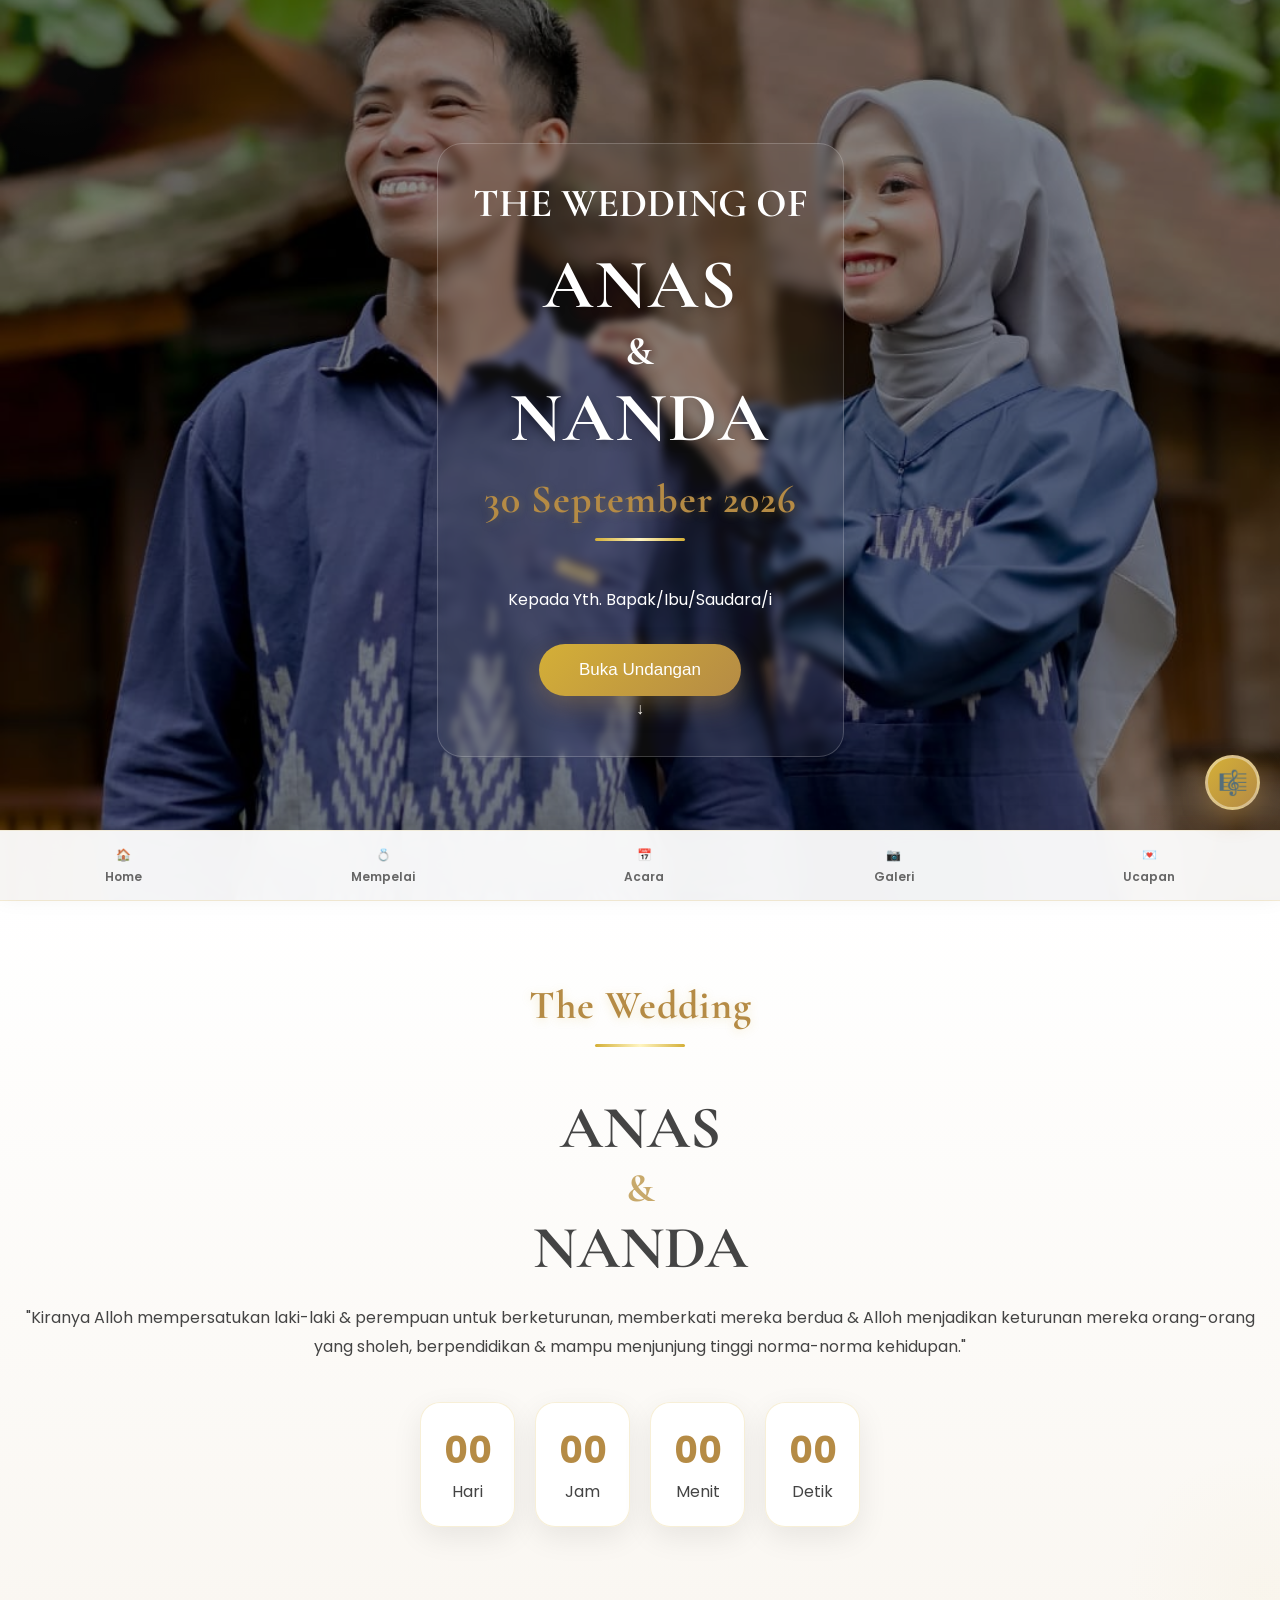
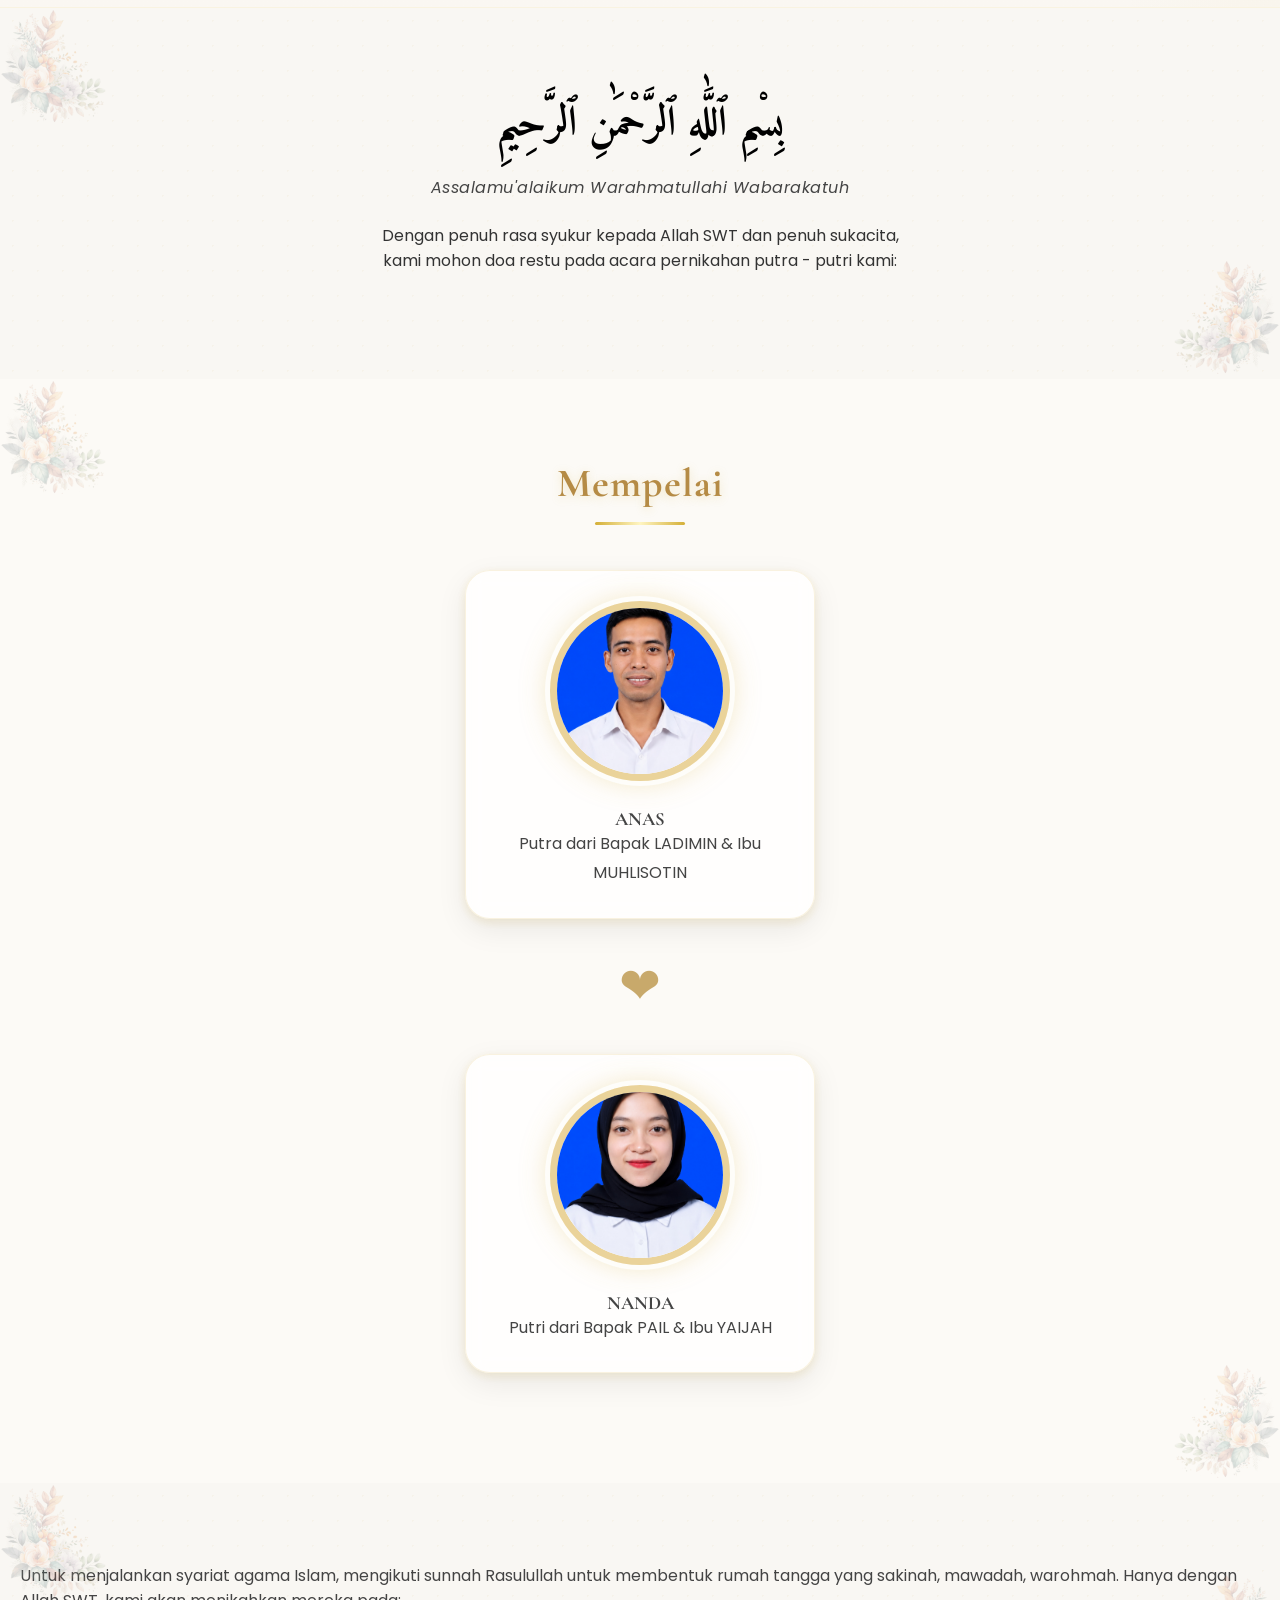
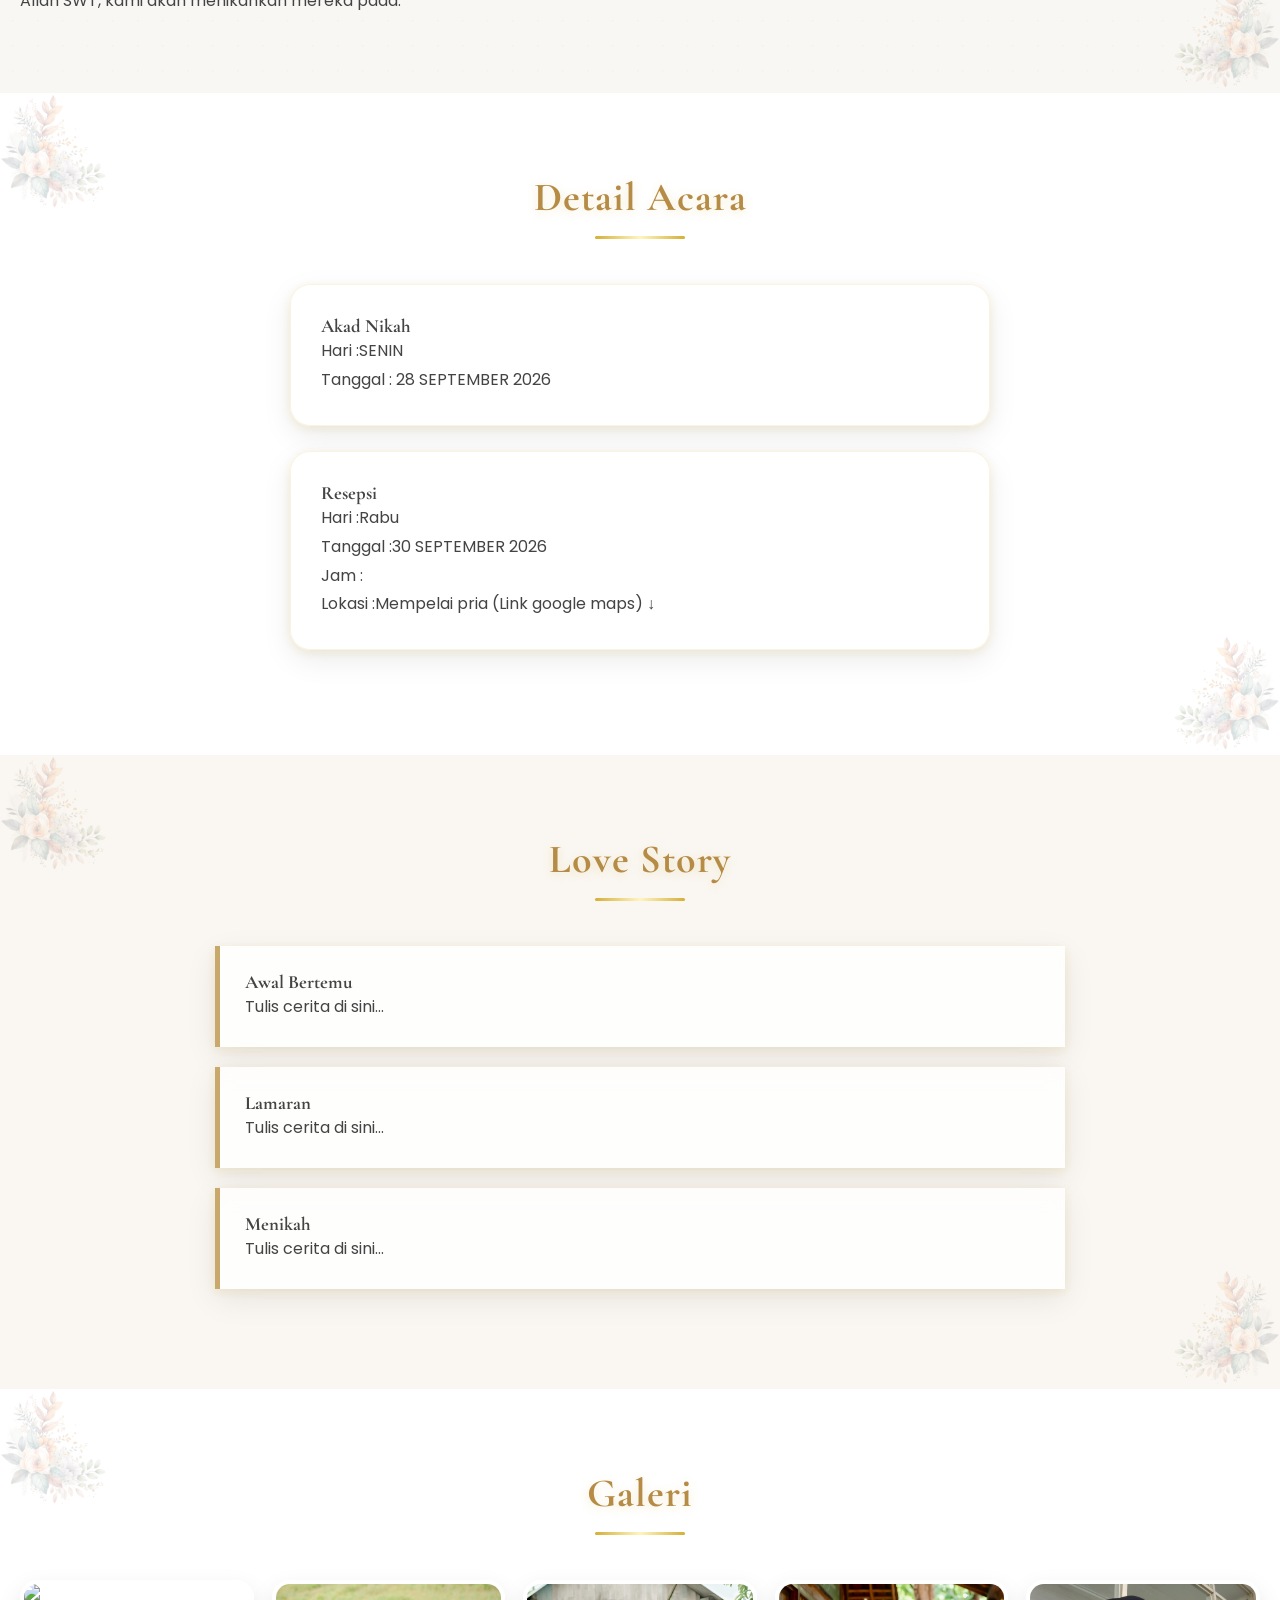
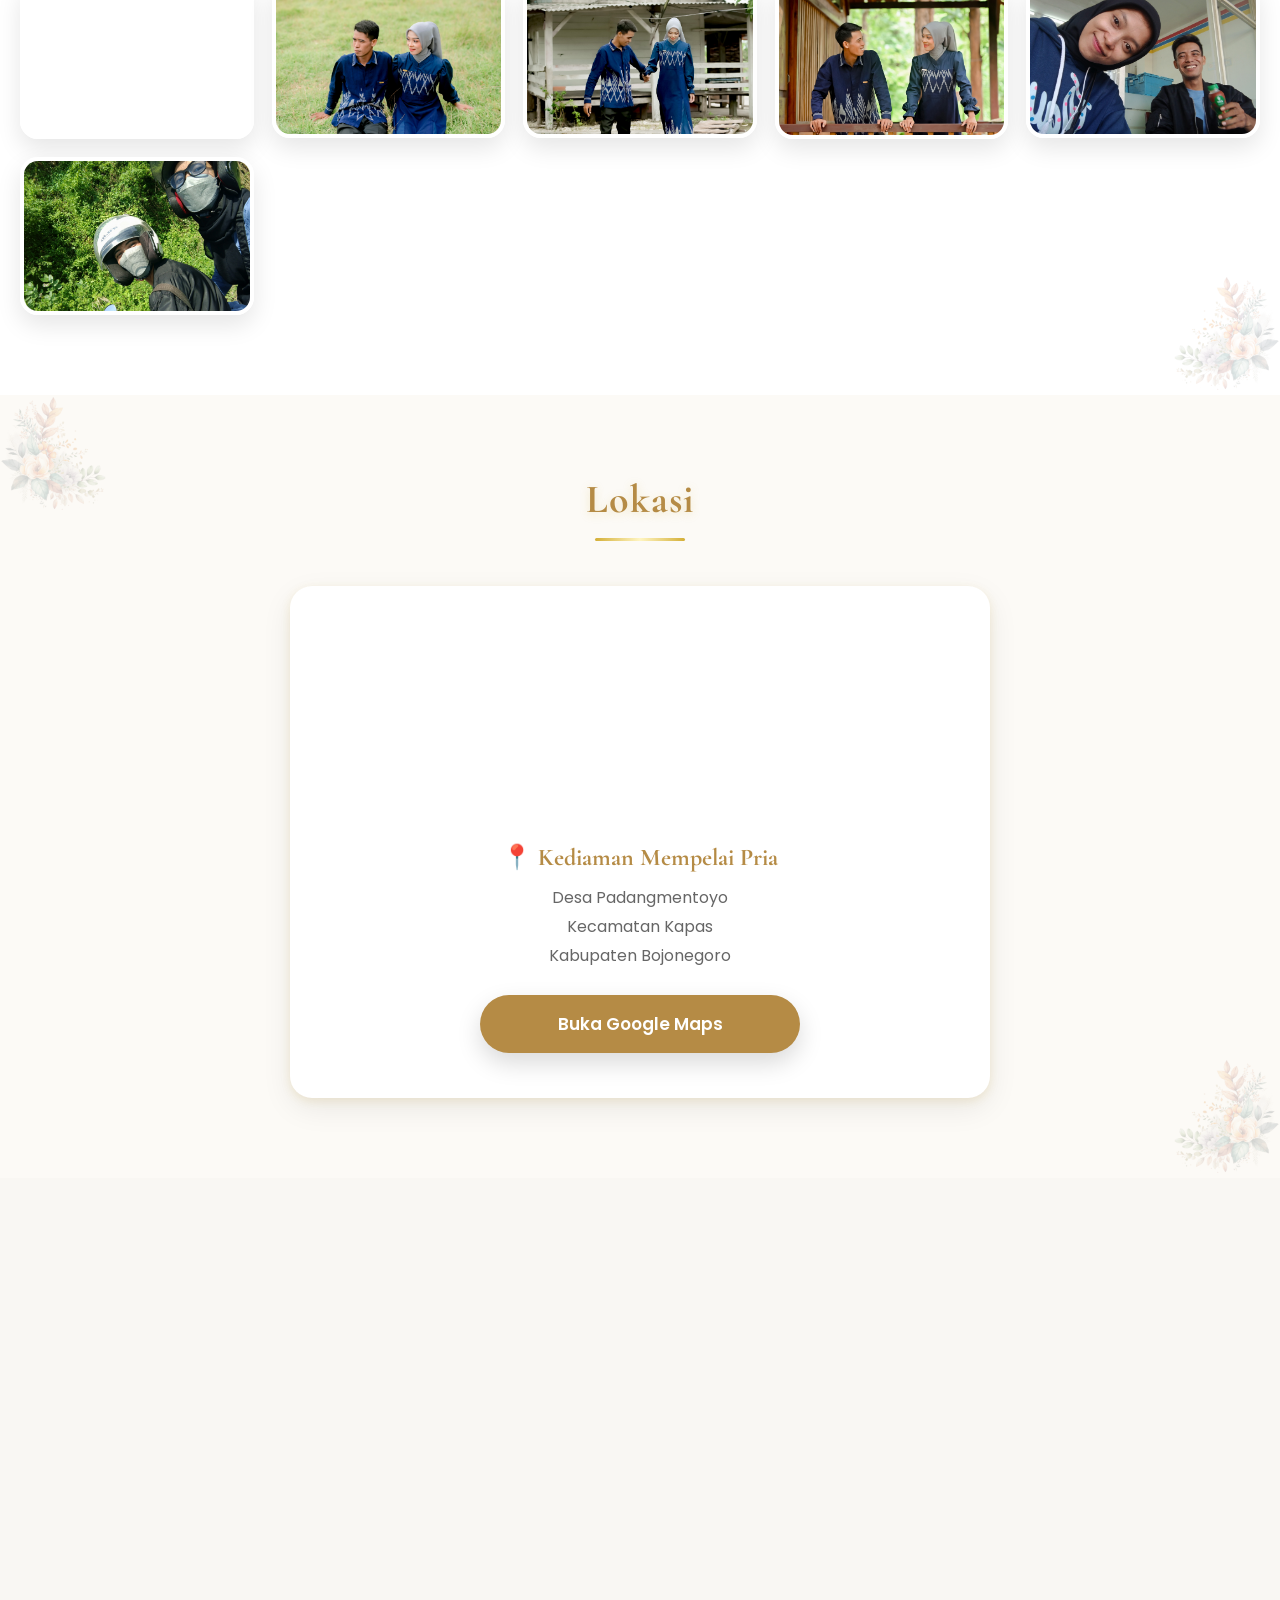
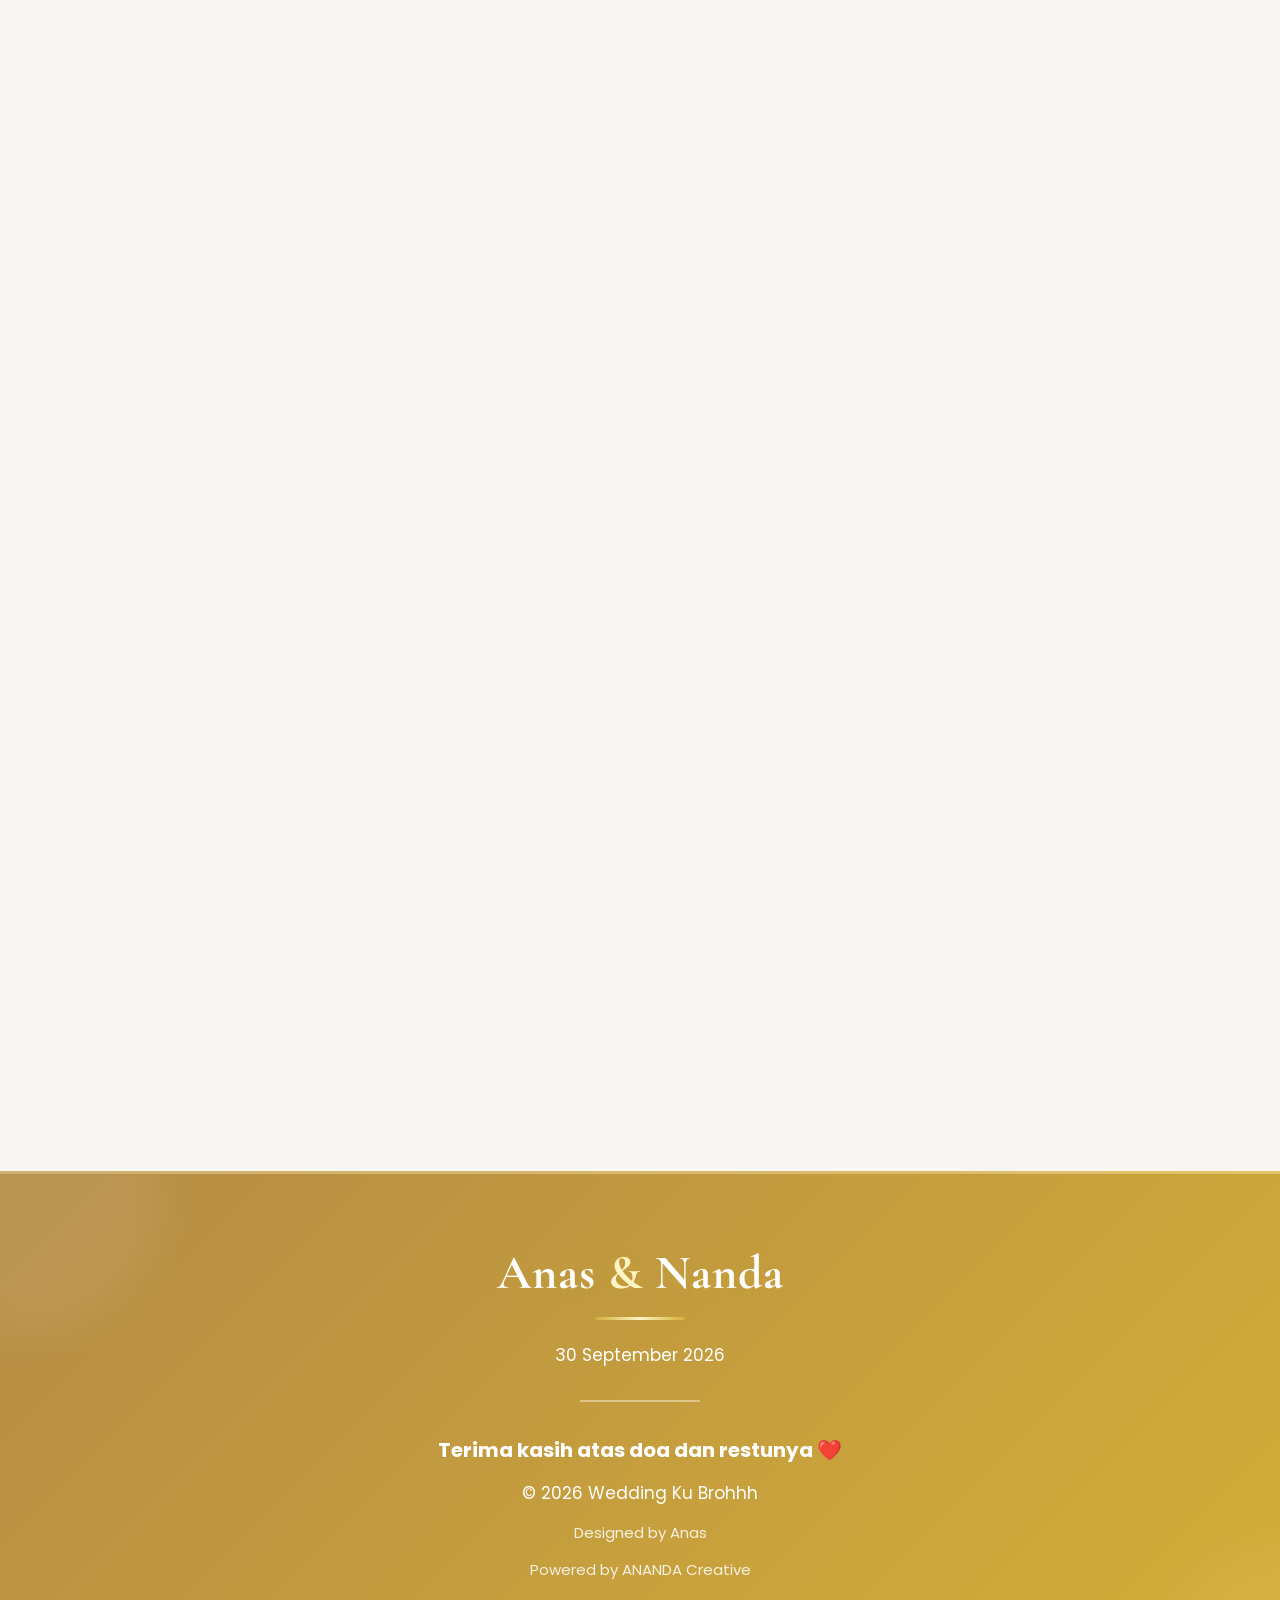
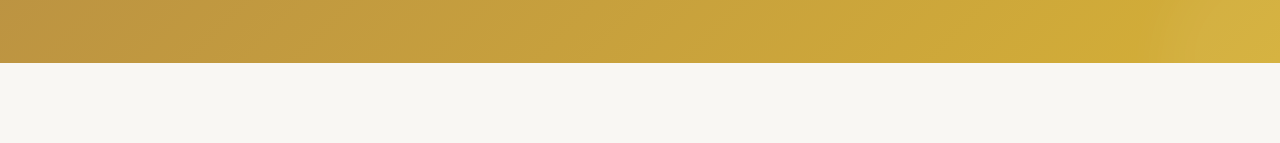
==== index.html @ 2e1c0e31 "Wedding Anas & Nanda The wedding of anas & nanda" ====
<!DOCTYPE html>
<html lang="id">
<head>
<meta charset="UTF-8">
<meta name="viewport" content="width=device-width, initial-scale=1.0">

<title>Wedding Invitation</title>

<link rel="stylesheet" href="style.css">
<link rel="stylesheet" href="premium.css">
<link rel="preconnect" href="https://fonts.googleapis.com">
<link href="https://fonts.googleapis.com/css2?family=Cormorant+Garamond:wght@500;700&family=Poppins:wght@300;400;500;600&display=swap" rel="stylesheet">
<link href="https://fonts.googleapis.com/css2?family=Amiri:wght@400;700&display=swap" rel="stylesheet">
</head>

<body>

<!-- OPENING -->

<section class="opening">

<div class="overlay"></div>

<div class="content">
<h3><span class="tag">
            THE WEDDING OF
        </span></h3>

<h1 id="coupleName">
ANAS<span>&</span>NANDA
</h1>
<h2 class="wedding-date">
30 September 2026
</h2>
<p id="guest">
Kepada Yth.
Bapak/Ibu/Saudara/i
</p>

<button id="openInvitation">
Buka Undangan
</button>
<div class="scroll-down">
        ↓
</div>

</section>

<!-- HERO -->

<section class="hero">

<div class="container">

<h2>The Wedding</h2>

<h1>
ANAS
<span>&</span>
NANDA
</h1>

<p>
<bold>       
"Kiranya Alloh mempersatukan laki-laki & perempuan untuk berketurunan,
memberkati mereka berdua & Alloh menjadikan keturunan mereka orang-orang yang sholeh, berpendidikan & mampu menjunjung tinggi norma-norma kehidupan."
</bold>
</p>

<div id="countdown">

<div>

<span id="days">00</span>

<p>Hari</p>

</div>

<div>

<span id="hours">00</span>

<p>Jam</p>

</div>

<div>

<span id="minutes">00</span>

<p>Menit</p>

</div>

<div>

<span id="seconds">00</span>

<p>Detik</p>

</div>

</div>

</div>

</section>
<section><p class="arabic">
بِسْمِ ٱللَّٰهِ ٱلرَّحْمَٰنِ ٱلرَّحِيمِ
        </p>
        <p class="opening-salam">
        Assalamu'alaikum Warahmatullahi Wabarakatuh
    </p>
<p class="subtitle">Dengan penuh rasa syukur kepada Allah SWT dan penuh sukacita,<br> kami mohon doa restu pada acara pernikahan putra - putri kami:</p>
</section>
<!-- MEMPELAI -->

<section class="couple" id="couple">

<h2>Mempelai</h2>

<div class="card">

<img src="assets/img/pria.jpg">

<h3>ANAS</h3>

<p>Putra dari Bapak LADIMIN & Ibu MUHLISOTIN</p>

</div>

<div class="heart">

❤

</div>

<div class="card">

<img src="assets/img/wanita.jpg">

<h3>NANDA</h3>

<p>Putri dari Bapak PAIL & Ibu YAIJAH</p>

</div>

</section>
<section class="quote">Untuk menjalankan syariat agama Islam, mengikuti sunnah Rasulullah untuk membentuk rumah tangga yang sakinah, mawadah, warohmah. Hanya dengan Allah SWT, kami akan menikahkan mereka pada:</section>
<!-- ACARA -->

<section class="event"  id="event">

<h2>Detail Acara</h2>

<div class="box">

<h3>Akad Nikah</h3>

<p>Hari :SENIN</p>

<p>Tanggal : 28 SEPTEMBER 2026</p>


</div>

<div class="box">

<h3>Resepsi</h3>

<p>Hari :Rabu</p>

<p>Tanggal :30 SEPTEMBER 2026</p>

<p>Jam :</p>

<p>Lokasi :Mempelai pria (Link google maps) ↓</p>

</div>

</section>

<!-- LOVE STORY -->

<section class="story">

<h2>Love Story</h2>

<div class="timeline">

<div class="item">

<h3>Awal Bertemu</h3>

<p>Tulis cerita di sini...</p>

</div>

<div class="item">

<h3>Lamaran</h3>

<p>Tulis cerita di sini...</p>

</div>

<div class="item">

<h3>Menikah</h3>

<p>Tulis cerita di sini...</p>

</div>

</div>

</section>

<!-- GALERI -->

<section class="gallery" id="gallery">

<h2>Galeri</h2>

<div class="grid">

<img src="assets/img/1.jpg">

<img src="assets/img/2.jpg">

<img src="assets/img/3.jpg">

<img src="assets/img/4.jpg">

<img src="assets/img/5.jpg">

<img src="assets/img/6.jpg">

</div>

</section>

<!-- MAPS -->

<section class="maps">

<h2>Lokasi</h2>
 <div class="map-card">

        <iframe
            src="https://www.google.com/maps/embed?pb=!1m14!1m8!1m3!1d247.39410126822216!2d111.88746889932106!3d-7.205931694362898!3m2!1i1024!2i768!4f13.1!3m3!1m2!1s0x2e778136d6bf58a9%3A0x7b899544ace2fcb2!2sMbah%20Ladi%20Pijet!5e0!3m2!1sen!2sid!4v1783785557411!5m2!1sen!2sid" 
            loading="lazy"
            allowfullscreen>
        </iframe>

        <div class="map-info">

            <h3>📍 Kediaman Mempelai Pria</h3>

            <p>
                Desa Padangmentoyo<br>
                Kecamatan Kapas<br>
                Kabupaten Bojonegoro
            </p>

            <a href="https://maps.app.goo.gl/qaAkYSVZEBR5ZxGJ7?g_st=ac"
               target="_blank"
               class="map-btn">

               Buka Google Maps

            </a>

        </div>

    </div>

</section>

<!-- QRIS -->

<section class="gift">

<h2>Wedding Gift</h2>

<div class="rekening">

<h3>🏦 Bank Mandiri</h3>

<h1 id="rekening">1780010394407</h1>

<p>a.n Ahmad Nasikin</p>

<button onclick="copyRekening()">
📋 Salin Nomor Rekening
</button>

</div>

</section>
<section class="closing-text">

    <p>
        Merupakan suatu kehormatan dan kebahagiaan bagi kami apabila
        Bapak/Ibu/Saudara/i berkenan hadir untuk memberikan doa restu
        kepada kami.
    </p>

    <p>
        Atas kehadiran dan doa restunya,
        kami mengucapkan terima kasih.
    </p>
    <p class="closing-salam">
        Wassalamu'alaikum Warahmatullahi Wabarakatuh
    </p>

</section>
<!-- RSVP -->

<section class="rsvp">

<h2>Konfirmasi Kehadiran</h2>

<a href="https://wa.me/6281234567890">
Konfirmasi via WhatsApp
</a>

</section>
<!-- PRELOADER -->

<div id="preloader">

<div class="loader"></div>

<p>Loading Wedding Invitation...</p>

</div>
<!-- UCAPAN -->

<section class="wish" id="wish">

<h2>Ucapan & Doa</h2>

<input type="text"

id="nama"

placeholder="Nama Anda">

<textarea

id="ucapan"

placeholder="Tulis ucapan..."></textarea>

<button onclick="kirimUcapan()">

Kirim

</button>
<div id="hasilUcapan"></div>
</section>
<!-- FOOTER -->
<footer>

    <div class="footer-content">

        <h2>Anas <span>&</span> Nanda</h2>

        <p class="footer-date">
            30 September 2026
        </p>

        <hr>

        <p class="thanks">
            Terima kasih atas doa dan restunya ❤️
        </p>

        <p class="copyright">
            © 2026 Wedding Ku Brohhh
        </p>

        <p class="creator">
            Designed by Anas
        </p>

        <p class="creator">
            Powered by ANANDA Creative
        </p>

    </div>

</footer>
<audio id="music" autoplay loop>

<source src="assets/music/music.mp3" type="audio/mp3">

</audio>

<script src="script.js"></script>
<div class="music-btn" id="musicBtn">
🎼
</div>


<nav class="bottom-nav">

<a href="#" onclick="window.scrollTo({top:0,behavior:'smooth'})">🏠<span>Home</span></a>

<a href="#couple">💍<span>Mempelai</span></a>

<a href="#event">📅<span>Acara</span></a>

<a href="#gallery">📷<span>Galeri</span></a>

<a href="#wish">💌<span>Ucapan</span></a>

</nav>


</body>
</html>
---- style.css ----
*{
margin:0;
padding:0;
box-sizing:border-box;
scroll-behavior:smooth;
}

body{
font-family:'Poppins',sans-serif;
background:#faf8f5;
color:#444;
overflow-x:hidden;
}

section{
padding:80px 20px;
}

h1,h2,h3{
font-family:'Cormorant Garamond',serif;
font-weight:700;
}

h2{
font-size:40px;
color:#b58b45;
margin-bottom:20px;
text-align:center;
}

p{
line-height:1.8;
}
.arabic,
.subtitle{
    width: 100%;
    text-align: center;
}

.arabic{
    font-family: 'Amiri', serif;
    font-size: 42px;
    font-weight: 700;
    color: #000;
    line-height: 1.8;
    margin-bottom: 10px;
}

.subtitle{
    font-family: 'Poppins', sans-serif;
    font-size: 16px;
    color: #333;
    line-height: 1.6;
    margin-bottom: 25px;
}.opening-salam{
    font-size:16px;
    color:#444;
    text-align:center;
    margin:8px 0 20px;
    font-style:italic;
    letter-spacing:.5px;
}
/* Opening */

.opening{
height:100vh;
background:url("assets/img/cover.jpg") center center/cover;
position:relative;
display:flex;
justify-content:center;
align-items:center;
text-align:center;
}
.opening::before{
content:"";
position:absolute;
width:100%;
height:100%;
background:
radial-gradient(circle at top,rgba(255,255,255,.18),transparent 60%);
pointer-events:none;
}
.overlay{
position:absolute;
top:0;
left:0;
right:0;
bottom:0;
background:rgba(0,0,0,.45);
}

.content{
position:relative;
z-index:10;
color:#fff;
padding:20px;
}

.content h1{
font-size:70px;
margin:15px 0;
}

.content span{
display:block;
font-size:40px;
}

#openInvitation{
margin-top:30px;
padding:16px 40px;
border:none;
border-radius:50px;
background:linear-gradient(135deg,#d4af37,#b58b45);
color:#fff;
font-size:17px;
cursor:pointer;
transition:.35s;
box-shadow:0 10px 25px rgba(181,139,69,.35);
}

#openInvitation:hover{
transform:translateY(-4px) scale(1.03);
box-shadow:0 0 30px rgba(212,175,55,.8);
}

/* Hero */

.hero{
text-align:center;
background:white;
}

.hero h1{
font-size:60px;
margin-bottom:20px;
}

.hero span{
display:block;
font-size:40px;
color:#c8a96b;
}

#countdown{
display:flex;
justify-content:center;
gap:20px;
margin-top:40px;
flex-wrap:wrap;
}

#countdown div{
background:#fff;
padding:20px;
width:95px;
border-radius:20px;
box-shadow:0 10px 30px rgba(0,0,0,.08);
}

#countdown span{
font-size:36px;
font-weight:bold;
color:#b58b45;
}

/* Couple */

.couple{
text-align:center;
background:#faf7f2;
}

.card{
max-width:350px;
margin:30px auto;
background:white;
padding:30px;
border-radius:25px;
box-shadow:0 10px 30px rgba(0,0,0,.08);
}
.card,
.box,
.item{

transition:.35s;

}

.card:hover,
.box:hover,
.item:hover{

transform:translateY(-8px);

box-shadow:0 20px 45px rgba(0,0,0,.12);

}
.card img{
width:180px;
height:180px;
object-fit:cover;
border-radius:50%;
border:6px solid #e6d0a6;
margin-bottom:20px;
}

.heart{
font-size:50px;
color:#c8a96b;
margin:15px 0;
}

/* Event */

.event{
background:white;
}

.box{
max-width:700px;
margin:25px auto;
padding:30px;
border-radius:20px;
background:#faf7f2;
box-shadow:0 10px 30px rgba(0,0,0,.08);
}

/* Story */

.story{
background:#fffdf8;
}

.timeline{
max-width:850px;
margin:auto;
}

.item{
background:white;
padding:25px;
margin:20px 0;
border-left:5px solid #c8a96b;
box-shadow:0 10px 20px rgba(0,0,0,.05);
}

/* Gallery */

.gallery{
background:white;
}

.grid{
display:grid;
grid-template-columns:repeat(auto-fit,minmax(220px,1fr));
gap:15px;
}

.grid img{
width:100%;
border-radius:18px;
cursor:pointer;
transition:.4s;
box-shadow:0 10px 25px rgba(0,0,0,.08);
}

.grid img:hover{

transform:scale(1.06);

box-shadow:0 20px 45px rgba(0,0,0,.18);

}

/* Maps */

.maps{
    background:#faf7f2;
    text-align:center;
}

.map-card{
    max-width:700px;
    margin:40px auto 0;
    background:#fff;
    border-radius:22px;
    overflow:hidden;
    box-shadow:0 15px 40px rgba(0,0,0,.08);
}

.map-card iframe{
    width:100%;
    height:220px;
    border:none;
}

.map-info{
    padding:30px;
}

.map-info h3{
    color:#b58b45;
    margin-bottom:12px;
    font-size:24px;
}

.map-info p{
    color:#666;
    line-height:1.8;
    margin-bottom:25px;
}

/* Gift */

.gift{
background:#faf7f2;
text-align:center;
}

.gift img{
width:260px;
margin:20px auto;
display:block;
}
.closing-text{
    max-width:700px;
    margin:0 auto;
    padding:20px 30px 10px;
    text-align:center;
}

.closing-text p{
    color:#666;
    font-size:16px;
    line-height:1.9;
    margin-bottom:18px;
}
/* RSVP */

.rsvp{
text-align:center;
}

.rsvp a{
display:inline-block;
padding:15px 35px;
background:#25D366;
color:white;
text-decoration:none;
border-radius:40px;
font-size:18px;
transition:.3s;
}

.rsvp a:hover{
transform:translateY(-4px);
}

/* Footer */

footer{

background:linear-gradient(135deg,#b58b45,#d4af37);

color:#fff;

padding:35px 20px;

text-align:center;

}footer h2{

font-size:34px;

margin-bottom:12px;

}

footer p{

font-size:15px;

line-height:1.7;

margin:6px 0;

}

.thanks{

font-size:17px;

margin-top:10px;

}

footer hr{

margin:18px auto;

width:100px;

}

/* Responsive */

@media(max-width:768px){

.content h1{
font-size:45px;
}

.hero h1{
font-size:42px;
}

h2{
font-size:32px;
}

.card{
width:95%;
}

#countdown{
gap:12px;
}

#countdown div{
width:75px;
padding:15px;
}

#countdown span{
font-size:28px;
}

}section{
opacity:0;
transform:translateY(40px);
transition:1s;
}

section.show{
opacity:1;
transform:translateY(0);
}/* Floating Music */

.music-btn{
position:fixed;
right:20px;
bottom:90px;
width:55px;
height:55px;
border-radius:50%;
background:linear-gradient(135deg,#d4af37,#b58b45);
color:#fff;
display:flex;
justify-content:center;
align-items:center;
font-size:24px;
cursor:pointer;
box-shadow:0 8px 25px rgba(181,139,69,.45);
z-index:10000;
transition:.3s;
}

.music-btn:hover{
transform:scale(1.08);
box-shadow:0 0 25px rgba(212,175,55,.8);
}

.music-btn.playing{
animation:putar 4s linear infinite;
}
@keyframes putar{

100%{

transform:rotate(360deg);

}

}


/* Sakura */

.sakura{

position:fixed;

top:-30px;

font-size:22px;

animation:jatuh linear forwards;

pointer-events:none;

z-index:9999;

}

@keyframes jatuh{

0%{

transform:translateY(-10px) rotate(0);

opacity:1;

}

100%{

transform:translateY(110vh) rotate(360deg);

opacity:0;

}

}


/* Glass */

.box,
.card,
.item{

backdrop-filter:blur(10px);

background:rgba(255,255,255,.8);

}/* PRELOADER */

#preloader{

position:fixed;

top:0;

left:0;

width:100%;

height:100%;

background:#fff;

display:flex;

justify-content:center;

align-items:center;

flex-direction:column;

z-index:99999;

}

.loader{

width:70px;

height:70px;

border-radius:50%;

border:6px solid #ddd;

border-top:6px solid #b58b45;

animation:spin 1s linear infinite;

}

@keyframes spin{

100%{

transform:rotate(360deg);

}

}

/* TOP BUTTON */

#topBtn{

position:fixed;

right:20px;

bottom:95px;

display:none;

width:50px;

height:50px;

border:none;

border-radius:50%;

background:#b58b45;

color:#fff;

font-size:22px;

cursor:pointer;

}

/* WISH */

.wish{

padding:80px 20px;

background:#faf7f2;

text-align:center;

}

.wish input,

.wish textarea{

width:100%;

max-width:500px;

padding:15px;

margin:10px auto;

display:block;

border-radius:12px;

border:1px solid #ddd;

font-size:16px;

}

.wish textarea{

height:120px;

resize:none;

}

.wish button{

padding:14px 35px;

border:none;

background:#b58b45;

color:#fff;

border-radius:30px;

cursor:pointer;

margin-top:15px;

}

.cardUcapan{

background:#fff;

padding:20px;

margin:15px auto;

max-width:500px;

border-radius:15px;

box-shadow:0 8px 20px rgba(0,0,0,.08);

text-align:left;

}.rekening{

max-width:420px;

margin:auto;

background:white;

padding:35px;

border-radius:20px;

box-shadow:0 10px 30px rgba(0,0,0,.1);

text-align:center;

}

.rekening h1{

font-size:34px;

letter-spacing:2px;

margin:20px 0;

color:#b58b45;

}

.rekening button{

margin-top:20px;

padding:14px 28px;

background:#b58b45;

color:white;

border:none;

border-radius:30px;

cursor:pointer;

font-size:16px;

transition:.3s;

}

.rekening button:hover{

background:#8d6d34;

}.map-btn{
display:block;
max-width:320px;
margin:15px auto;
padding:16px;
background:#b58b45;
color:#fff;
text-align:center;
border-radius:40px;
font-size:17px;
font-weight:600;
text-decoration:none;
box-shadow:0 10px 25px rgba(0,0,0,.15);
transition:.3s;
}

.map-btn:hover{
background:#9a7535;
transform:translateY(-3px);
}footer{

background:linear-gradient(135deg,#b58b45,#d4af37);

color:#fff;

padding:70px 20px;

text-align:center;

}

.footer-content{

max-width:700px;

margin:auto;

}

footer h2{

font-size:48px;

margin-bottom:20px;

color:#fff;

}

footer h2 span{

color:#fff4c4;

}

footer p{

font-size:17px;

line-height:1.8;

margin:10px 0;

}

.thanks{

font-size:20px;

font-weight:bold;

margin-top:20px;

}

footer hr{

margin:30px auto;

width:120px;

border:1px solid rgba(255,255,255,.4);

}
footer{

position:relative;

overflow:hidden;

}

footer::before{

content:"";

position:absolute;

top:-150px;

left:-150px;

width:300px;

height:300px;

background:rgba(255,255,255,.08);

border-radius:50%;

filter:blur(20px);

}
.creator{

font-size:15px;

opacity:.85;

margin-top:10px;

}.bottom-nav{
position:fixed;
bottom:0;
left:0;
width:100%;
height:70px;
background:rgba(255,255,255,.95);
backdrop-filter:blur(12px);
display:flex;
justify-content:space-around;
align-items:center;
box-shadow:0 -5px 25px rgba(0,0,0,.08);
z-index:9999;
}

.bottom-nav a{
display:flex;
flex-direction:column;
align-items:center;
text-decoration:none;
font-size:12px;
color:#666;
font-weight:600;
}

.bottom-nav a:hover{
color:#b58b45;
}

.bottom-nav span{
margin-top:4px;
}

body{
padding-bottom:80px;
}
---- premium.css ----
/* ==========================================
   PREMIUM WEDDING STYLE
   ========================================== */

/* Smooth Scroll */
html{
scroll-behavior:smooth;
}

/* Background Section */
.hero{
background:linear-gradient(180deg,#fff,#faf7f2);
}

.couple{
background:#fcfaf6;
}

.event{
background:#ffffff;
}

.story{
background:#faf7f2;
}

.gallery{
background:#ffffff;
}

.maps{
background:#fcfaf6;
}

.gift{
background:#faf7f2;
}

.wish{
background:#ffffff;
}

/* =========================
   JUDUL
========================= */

h2{
position:relative;
padding-bottom:18px;
margin-bottom:45px;
letter-spacing:1px;
}

h2::after{
content:"";
position:absolute;
left:50%;
bottom:0;
transform:translateX(-50%);
width:90px;
height:3px;
border-radius:20px;
background:linear-gradient(to right,#d4af37,#fff5c2,#d4af37);
}

/* =========================
   CARD
========================= */

.card,
.box,
.item,
.rekening,
.map-card{

transition:.35s ease;

box-shadow:
0 10px 30px rgba(0,0,0,.08),
0 3px 10px rgba(212,175,55,.15);

}

.card:hover,
.box:hover,
.item:hover,
.rekening:hover,
.map-card:hover{

transform:translateY(-6px);

box-shadow:
0 20px 45px rgba(0,0,0,.12),
0 5px 18px rgba(212,175,55,.25);

}

/* =========================
   FOTO MEMPELAI
========================= */

.card img{

border:7px solid #ead39a;

box-shadow:
0 0 0 5px rgba(255,255,255,.8),
0 0 30px rgba(212,175,55,.35);

transition:.35s;

}

.card img:hover{

transform:scale(1.04);

}

/* =========================
   GALERI
========================= */

.grid img{

border-radius:18px;

box-shadow:0 10px 25px rgba(0,0,0,.1);

transition:.4s;

}

.grid img:hover{

transform:scale(1.05);

box-shadow:0 18px 40px rgba(0,0,0,.18);

}

/* =========================
   BUTTON
========================= */

button,
.map-btn,
.rsvp a{

transition:.3s;

}

button:hover,
.map-btn:hover,
.rsvp a:hover{

transform:translateY(-3px);

box-shadow:0 12px 30px rgba(181,139,69,.35);

}

/* =========================
   SECTION
========================= */

section{

position:relative;

overflow:hidden;

}

/* Ornament Kiri */

section::before{

content:"❦";

position:absolute;

left:18px;

top:18px;

font-size:26px;

color:rgba(212,175,55,.25);

}

/* Ornament Kanan */

section::after{

content:"❦";

position:absolute;

right:18px;

bottom:18px;

font-size:26px;

color:rgba(212,175,55,.25);

}

/* =========================
   FOOTER
========================= */

footer{

background:linear-gradient(135deg,#b58b45,#d4af37);

position:relative;

overflow:hidden;

}

footer::before{

content:"";

position:absolute;

width:280px;

height:280px;

border-radius:50%;

background:rgba(255,255,255,.08);

top:-120px;

left:-120px;

filter:blur(20px);

}

footer::after{

content:"";

position:absolute;

width:240px;

height:240px;

border-radius:50%;

background:rgba(255,255,255,.05);

bottom:-120px;

right:-120px;

filter:blur(20px);

}

/* =========================
   SCROLLBAR
========================= */

::-webkit-scrollbar{

width:7px;

}

::-webkit-scrollbar-thumb{

background:#c8a96b;

border-radius:20px;

}

::-webkit-scrollbar-track{

background:#f5f5f5;

}/* =====================================
   HERO LIGHT EFFECT
===================================== */

.hero,
.opening{
position:relative;
overflow:hidden;
}

.hero::before,
.opening::before{
content:"";
position:absolute;
width:350px;
height:350px;
background:radial-gradient(circle,rgba(255,255,255,.35),transparent 70%);
top:-120px;
left:-120px;
pointer-events:none;
animation:floatLight 8s ease-in-out infinite;
}

.hero::after,
.opening::after{
content:"";
position:absolute;
width:280px;
height:280px;
background:radial-gradient(circle,rgba(212,175,55,.18),transparent 70%);
bottom:-120px;
right:-120px;
pointer-events:none;
animation:floatLight2 10s ease-in-out infinite;
}

@keyframes floatLight{

50%{
transform:translate(40px,20px);
}

}

@keyframes floatLight2{

50%{
transform:translate(-30px,-30px);
}

}#coupleName{

text-shadow:

0 3px 10px rgba(0,0,0,.25);

letter-spacing:2px;

}#openInvitation{
position:relative;
overflow:hidden;
}

#openInvitation::before{

content:"";

position:absolute;

top:0;

left:-120%;

width:80%;

height:100%;

background:

linear-gradient(
90deg,
transparent,
rgba(255,255,255,.6),
transparent);

transform:skewX(-20deg);

animation:shine 3s infinite;

}

@keyframes shine{

100%{

left:150%;

}

}.card,
.box{

border:1px solid rgba(212,175,55,.15);

}section{

background-image:

radial-gradient(rgba(212,175,55,.05) 1px,transparent 1px);

background-size:25px 25px;

}.heart{

animation:pulseHeart 2s infinite;

}

@keyframes pulseHeart{

50%{

transform:scale(1.2);

color:#d4af37;

}

}#countdown div{

border:1px solid rgba(212,175,55,.2);

background:rgba(255,255,255,.95);

}footer{

border-top:3px solid rgba(255,255,255,.25);

}.music-btn{

border:3px solid rgba(255,255,255,.4);

}html{

scroll-behavior:smooth;

}/* ===========================
   PREMIUM FLORAL
=========================== */

section{
    position:relative;
    overflow:hidden;
}

section::before{
    content:"";
    position:absolute;
    top:0;
    left:0;
    width:120px;
    height:120px;
    background:url("assets/img/floral-left.png") no-repeat;
    background-size:contain;
    opacity:.18;
    pointer-events:none;
}

section::after{
    content:"";
    position:absolute;
    bottom:0;
    right:0;
    width:120px;
    height:120px;
    background:url("assets/img/floral-right.png") no-repeat;
    background-size:contain;
    opacity:.18;
    pointer-events:none;
}h2{

text-shadow:

0 2px 10px rgba(212,175,55,.25);

}.hero{

border-top:1px solid rgba(212,175,55,.15);

border-bottom:1px solid rgba(212,175,55,.15);

}.content{

border:1px solid rgba(255,255,255,.2);

padding:35px;

border-radius:25px;

background:rgba(255,255,255,.05);

backdrop-filter:blur(4px);

}.grid{

gap:18px;

}.grid img{

border:4px solid white;

}.card img{

transition:.5s;

}

.card:hover img{

transform:scale(1.08);

}.card{

animation:floatCard 5s ease-in-out infinite;

}

@keyframes floatCard{

50%{

transform:translateY(-5px);

}

}.bottom-nav{

border-top:1px solid rgba(212,175,55,.15);

backdrop-filter:blur(20px);

}.rsvp a{

font-weight:600;

letter-spacing:.5px;

}body{

background:#f9f7f3;

}
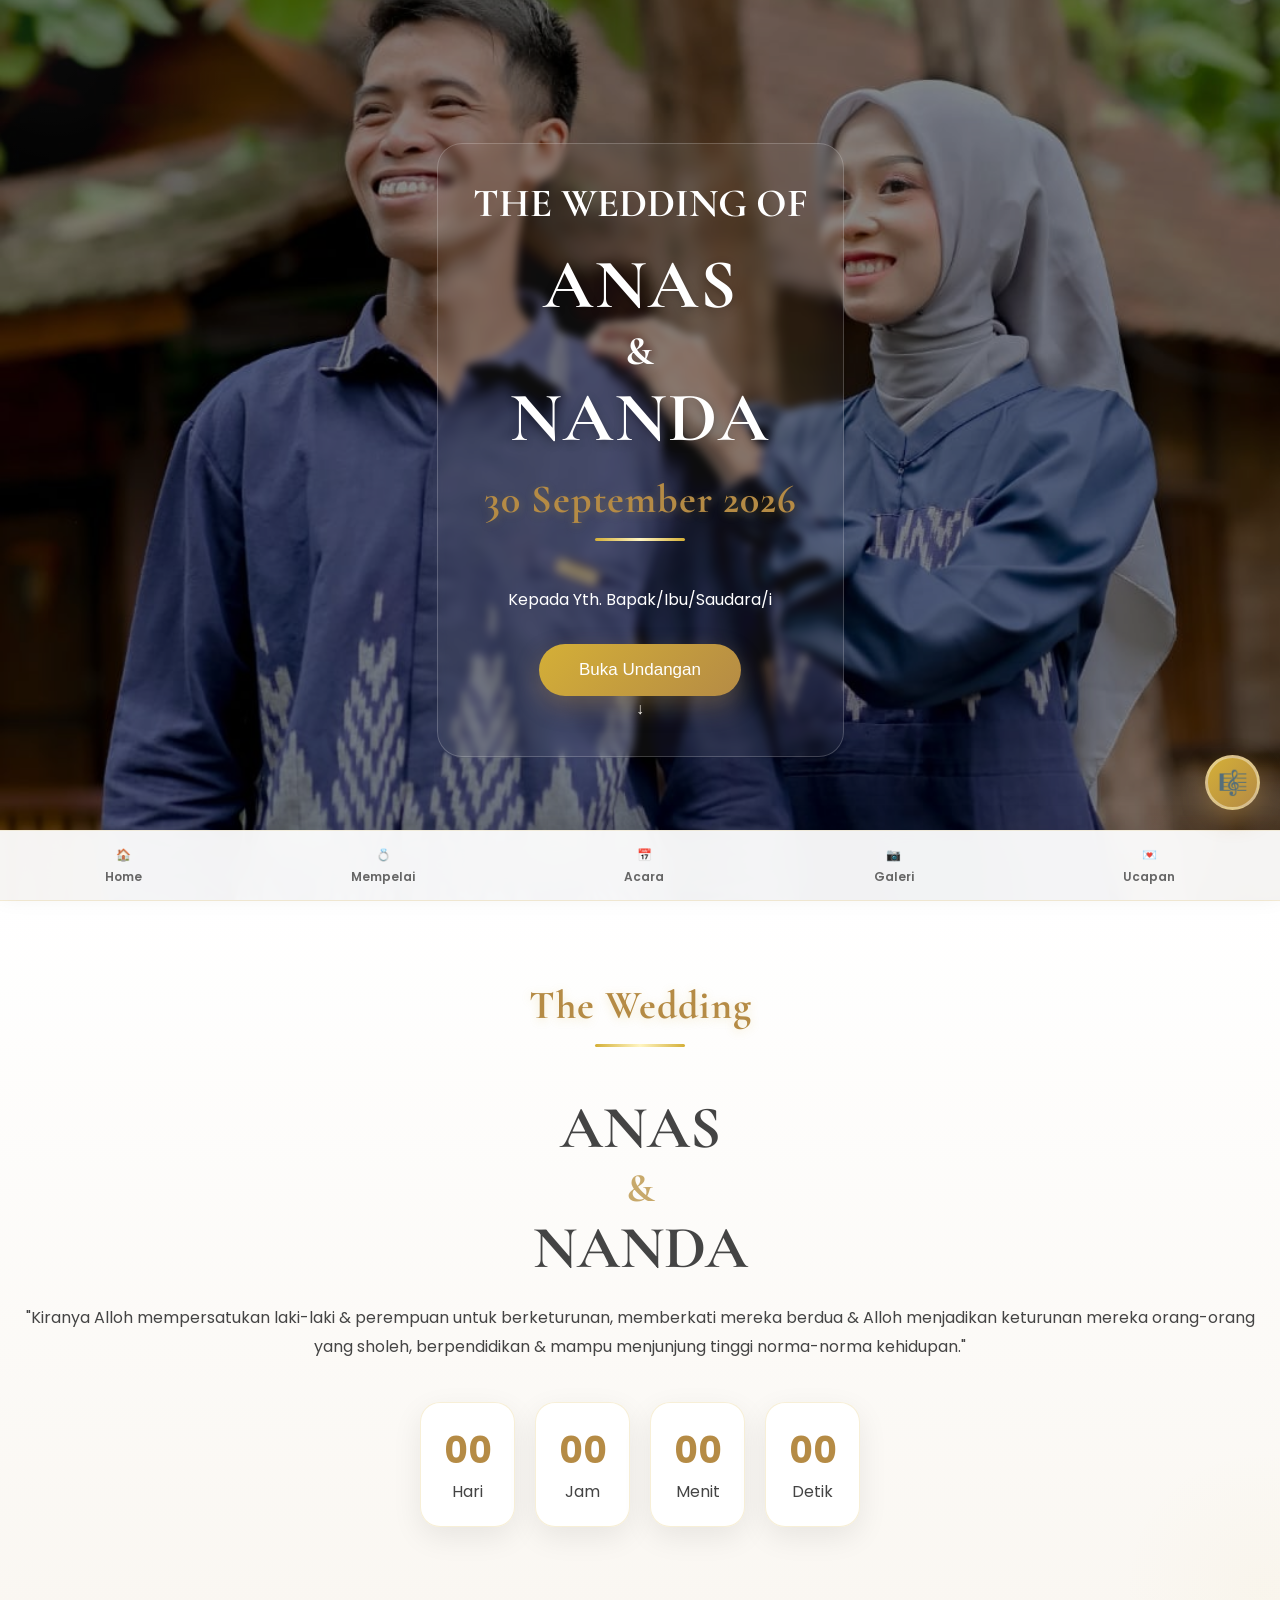
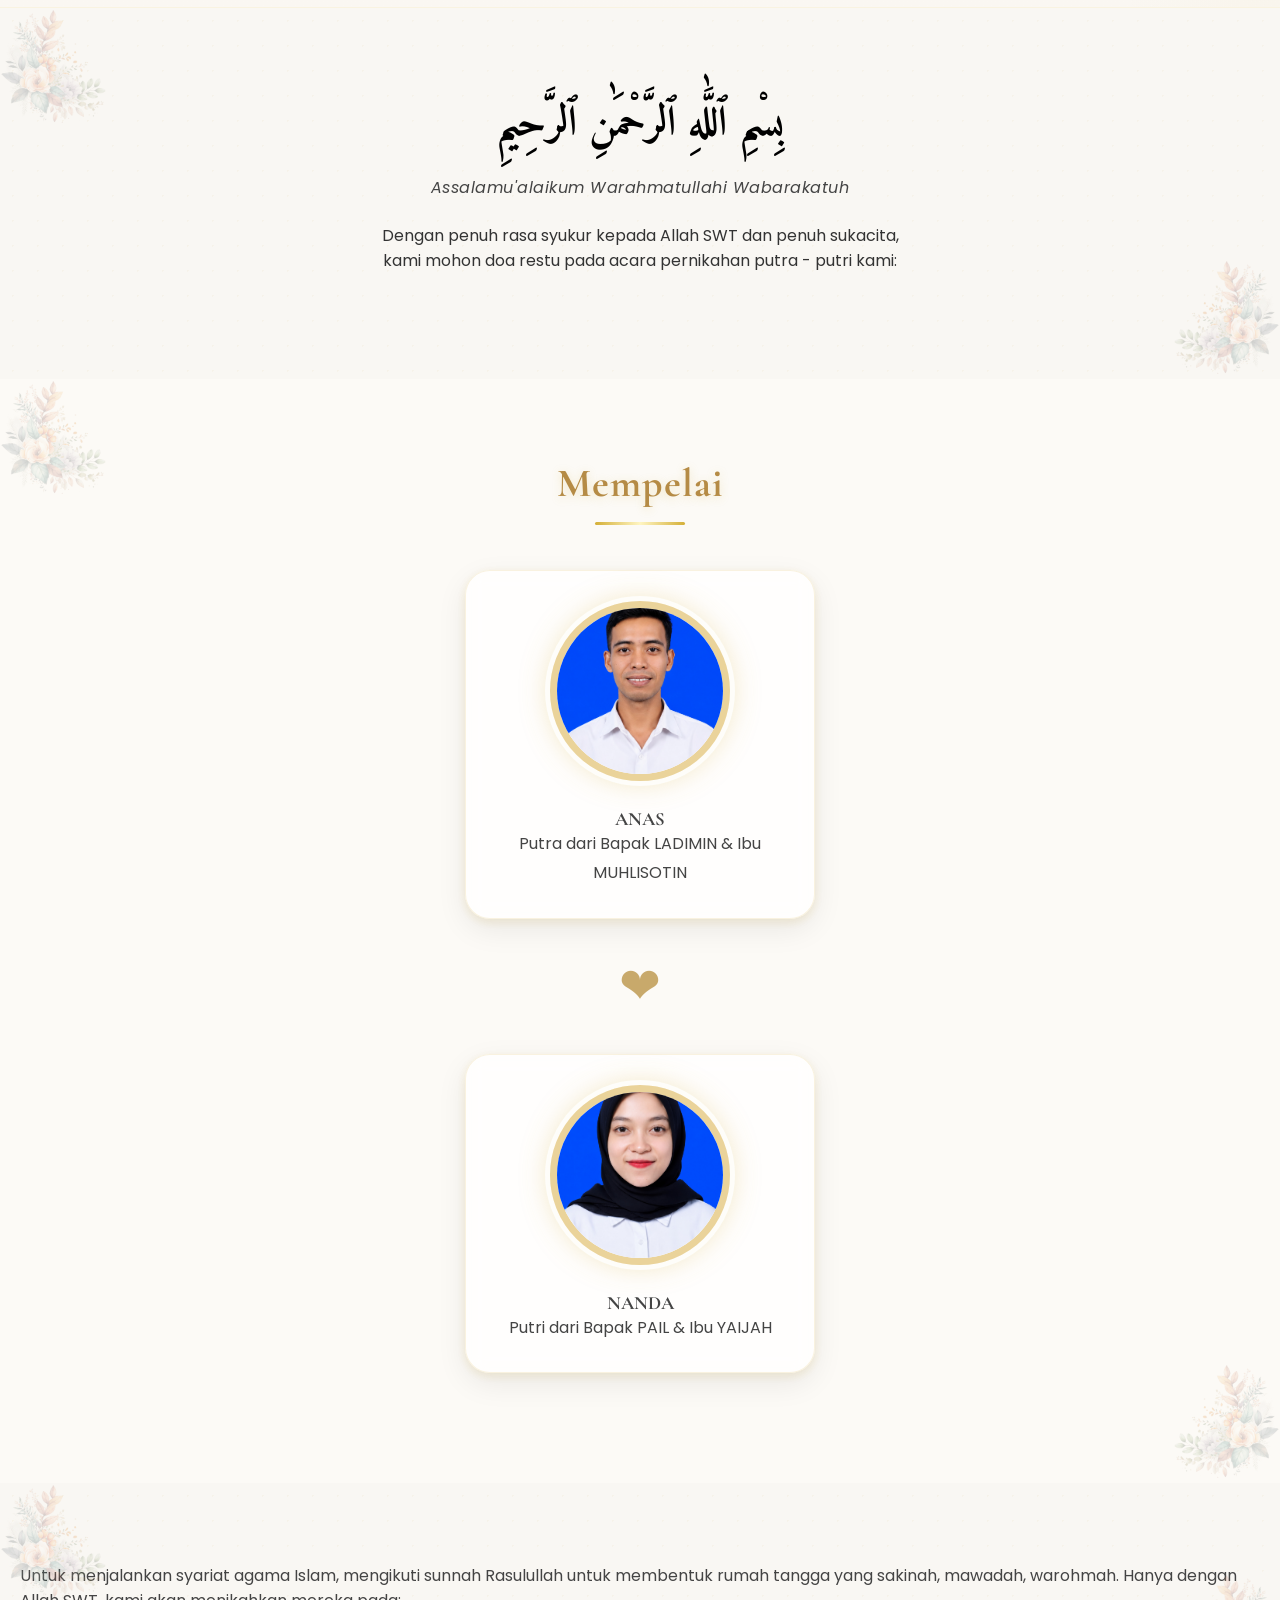
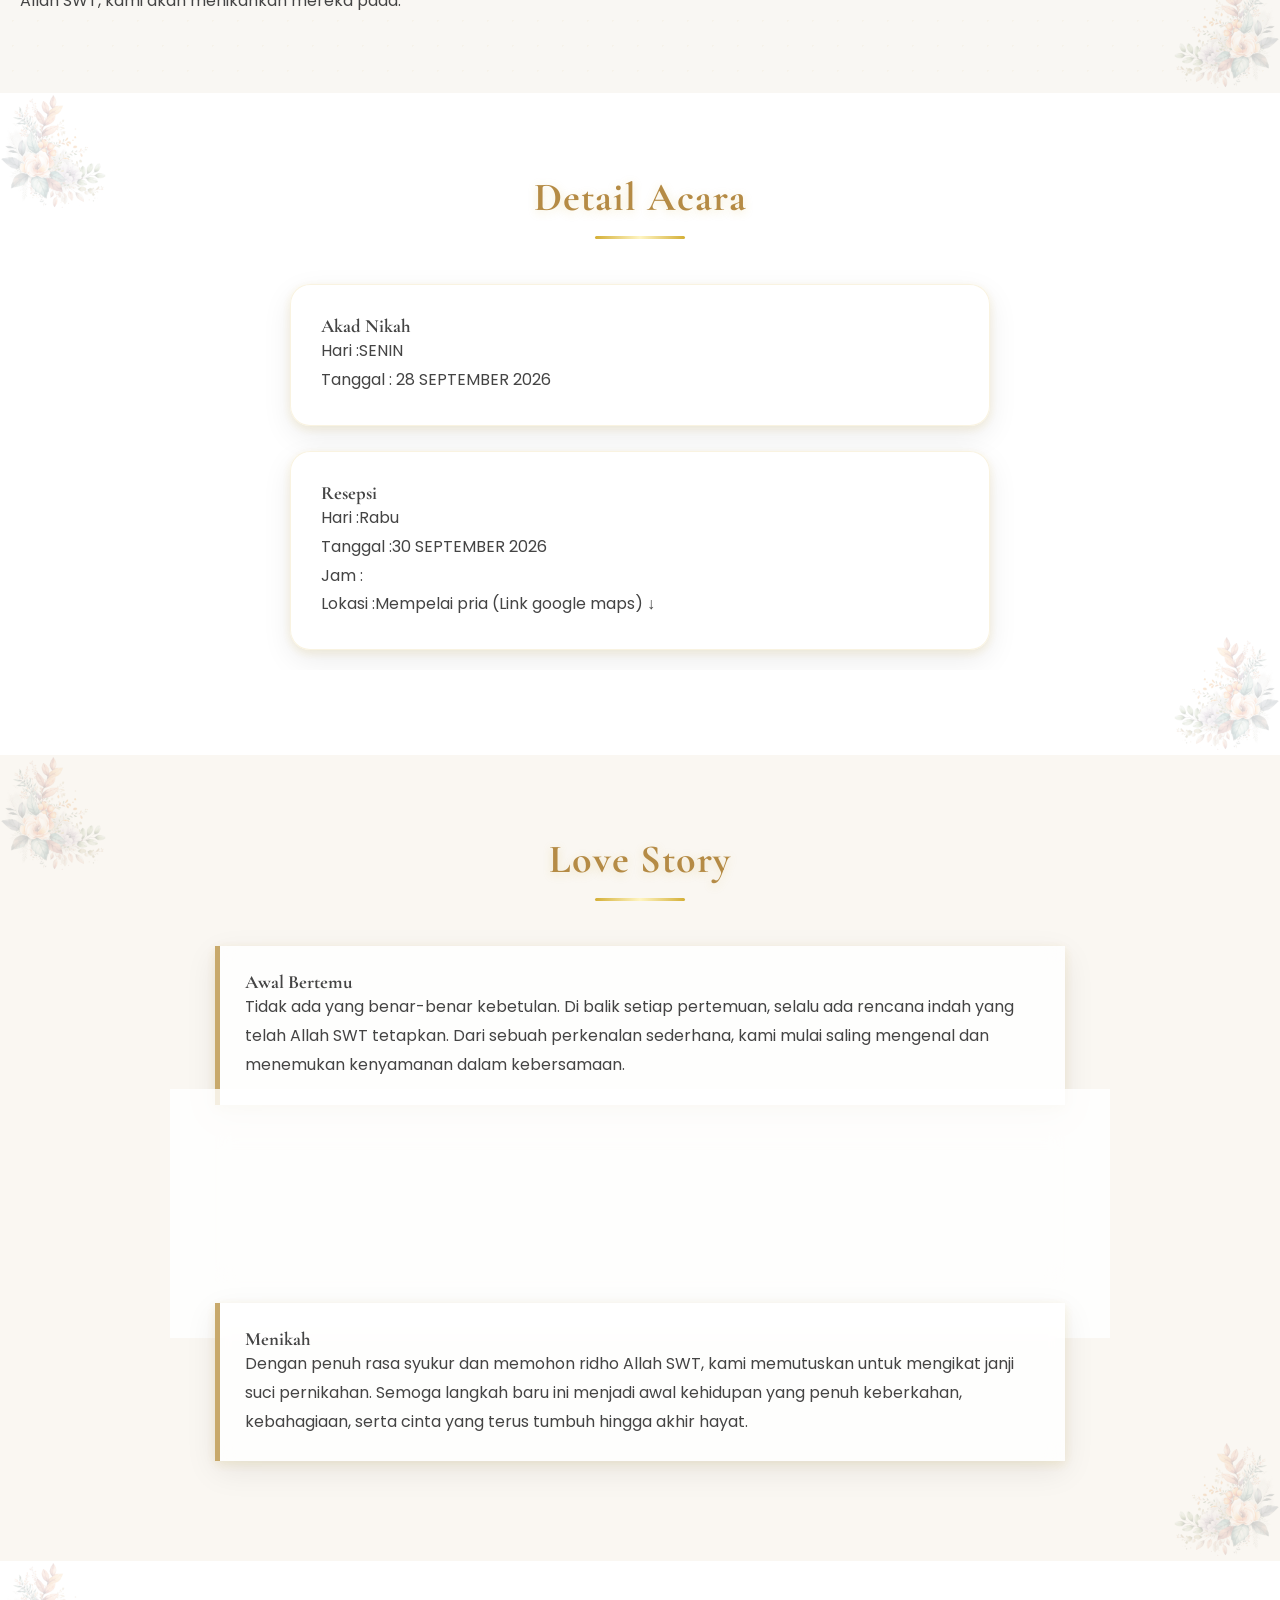
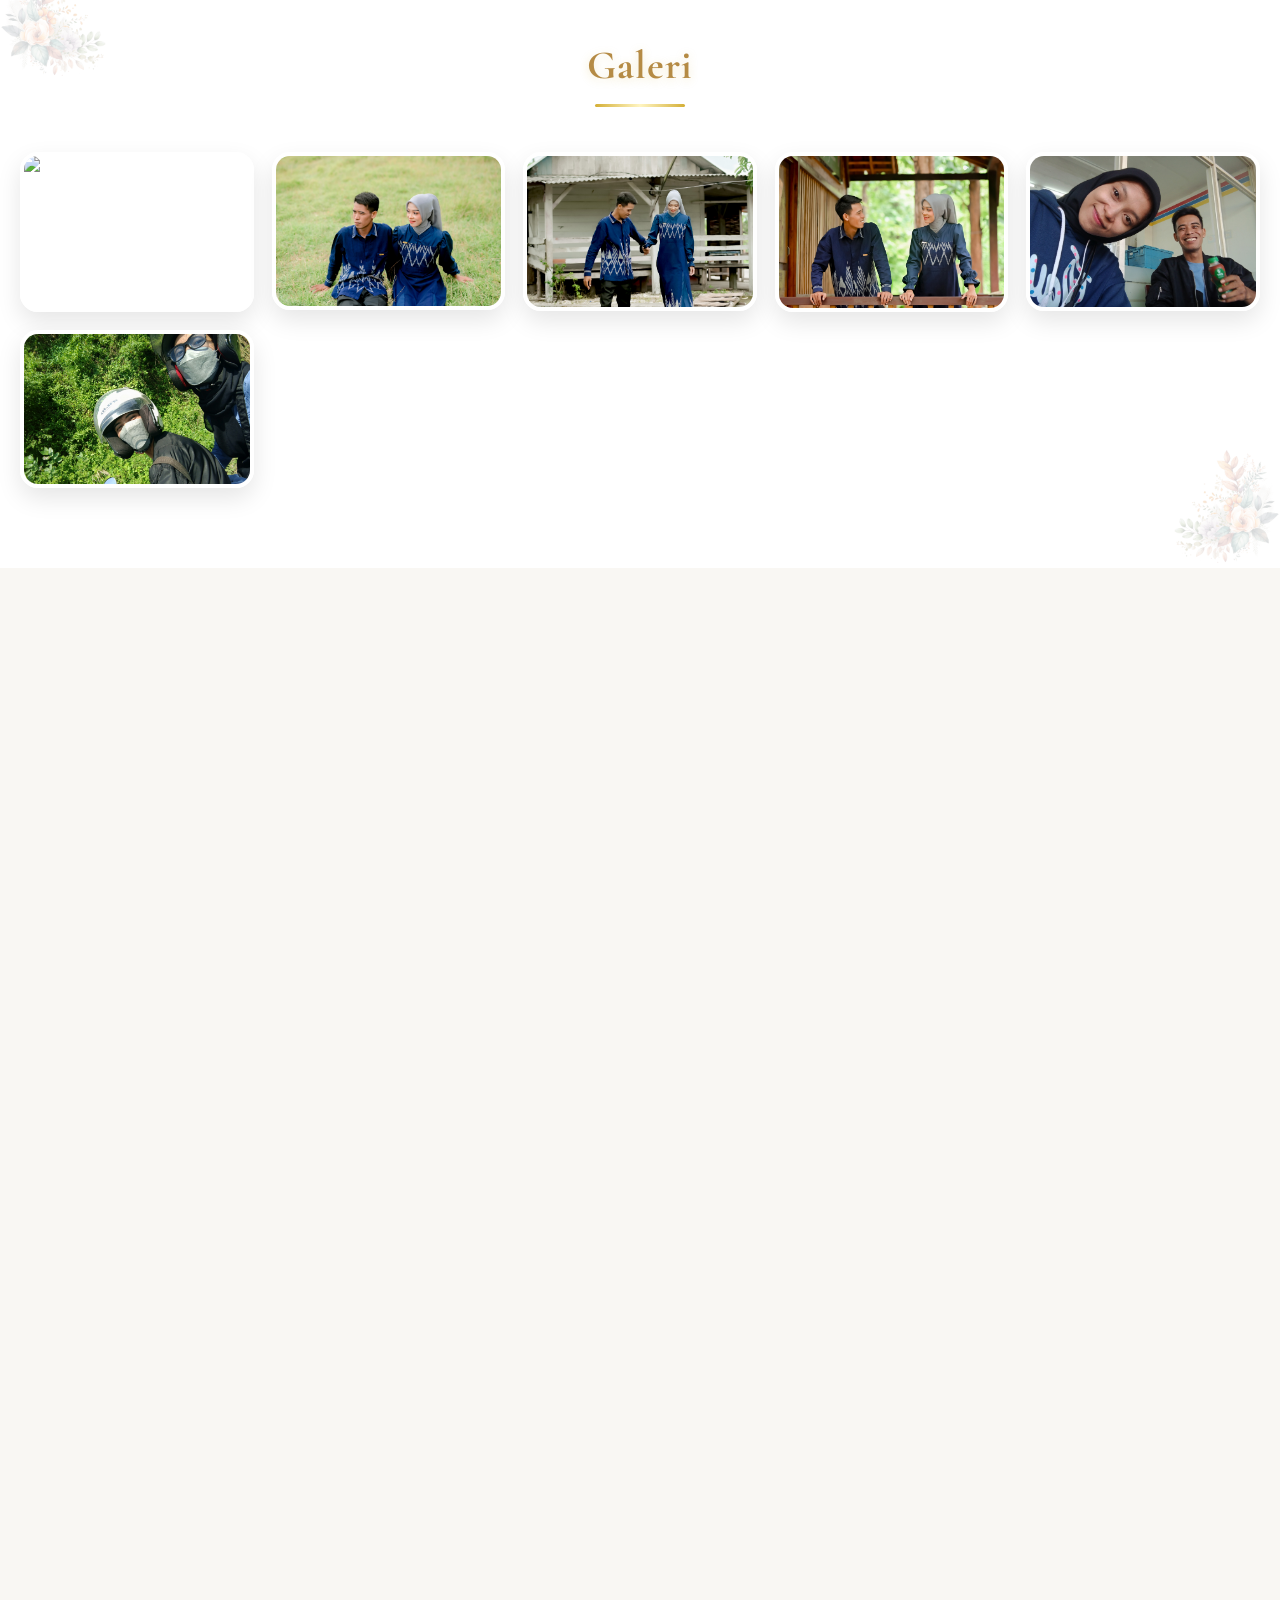
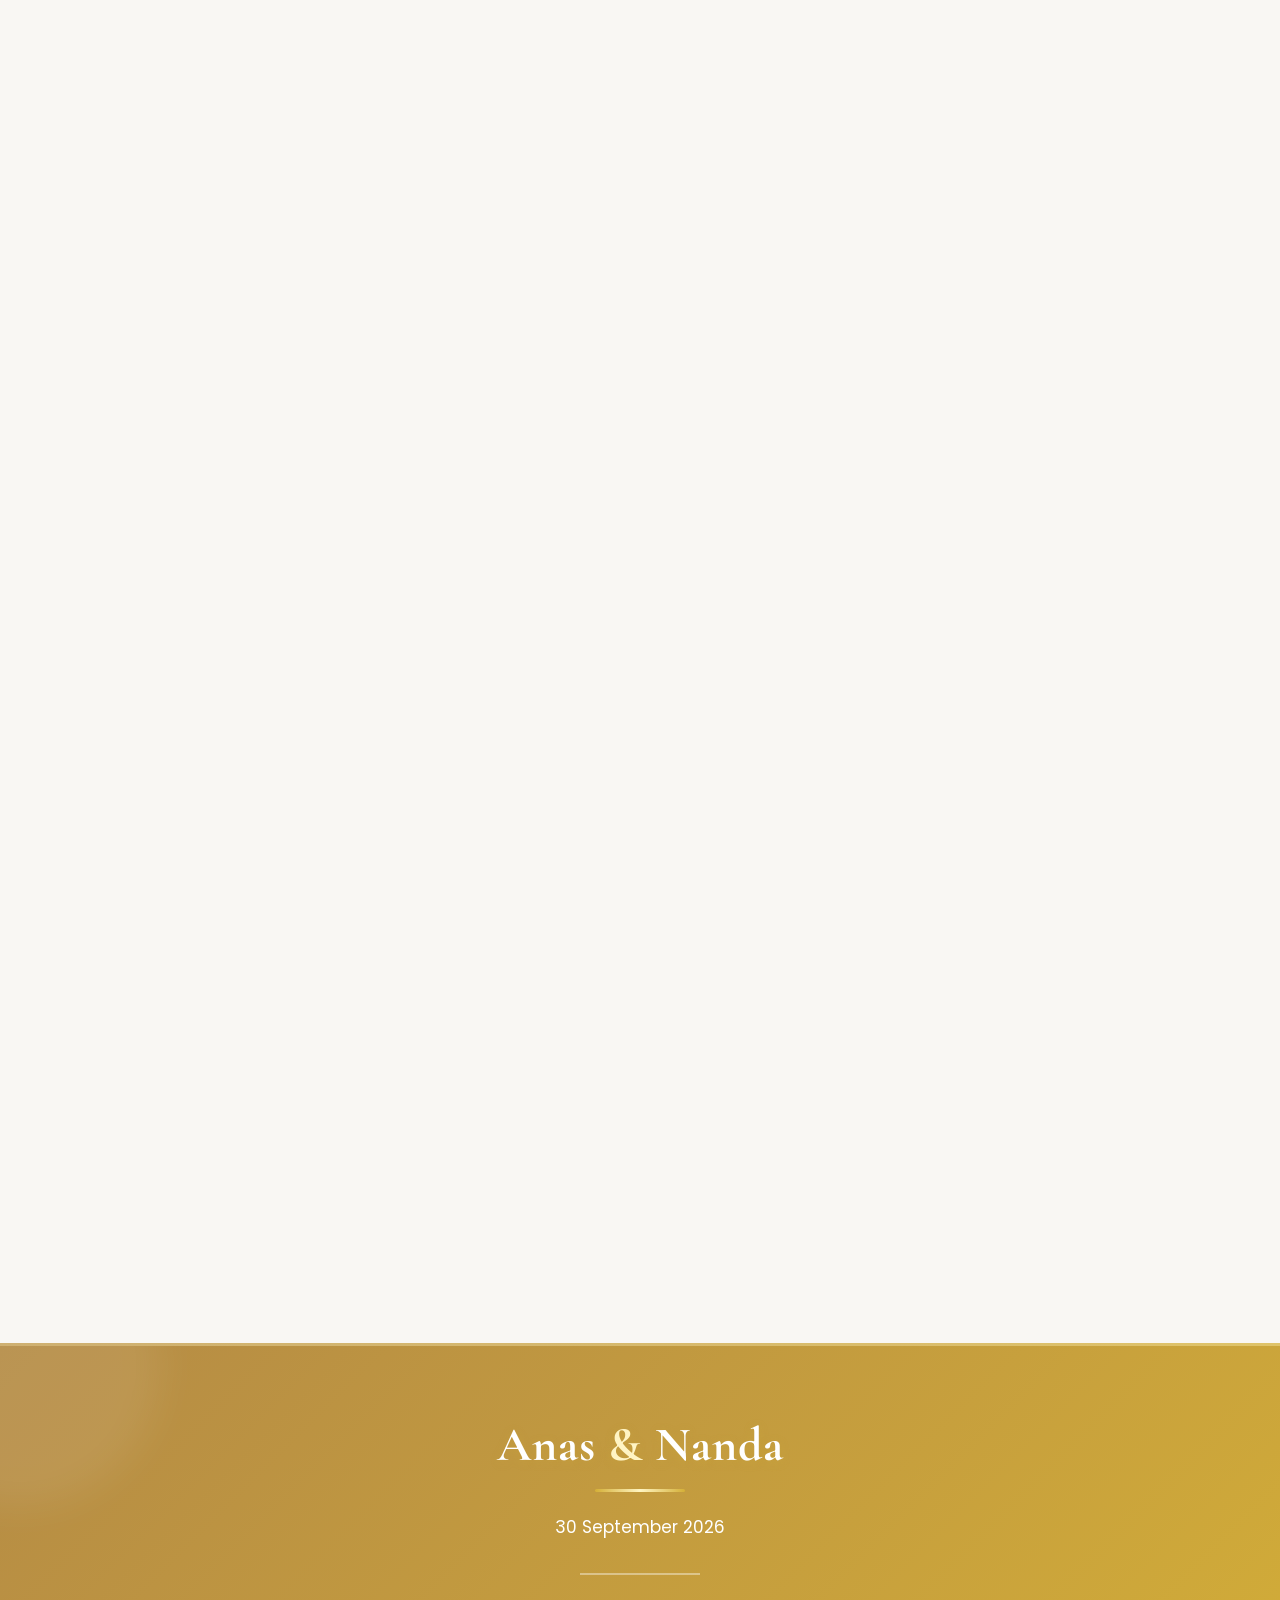
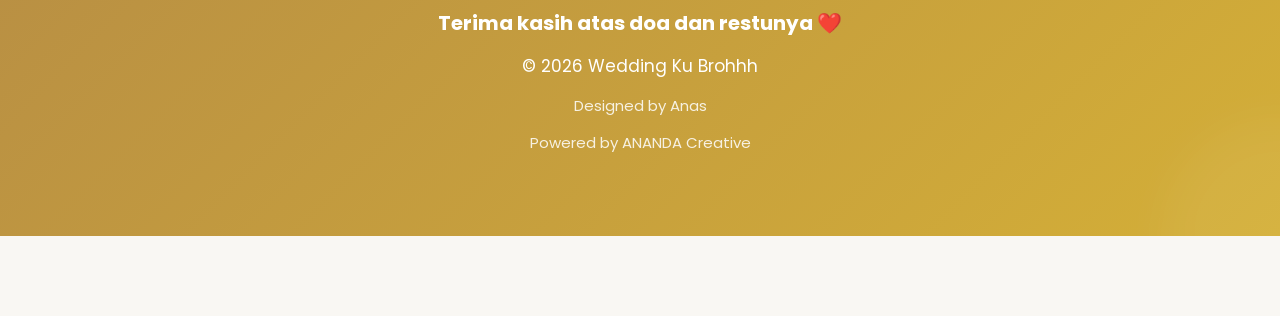
==== commit 382e829b: "Update story paragraphs in index.html" ====
--- a/index.html
+++ b/index.html
@@ -193,7 +193,7 @@
 
 <h3>Awal Bertemu</h3>
 
-<p>Tulis cerita di sini...</p>
+<p>Tidak ada yang benar-benar kebetulan. Di balik setiap pertemuan, selalu ada rencana indah yang telah Allah SWT tetapkan. Dari sebuah perkenalan sederhana, kami mulai saling mengenal dan menemukan kenyamanan dalam kebersamaan.</p>
 
 </div>
 
@@ -201,7 +201,7 @@
 
 <h3>Lamaran</h3>
 
-<p>Tulis cerita di sini...</p>
+<p>Seiring berjalannya waktu, kami belajar memahami, mendukung, dan tumbuh bersama. Berbagai cerita, tawa, dan tantangan menjadi bagian dari perjalanan yang semakin menguatkan keyakinan kami untuk melangkah ke jenjang yang lebih serius.</p>
 
 </div>
 
@@ -209,7 +209,7 @@
 
 <h3>Menikah</h3>
 
-<p>Tulis cerita di sini...</p>
+<p>Dengan penuh rasa syukur dan memohon ridho Allah SWT, kami memutuskan untuk mengikat janji suci pernikahan. Semoga langkah baru ini menjadi awal kehidupan yang penuh keberkahan, kebahagiaan, serta cinta yang terus tumbuh hingga akhir hayat.</p>
 
 </div>
 
@@ -421,4 +421,4 @@
 
 
 </body>
-</html>+</html>
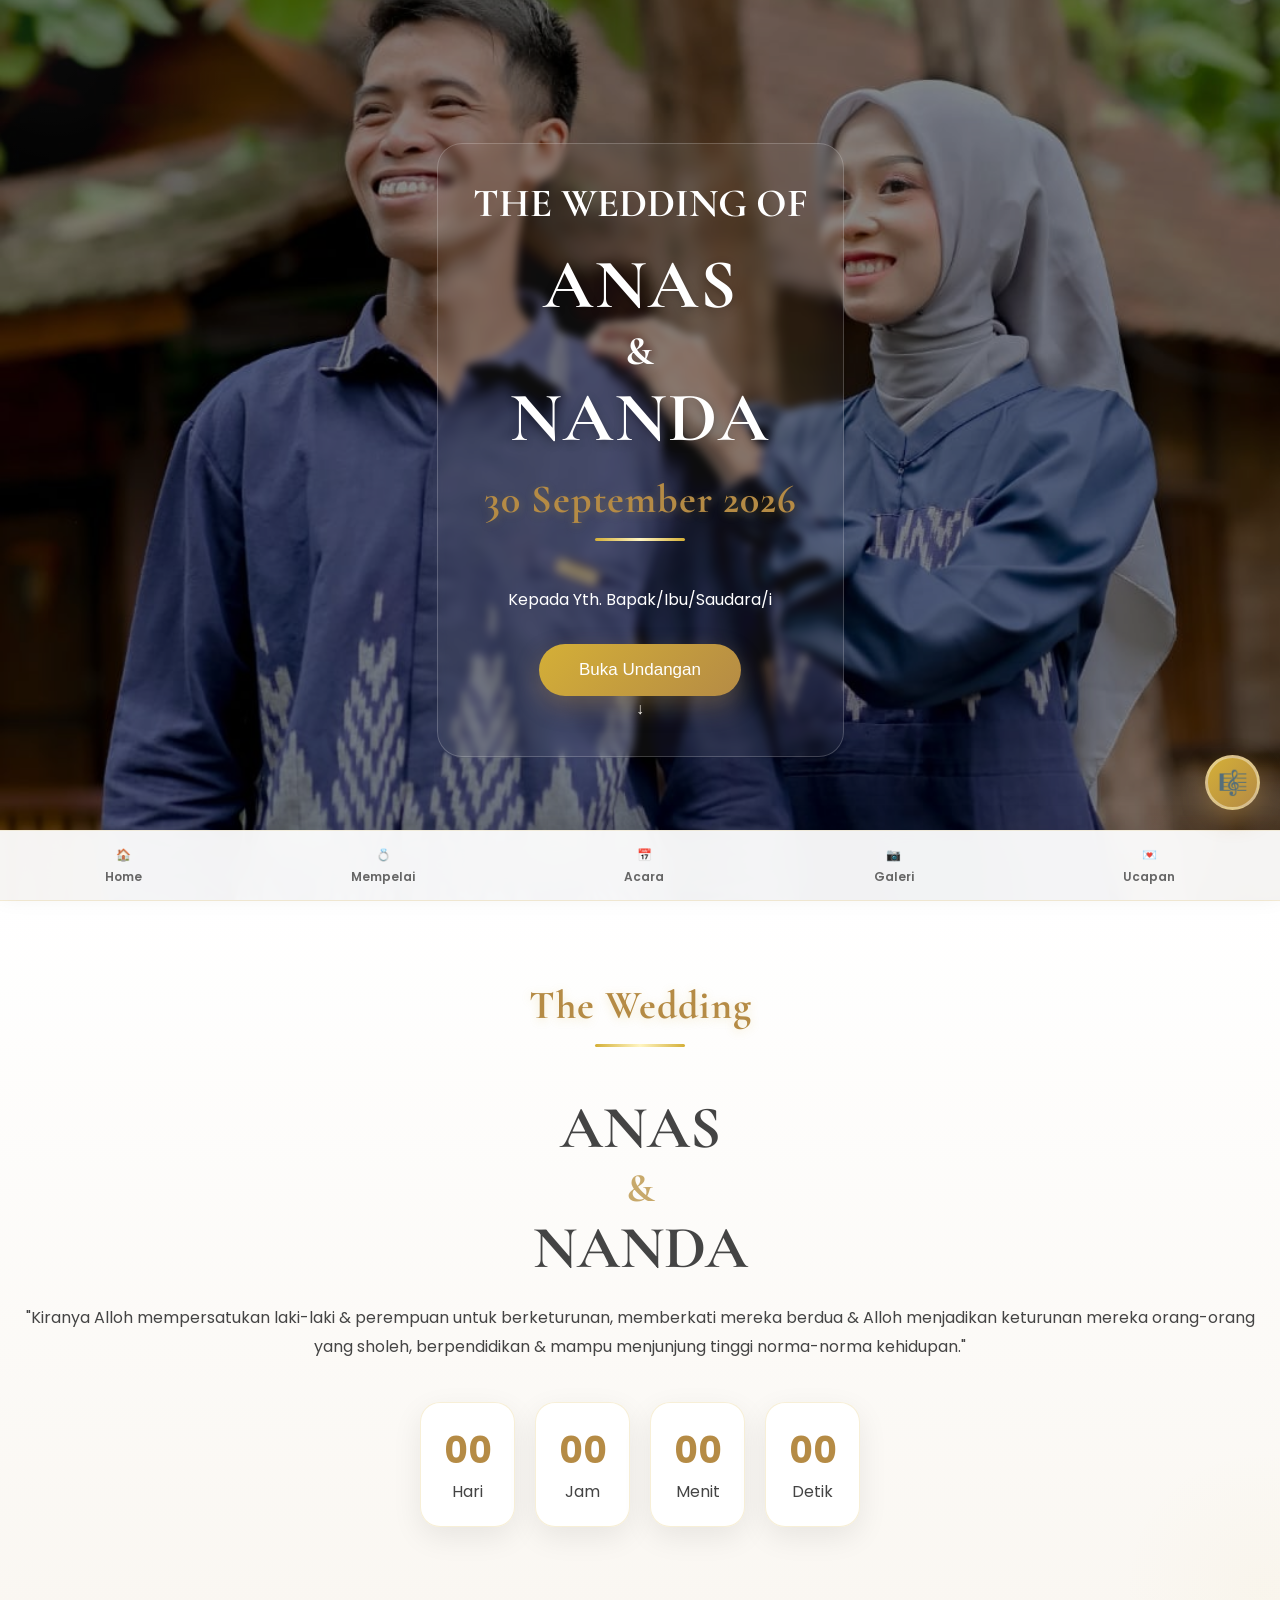
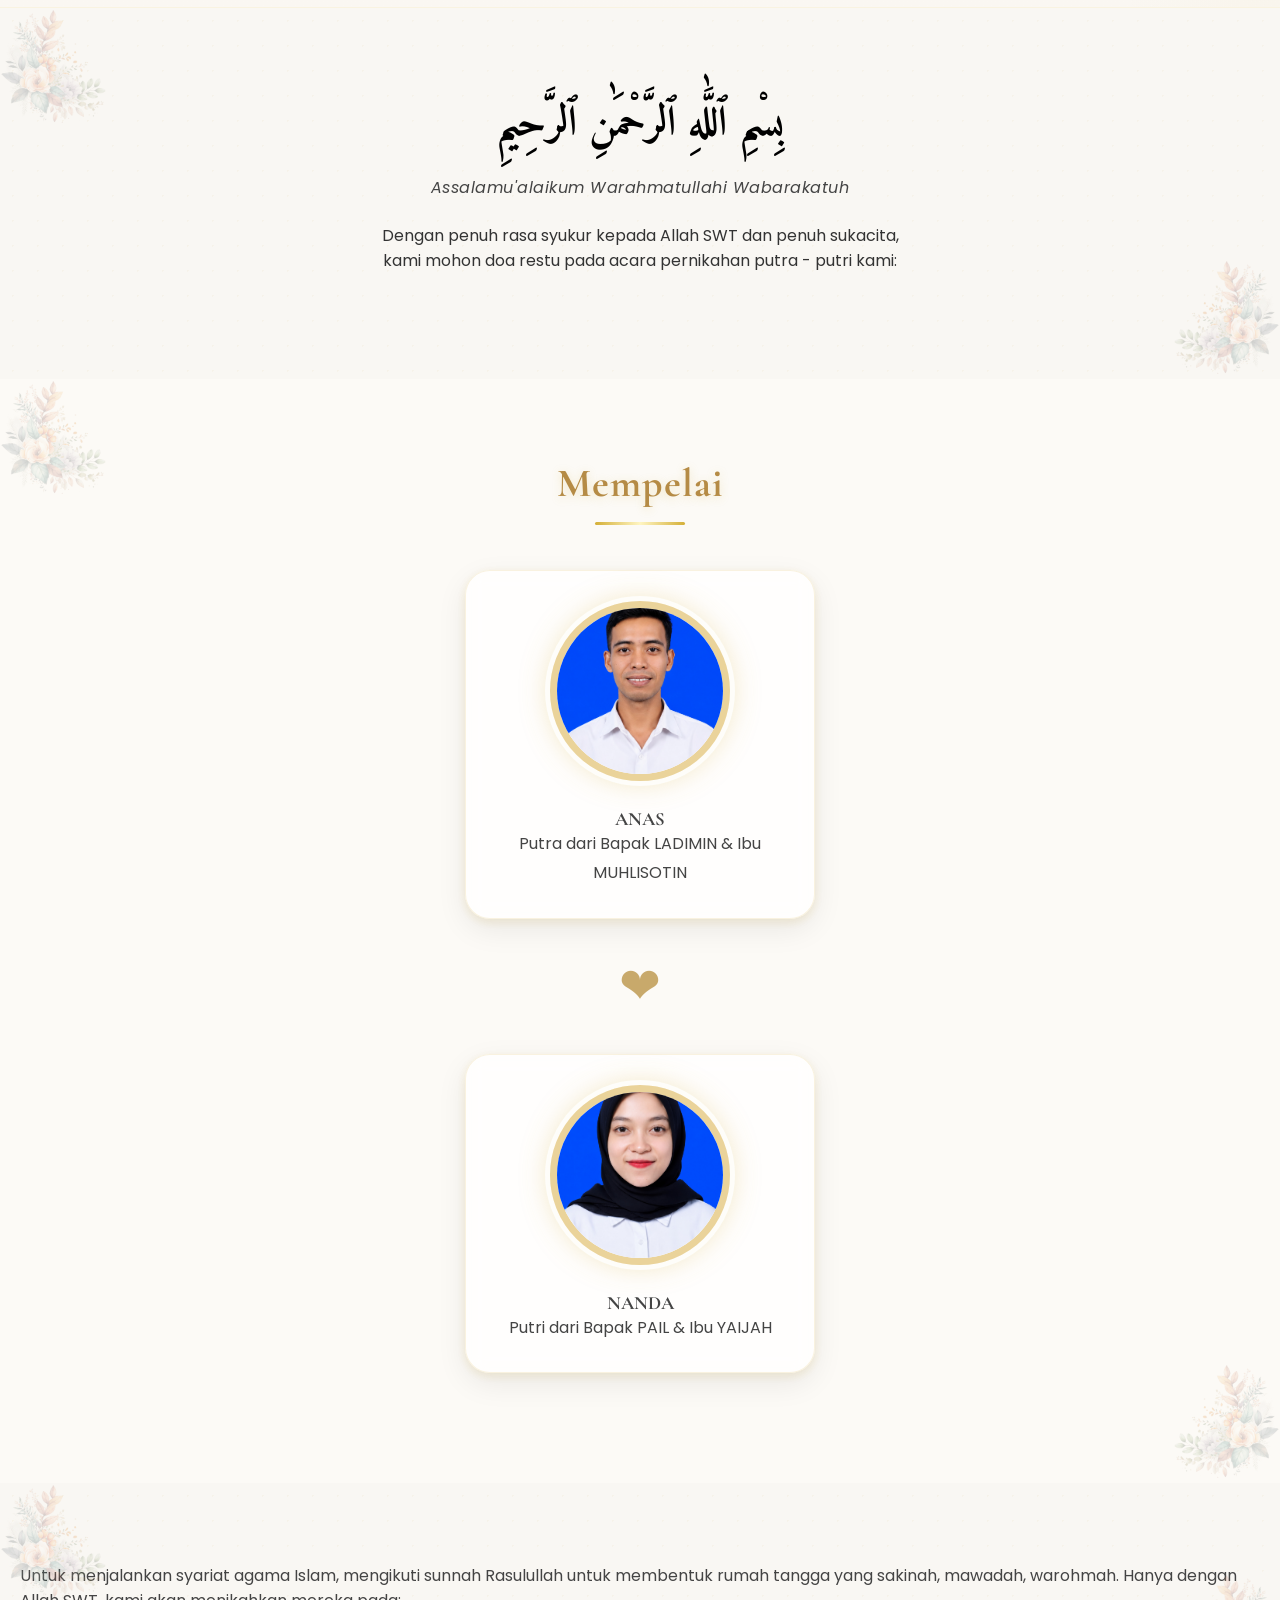
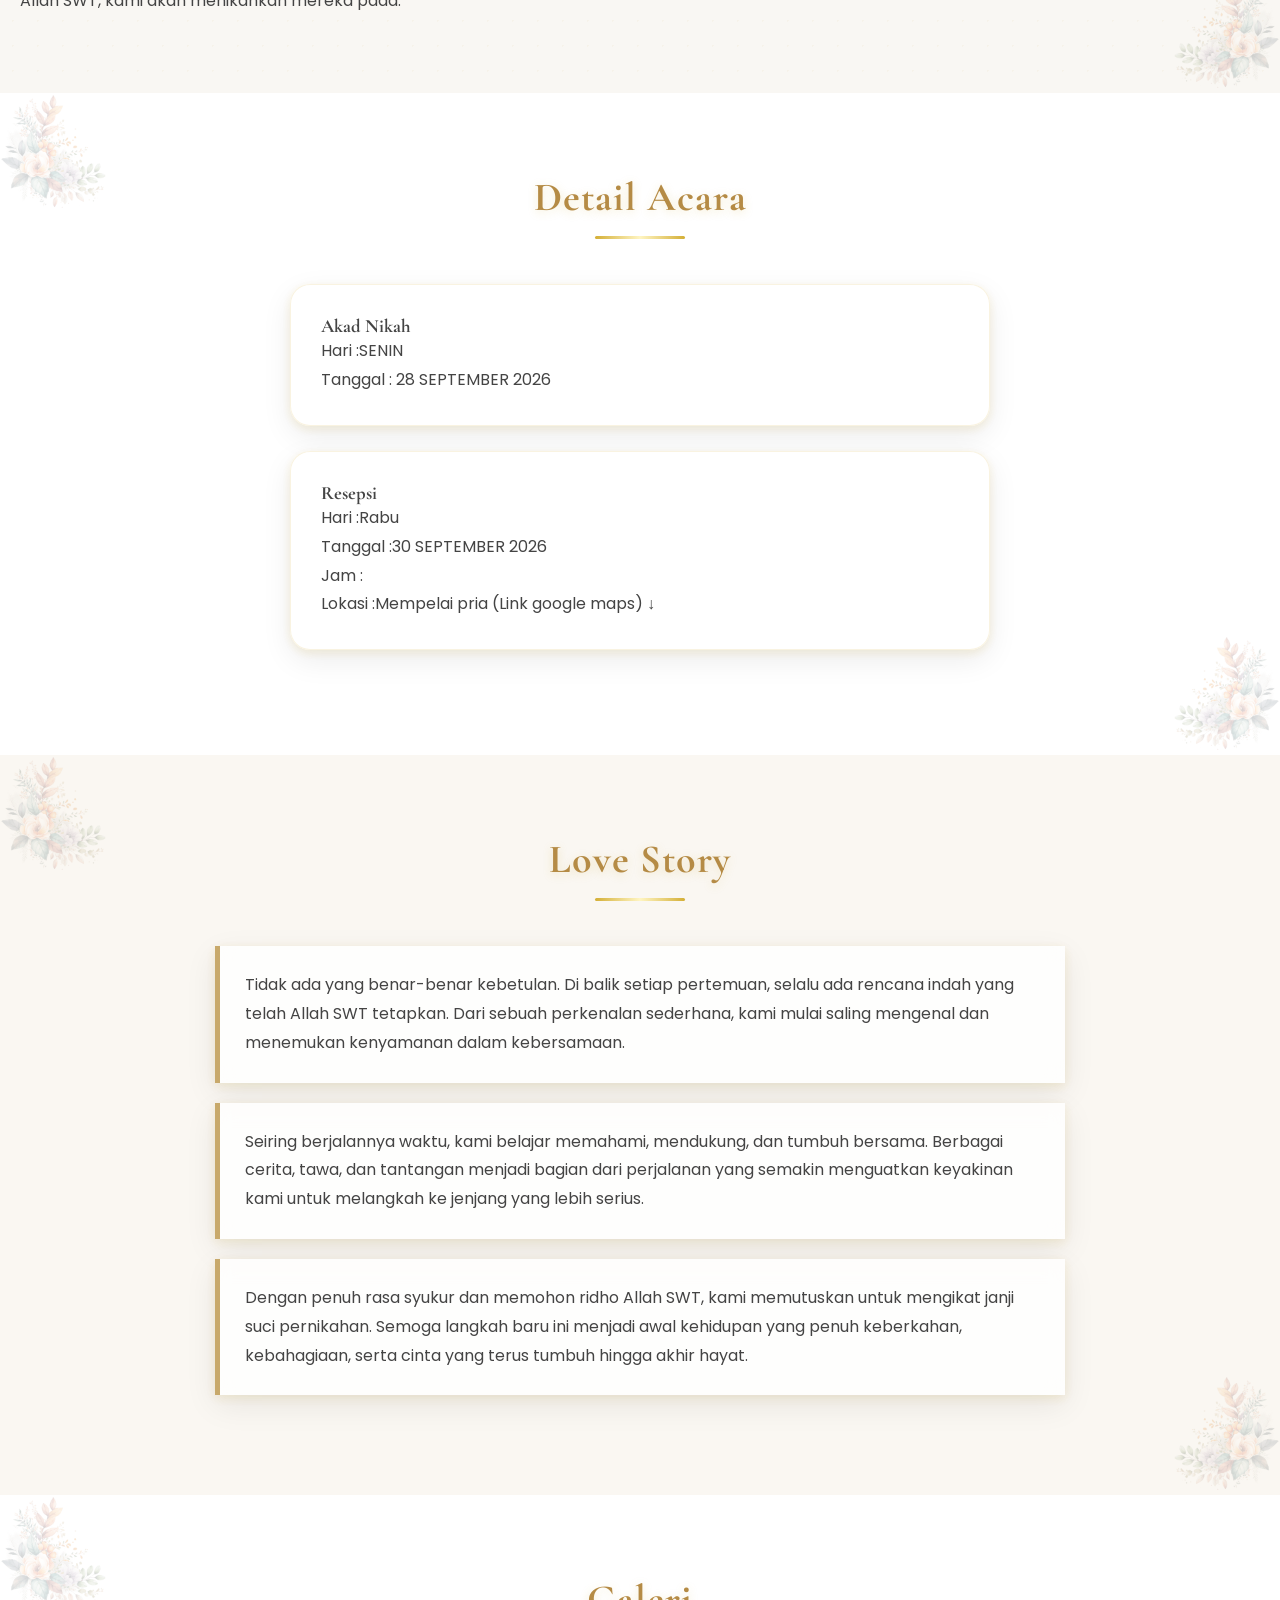
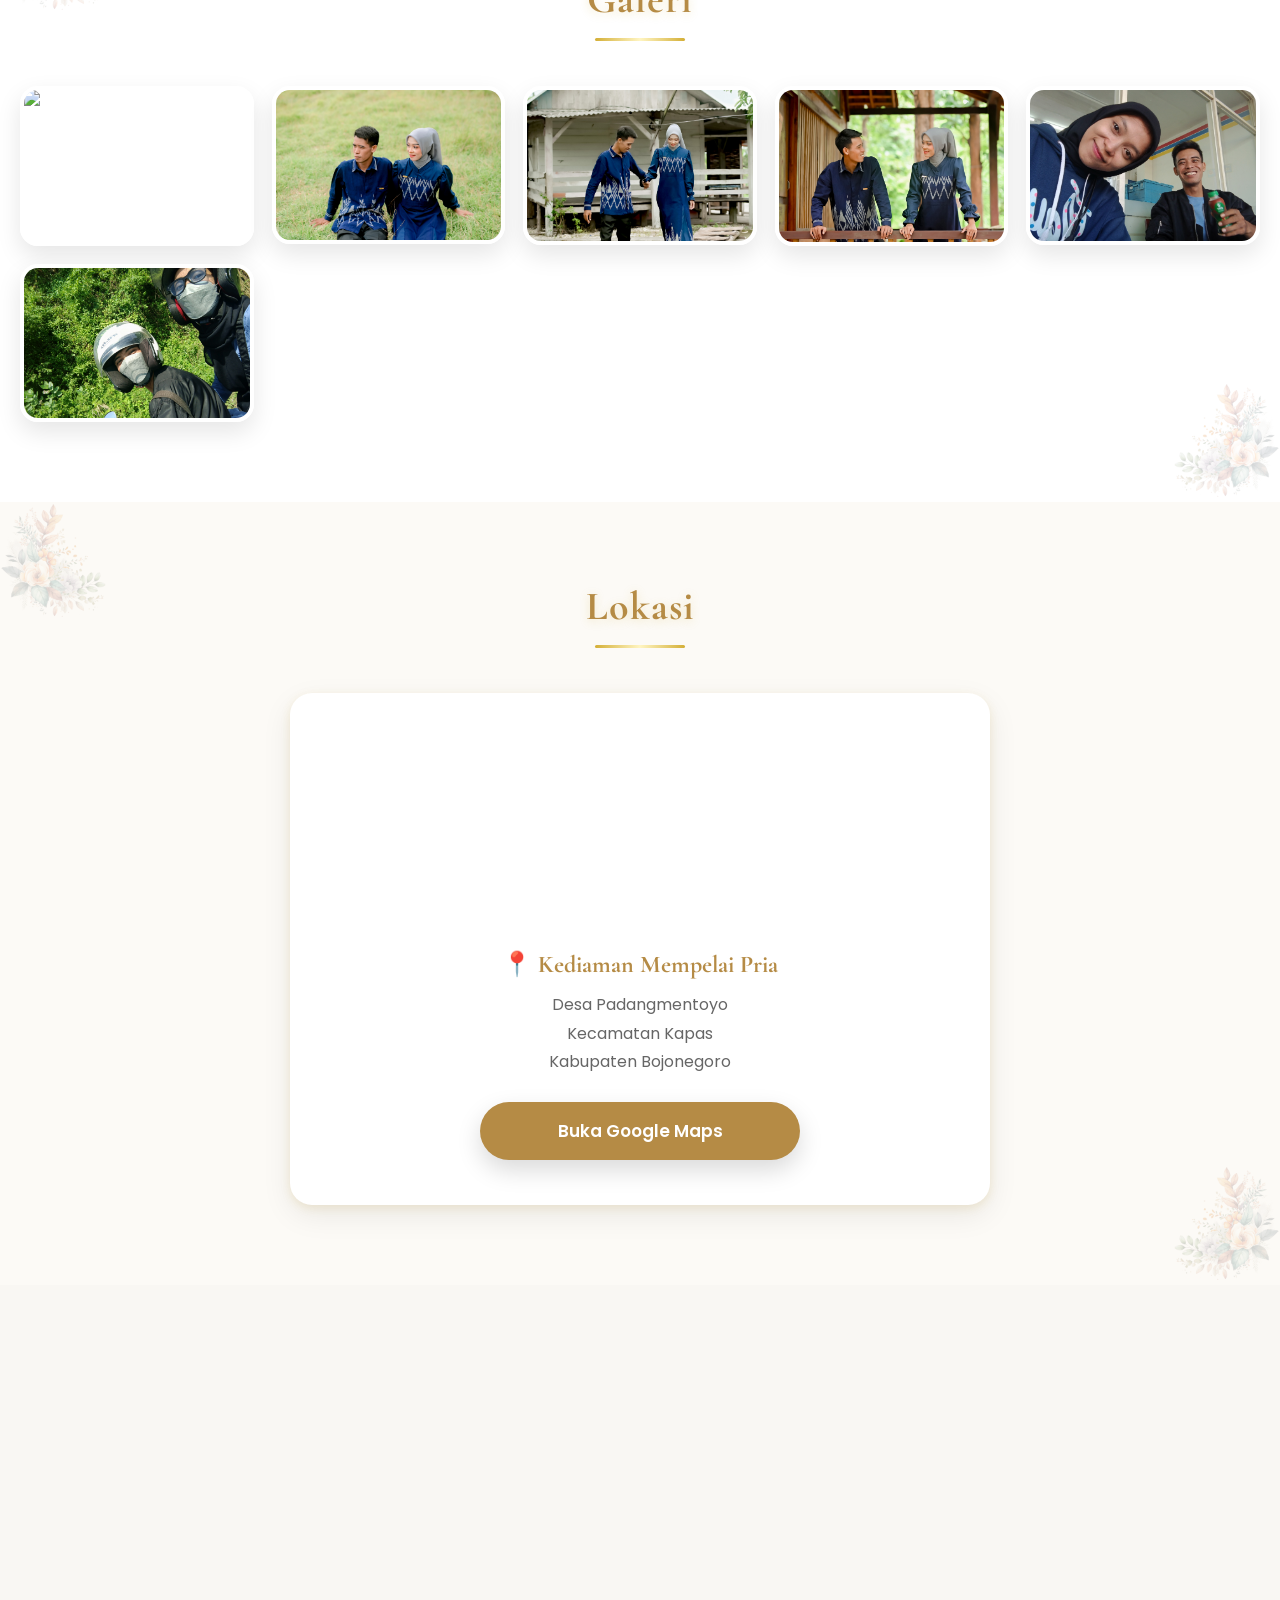
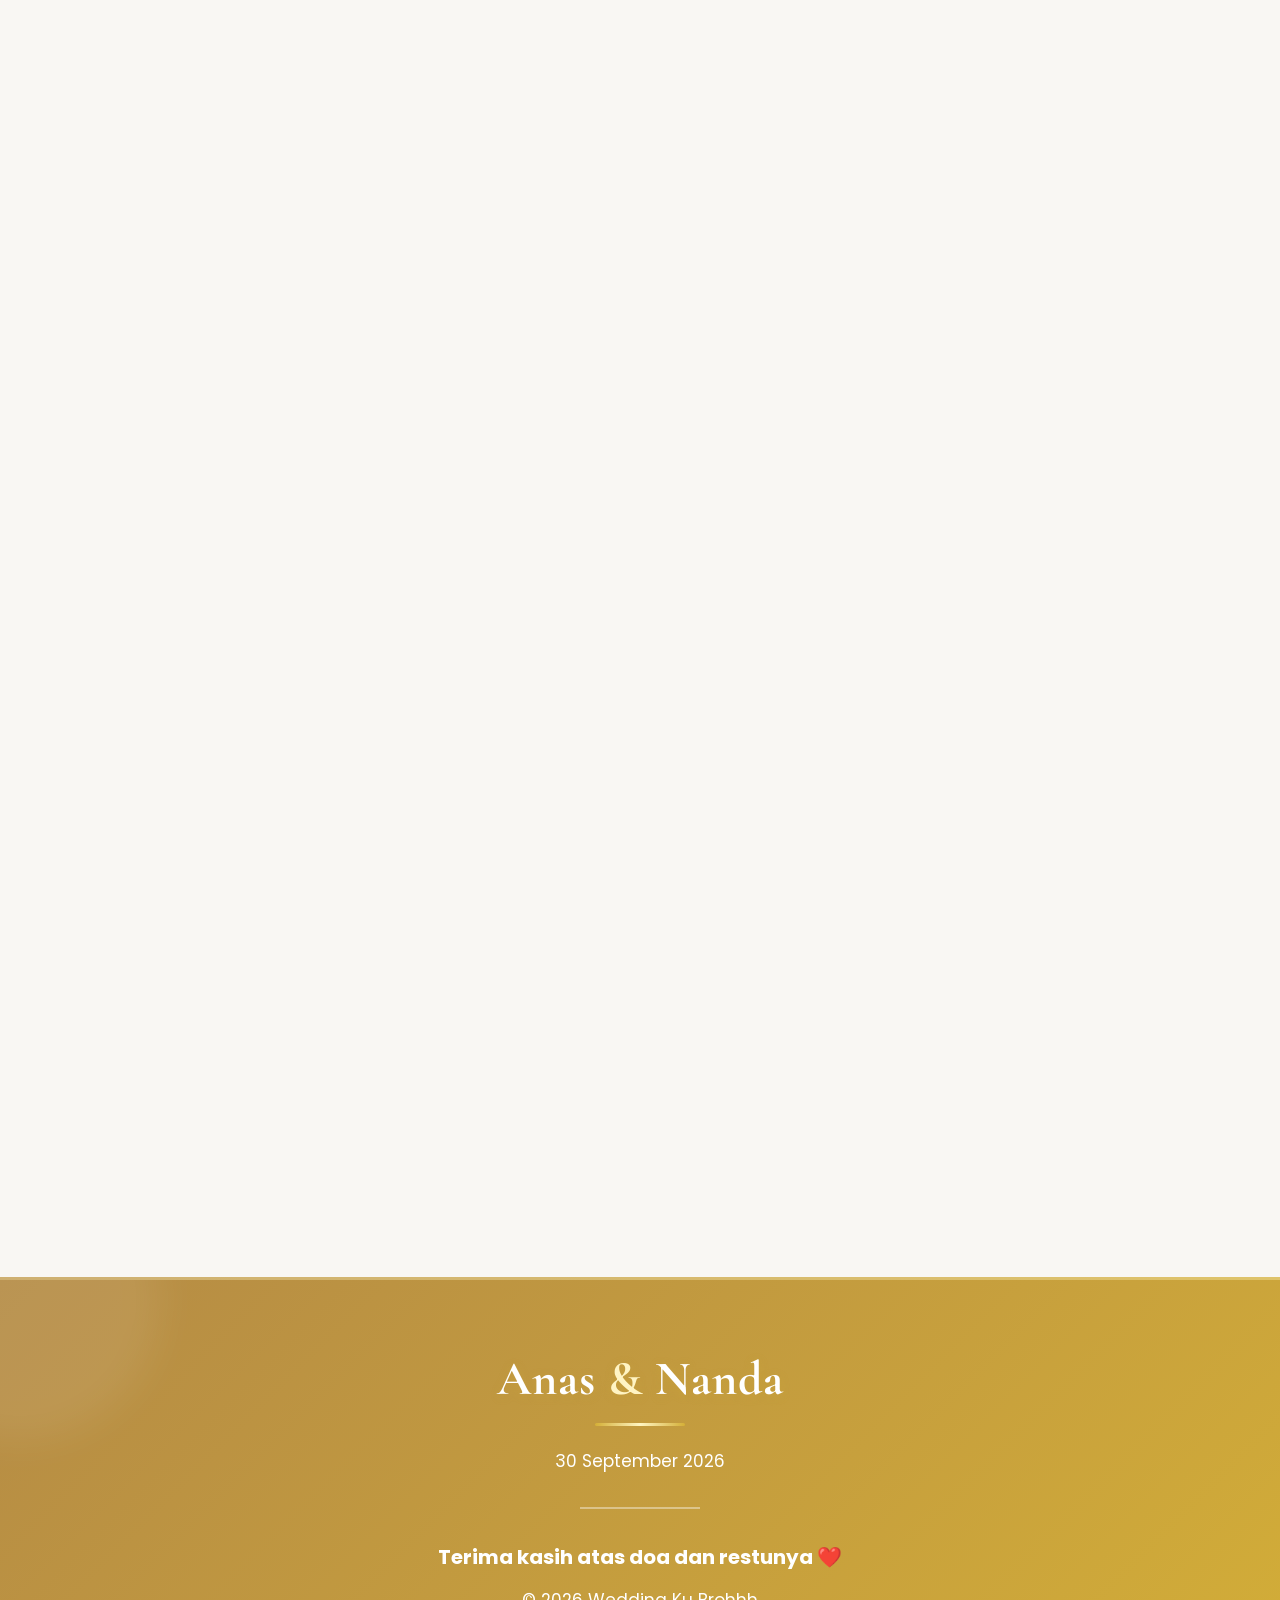
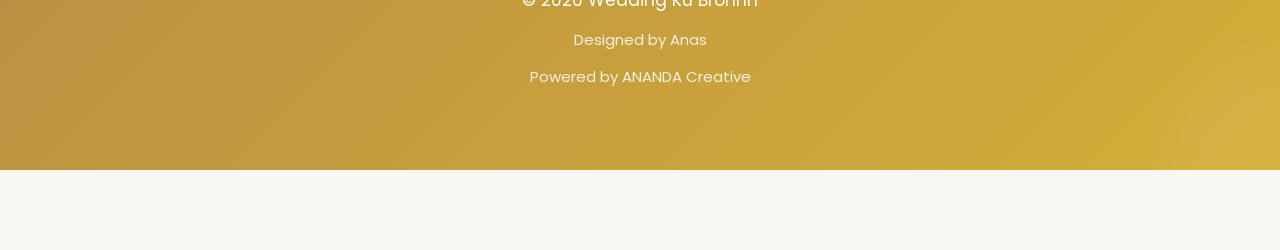
==== commit a382484c: "Remove headings from timeline items Removed headings from timeline items in index.html." ====
--- a/index.html
+++ b/index.html
@@ -191,7 +191,7 @@
 
 <div class="item">
 
-<h3>Awal Bertemu</h3>
+<h3></h3>
 
 <p>Tidak ada yang benar-benar kebetulan. Di balik setiap pertemuan, selalu ada rencana indah yang telah Allah SWT tetapkan. Dari sebuah perkenalan sederhana, kami mulai saling mengenal dan menemukan kenyamanan dalam kebersamaan.</p>
 
@@ -199,7 +199,7 @@
 
 <div class="item">
 
-<h3>Lamaran</h3>
+<h3></h3>
 
 <p>Seiring berjalannya waktu, kami belajar memahami, mendukung, dan tumbuh bersama. Berbagai cerita, tawa, dan tantangan menjadi bagian dari perjalanan yang semakin menguatkan keyakinan kami untuk melangkah ke jenjang yang lebih serius.</p>
 
@@ -207,7 +207,7 @@
 
 <div class="item">
 
-<h3>Menikah</h3>
+<h3></h3>
 
 <p>Dengan penuh rasa syukur dan memohon ridho Allah SWT, kami memutuskan untuk mengikat janji suci pernikahan. Semoga langkah baru ini menjadi awal kehidupan yang penuh keberkahan, kebahagiaan, serta cinta yang terus tumbuh hingga akhir hayat.</p>
 
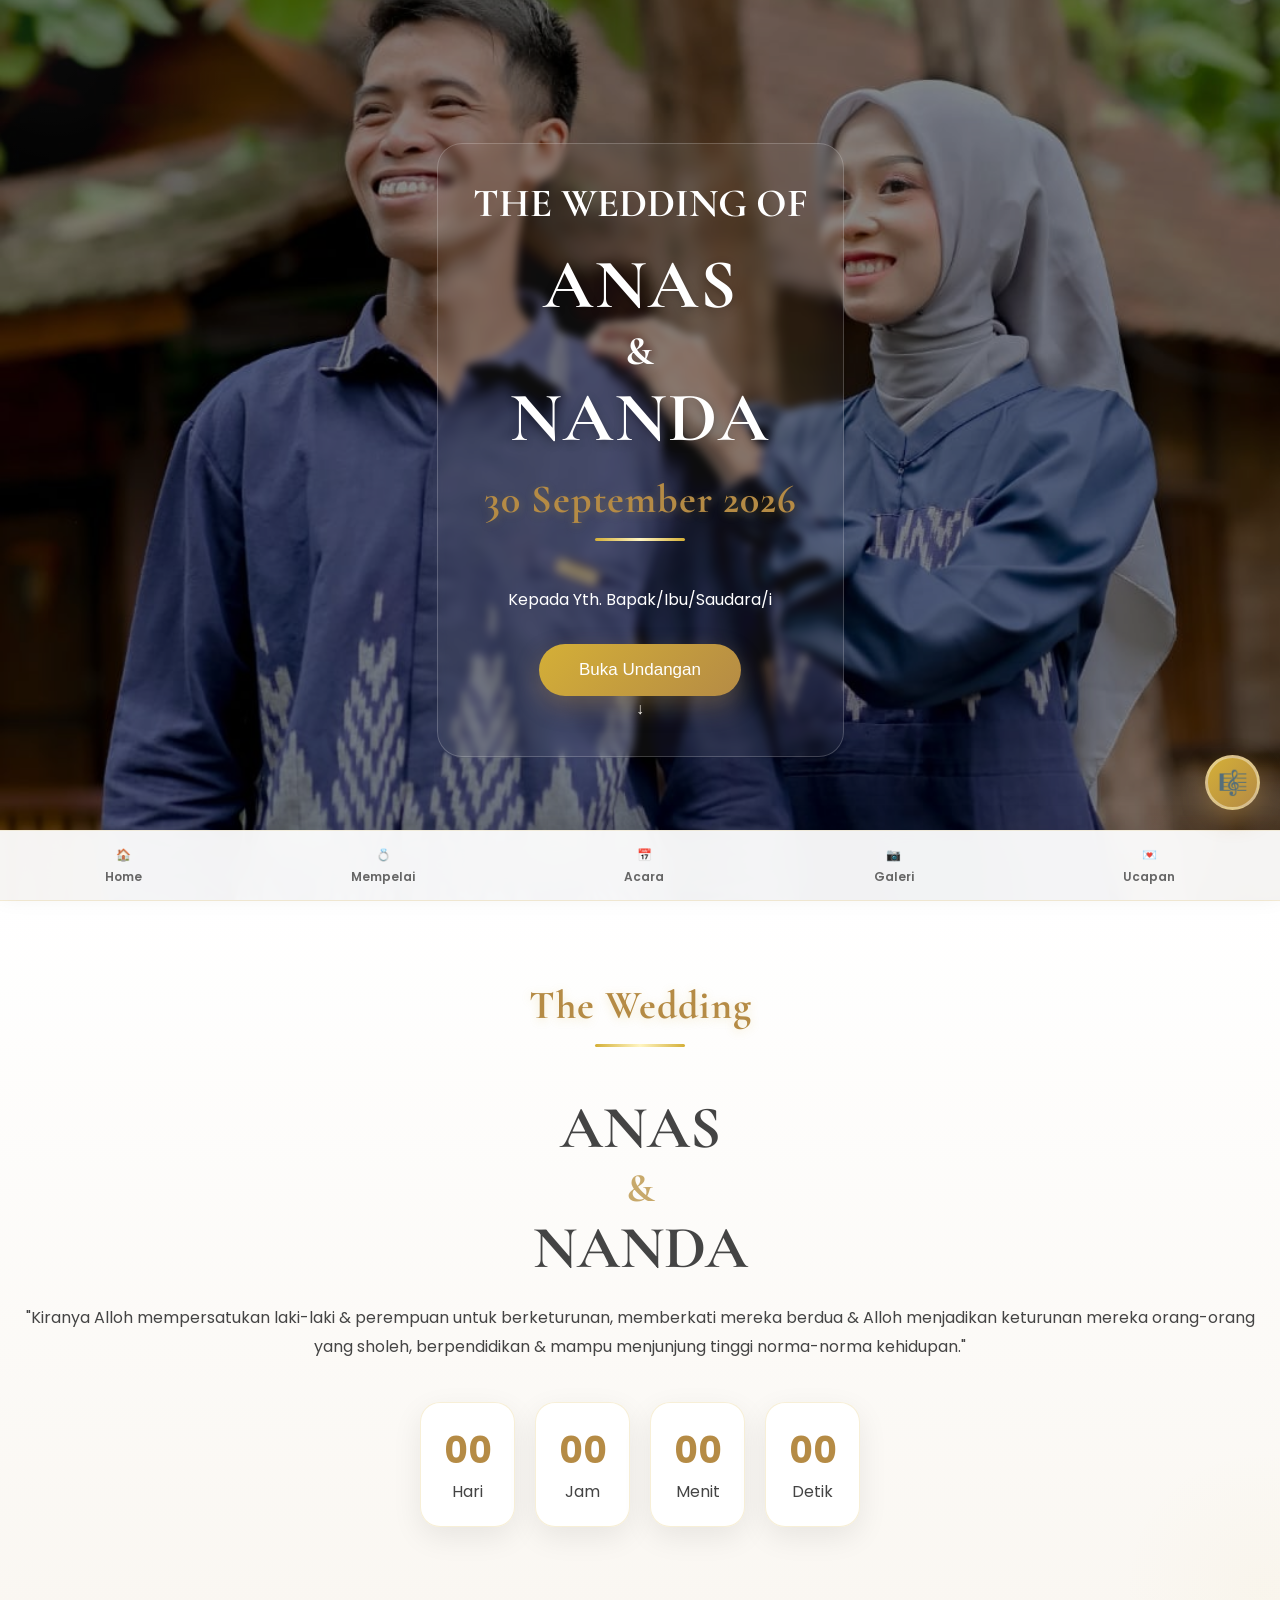
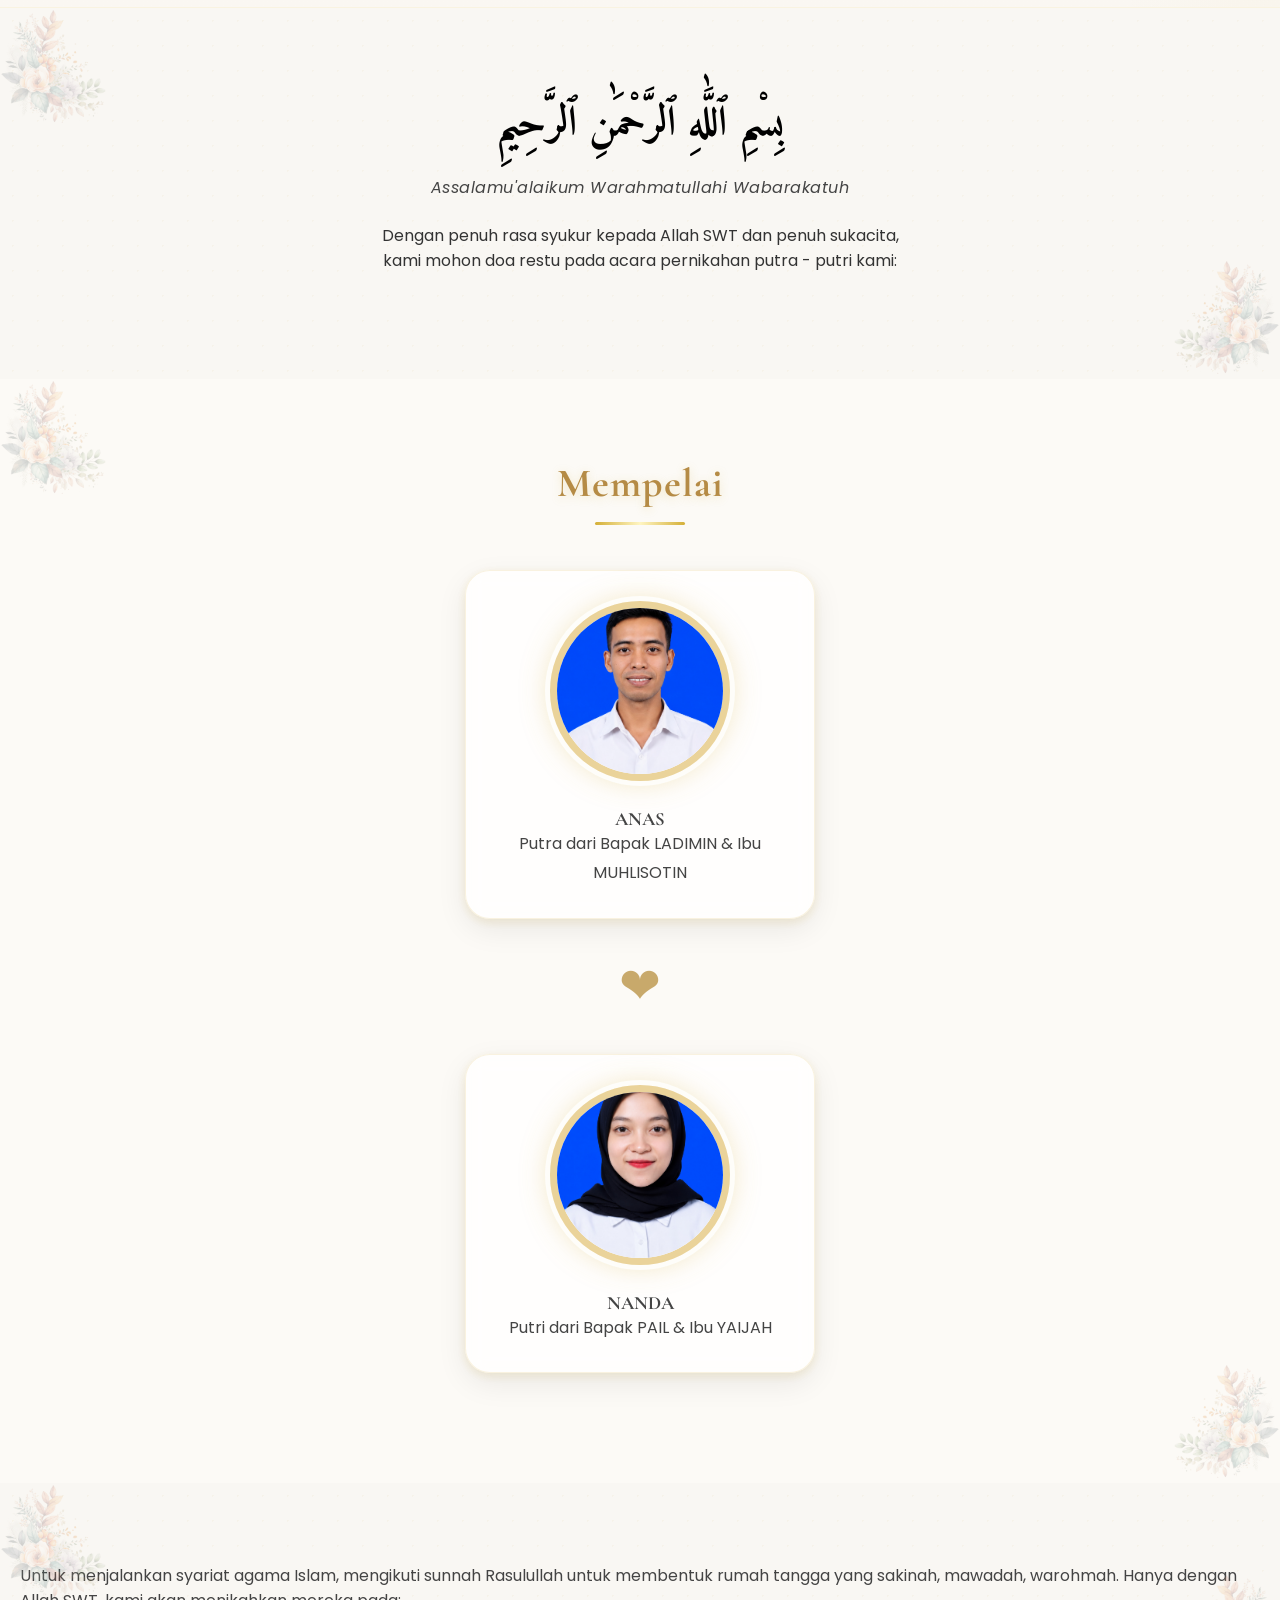
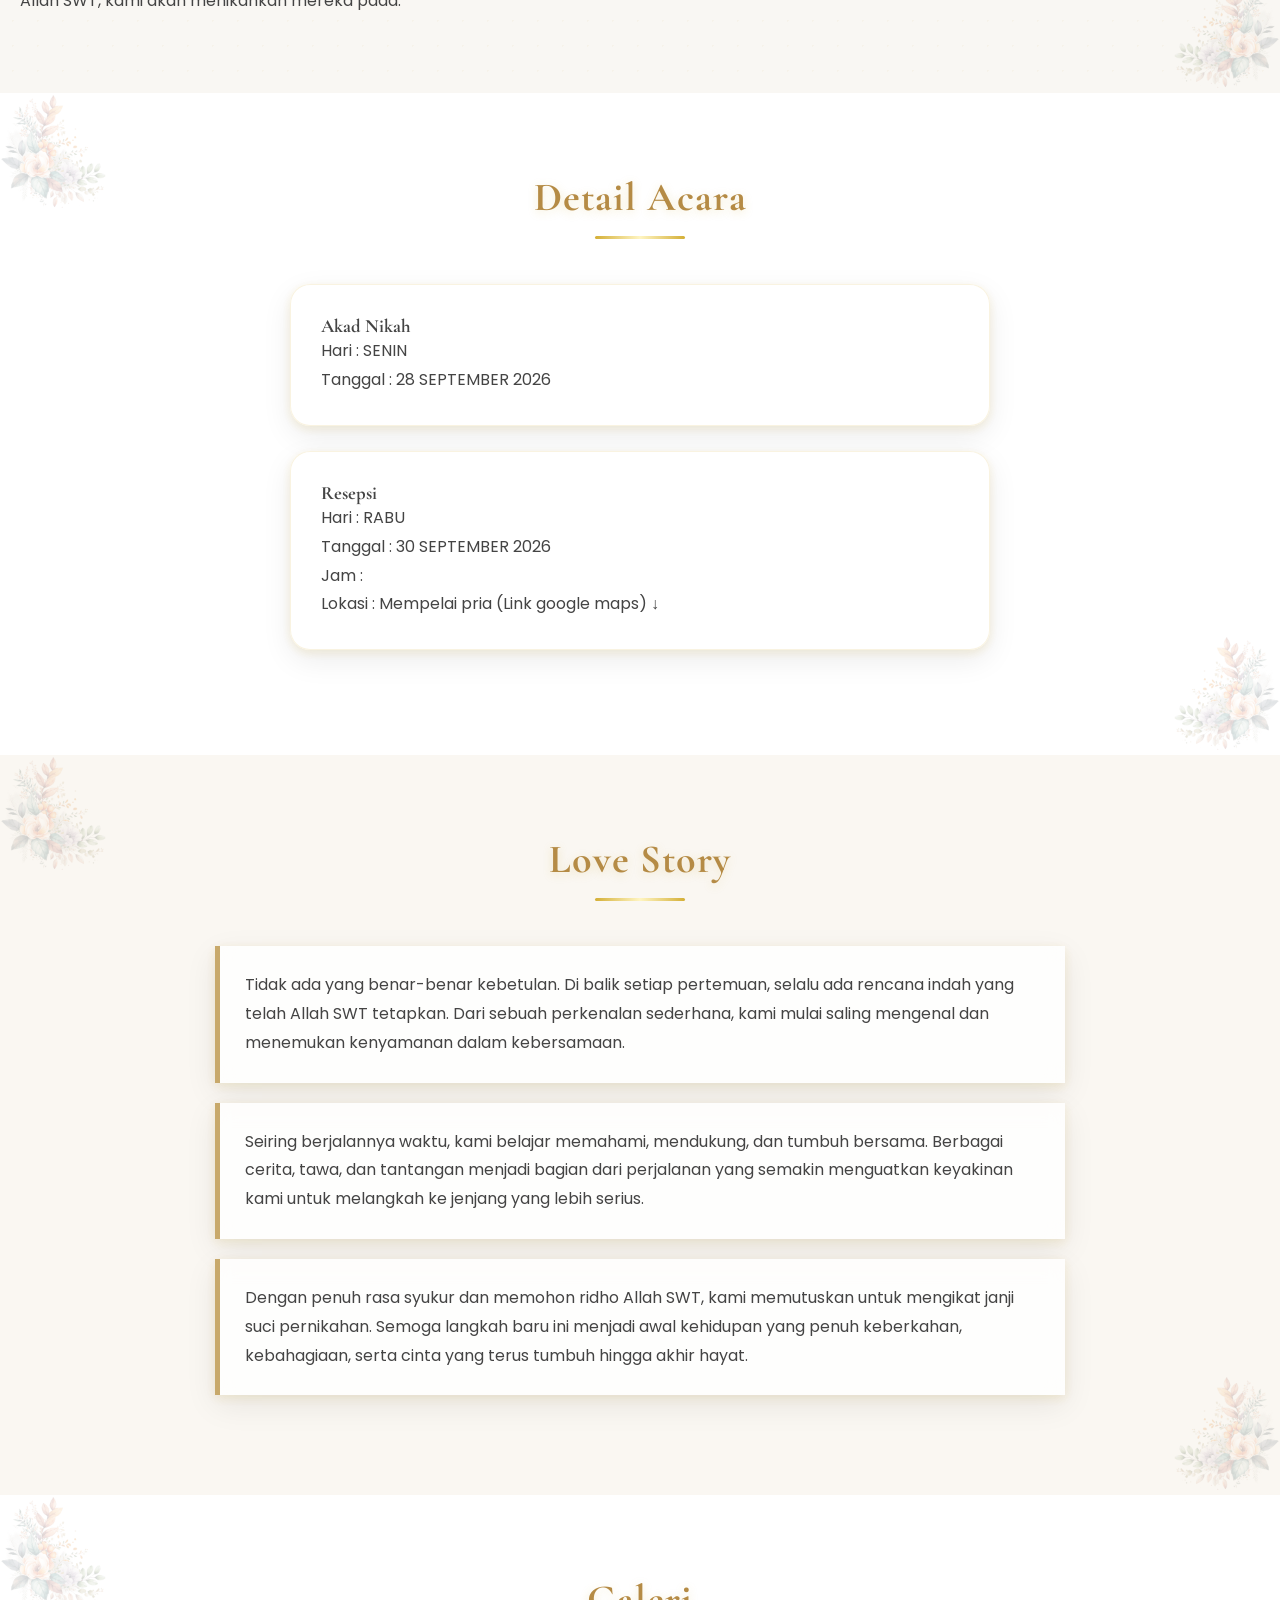
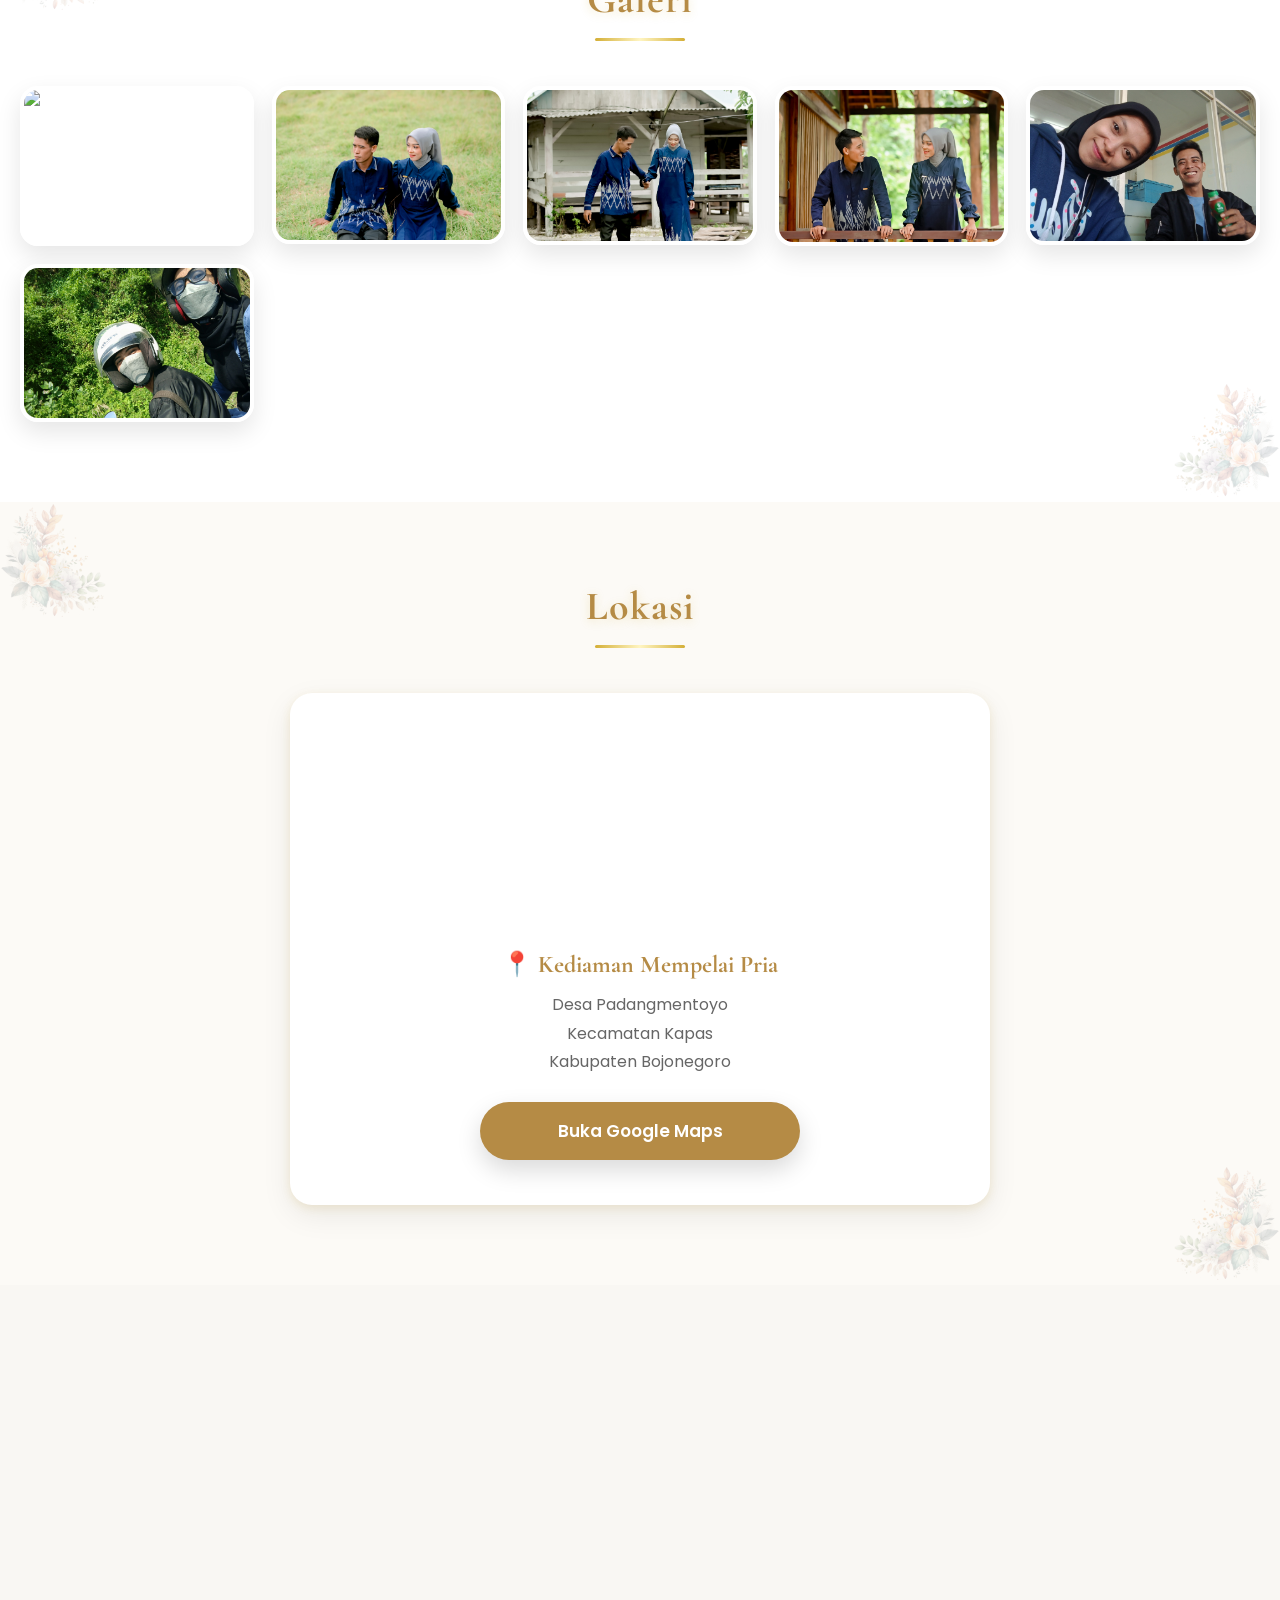
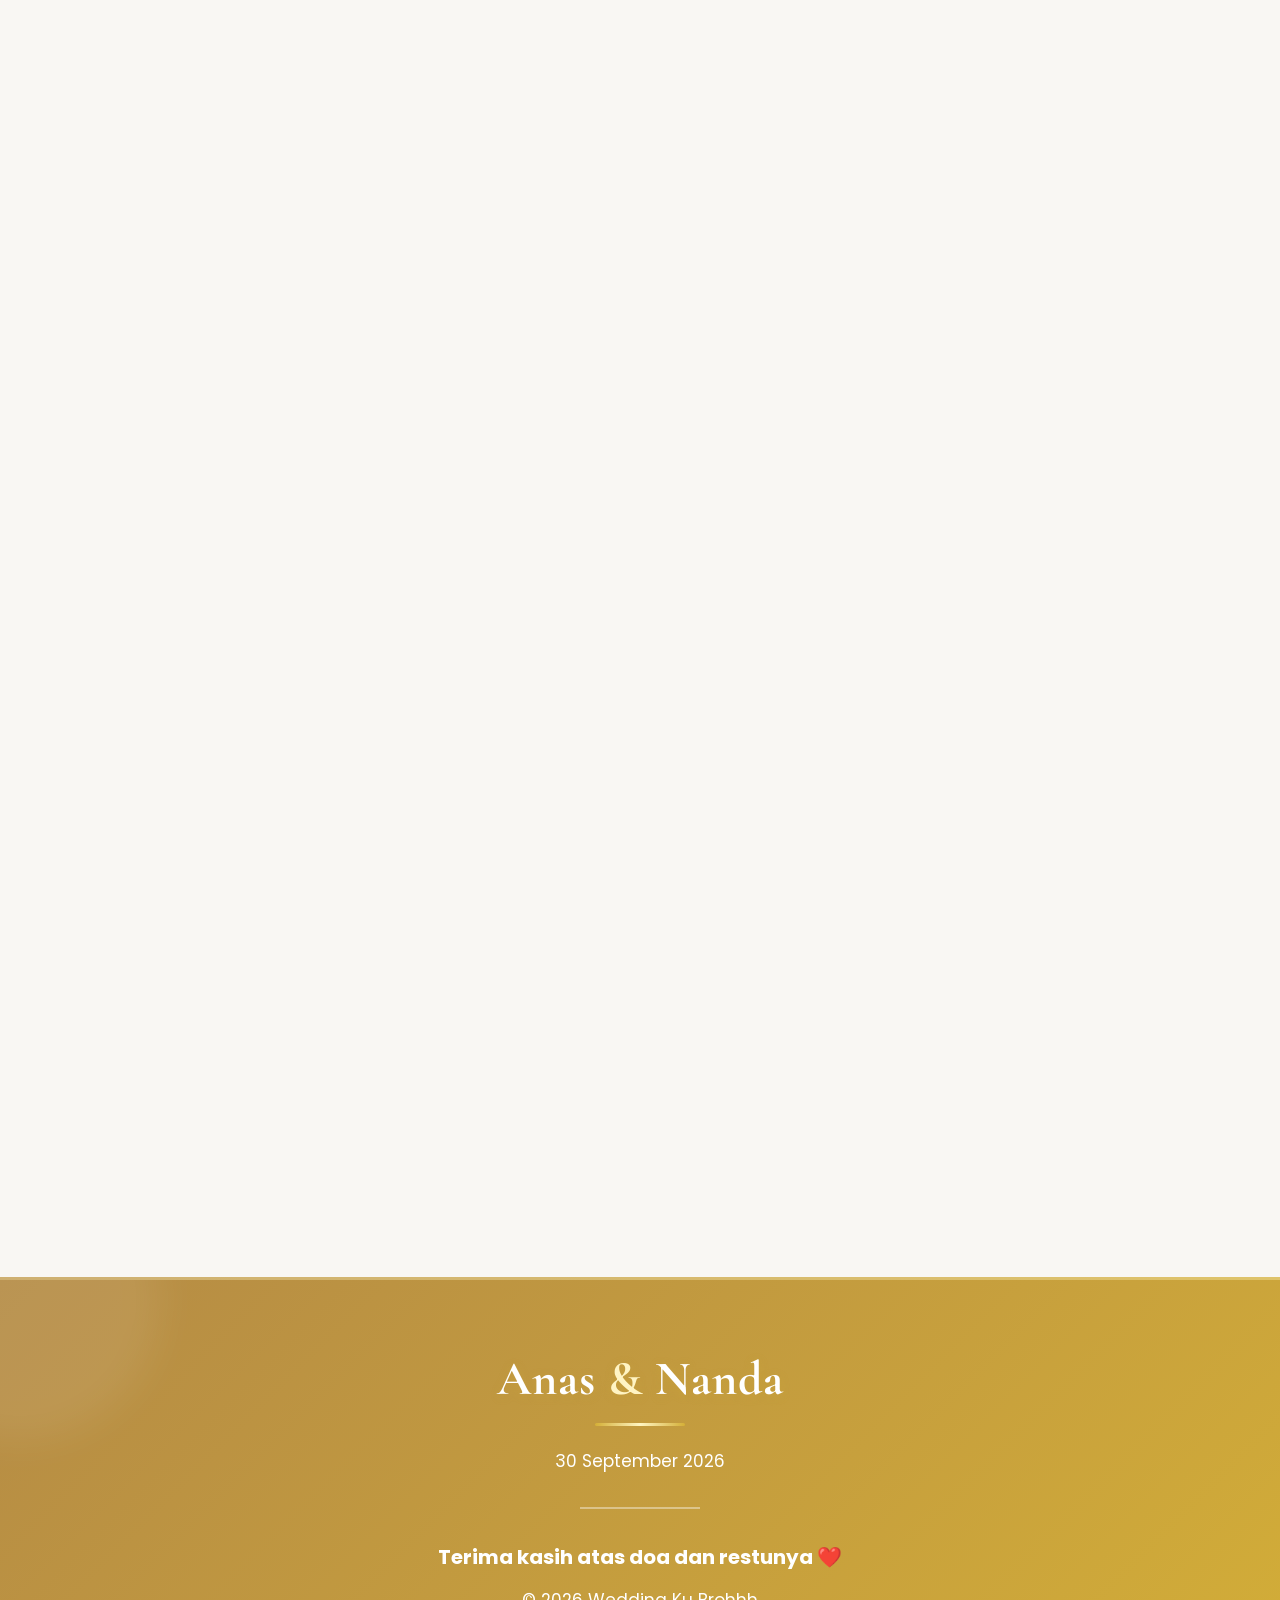
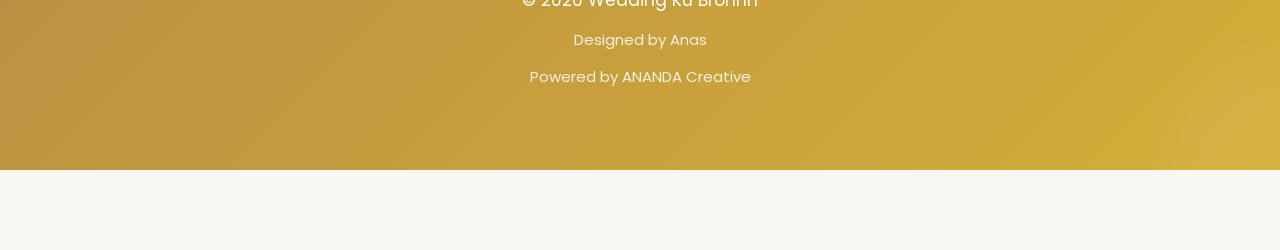
==== commit 6688f3fa: "Fix spacing in event details in index.html" ====
--- a/index.html
+++ b/index.html
@@ -158,7 +158,7 @@
 
 <h3>Akad Nikah</h3>
 
-<p>Hari :SENIN</p>
+<p>Hari : SENIN</p>
 
 <p>Tanggal : 28 SEPTEMBER 2026</p>
 
@@ -169,13 +169,13 @@
 
 <h3>Resepsi</h3>
 
-<p>Hari :Rabu</p>
-
-<p>Tanggal :30 SEPTEMBER 2026</p>
+<p>Hari : RABU</p>
+
+<p>Tanggal : 30 SEPTEMBER 2026</p>
 
 <p>Jam :</p>
 
-<p>Lokasi :Mempelai pria (Link google maps) ↓</p>
+<p>Lokasi : Mempelai pria (Link google maps) ↓</p>
 
 </div>
 
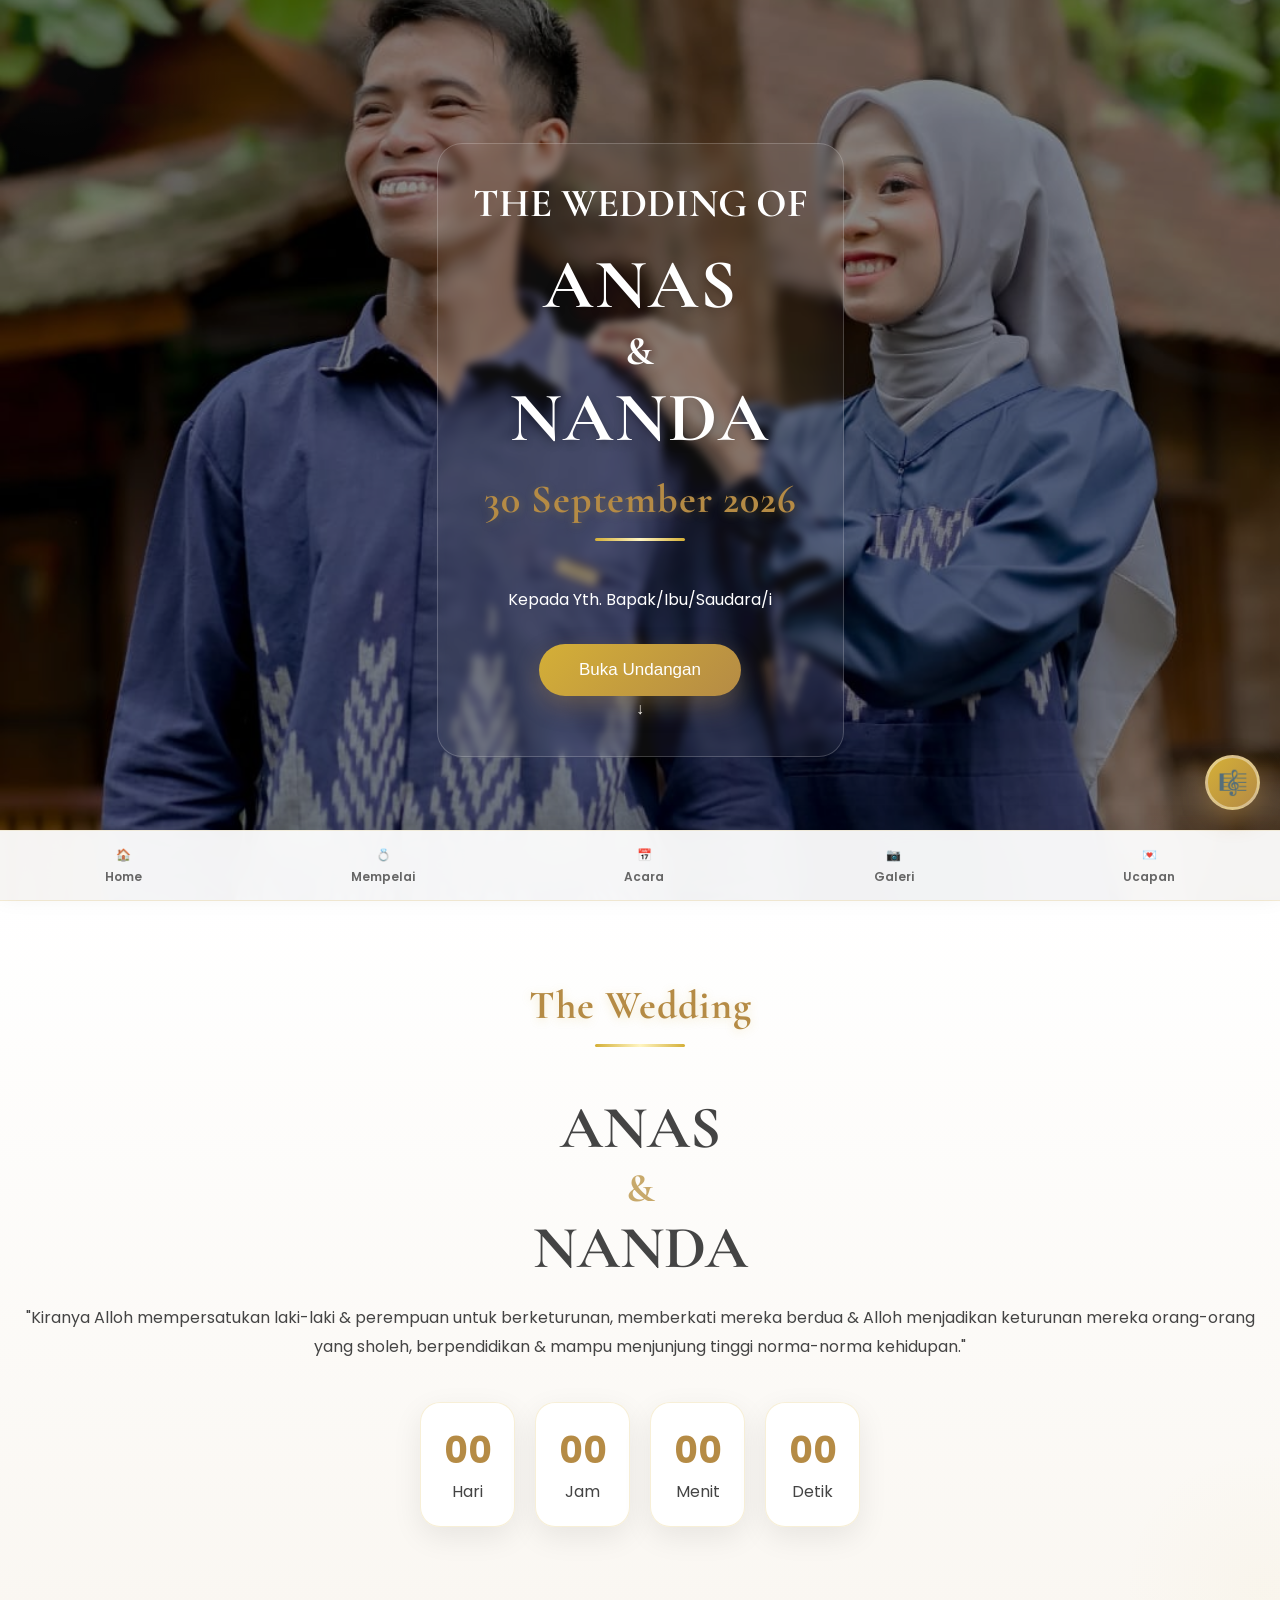
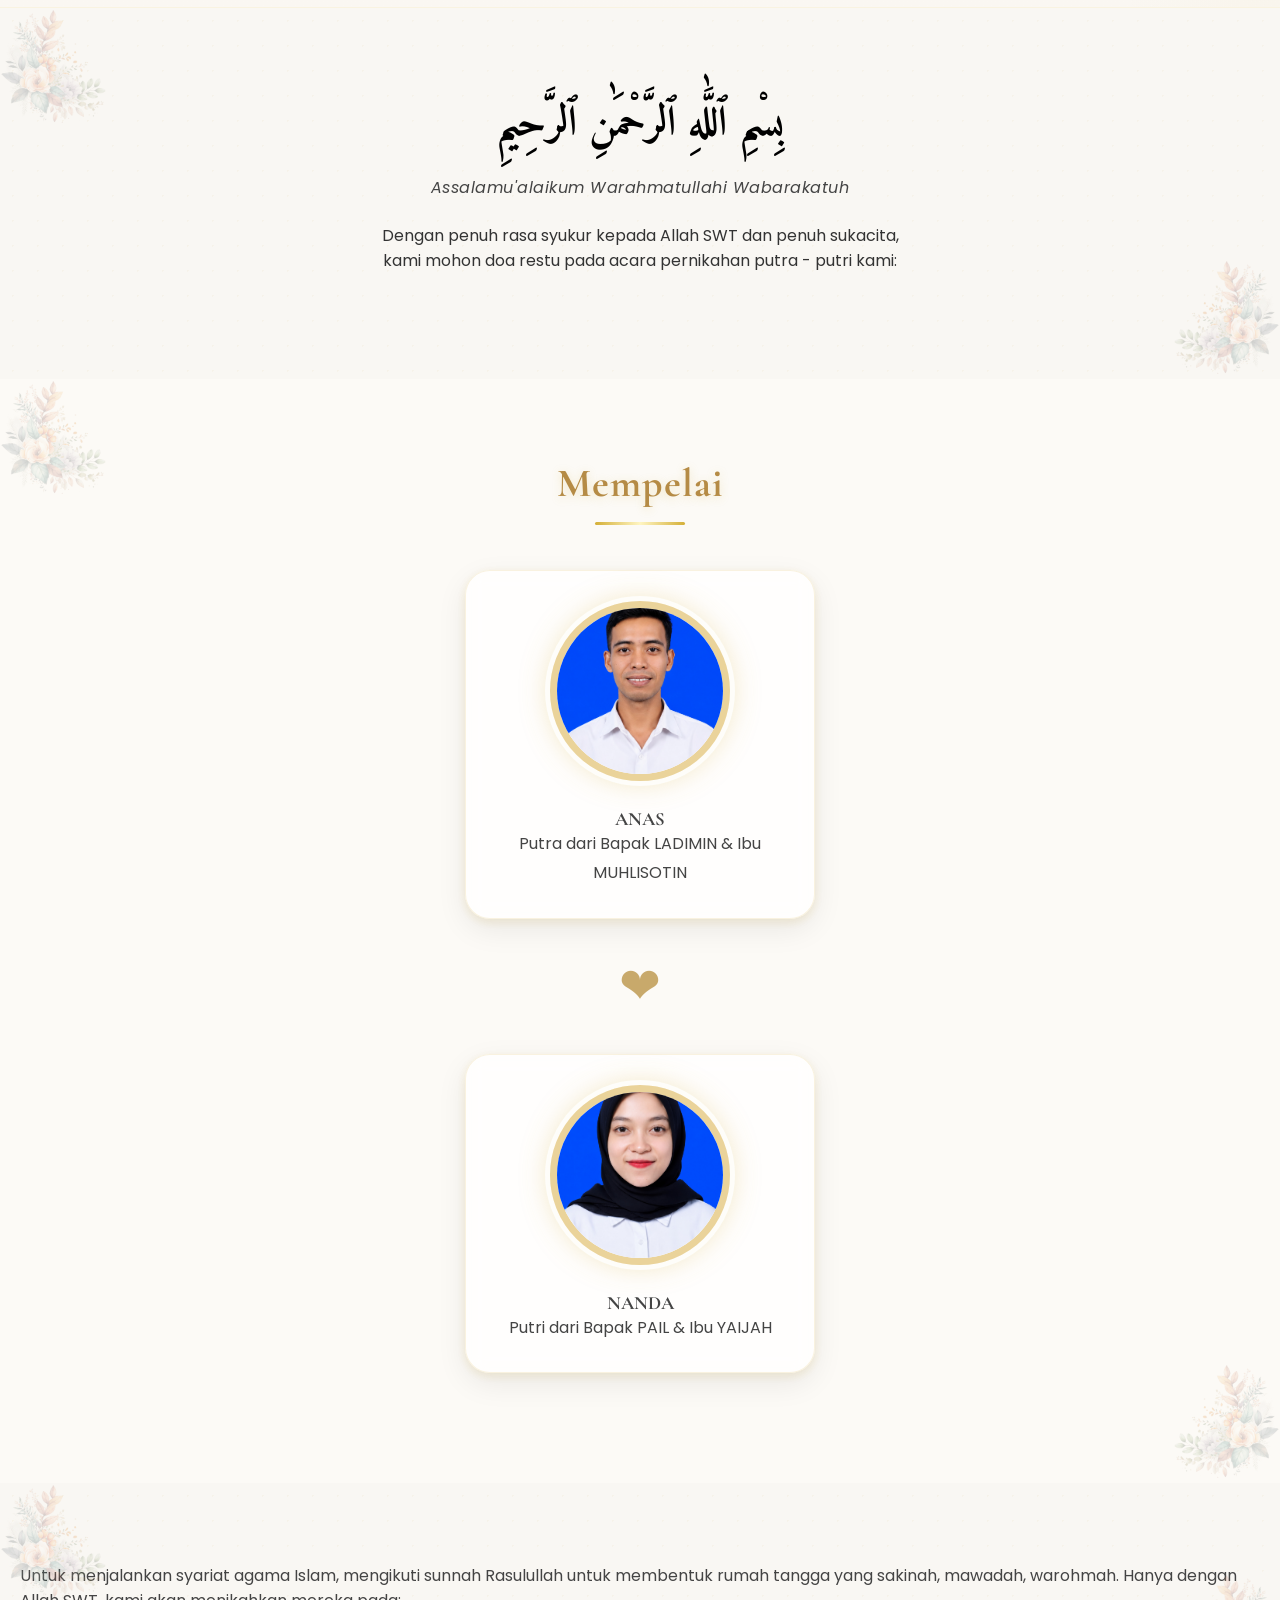
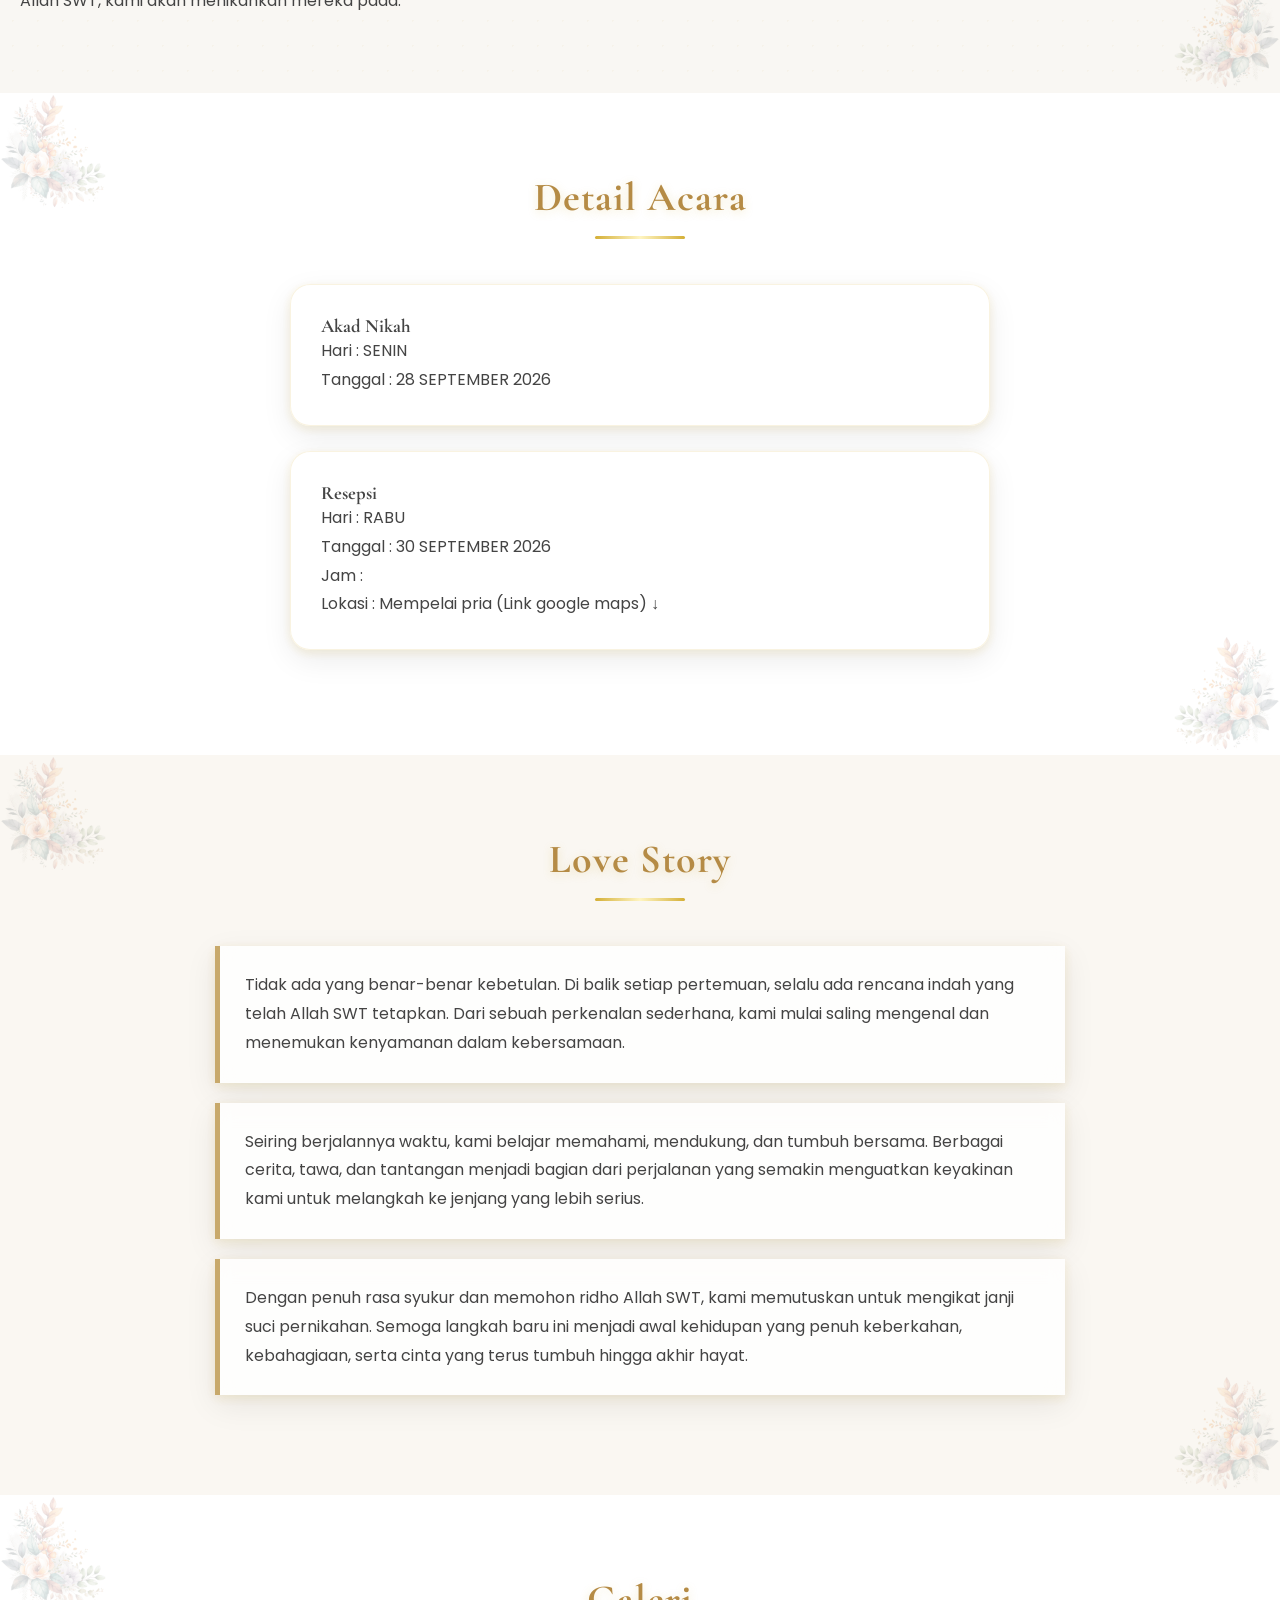
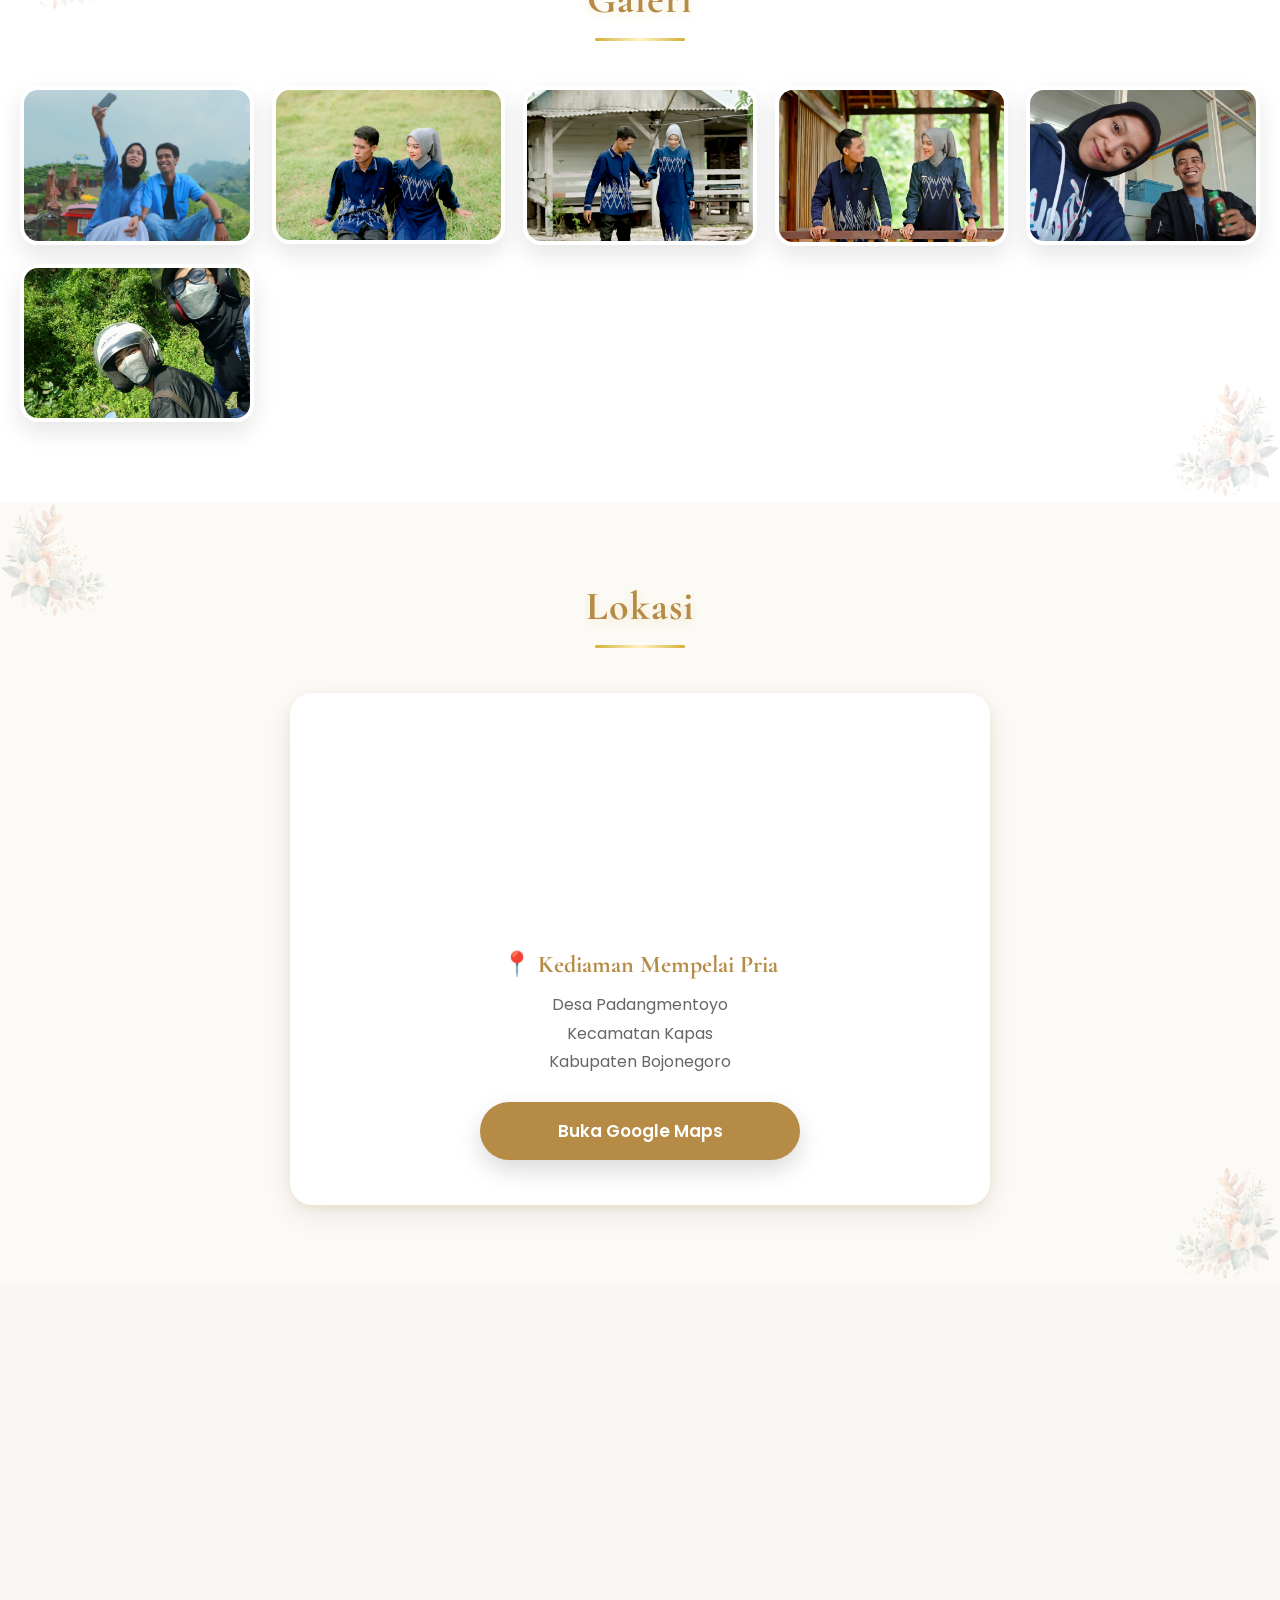
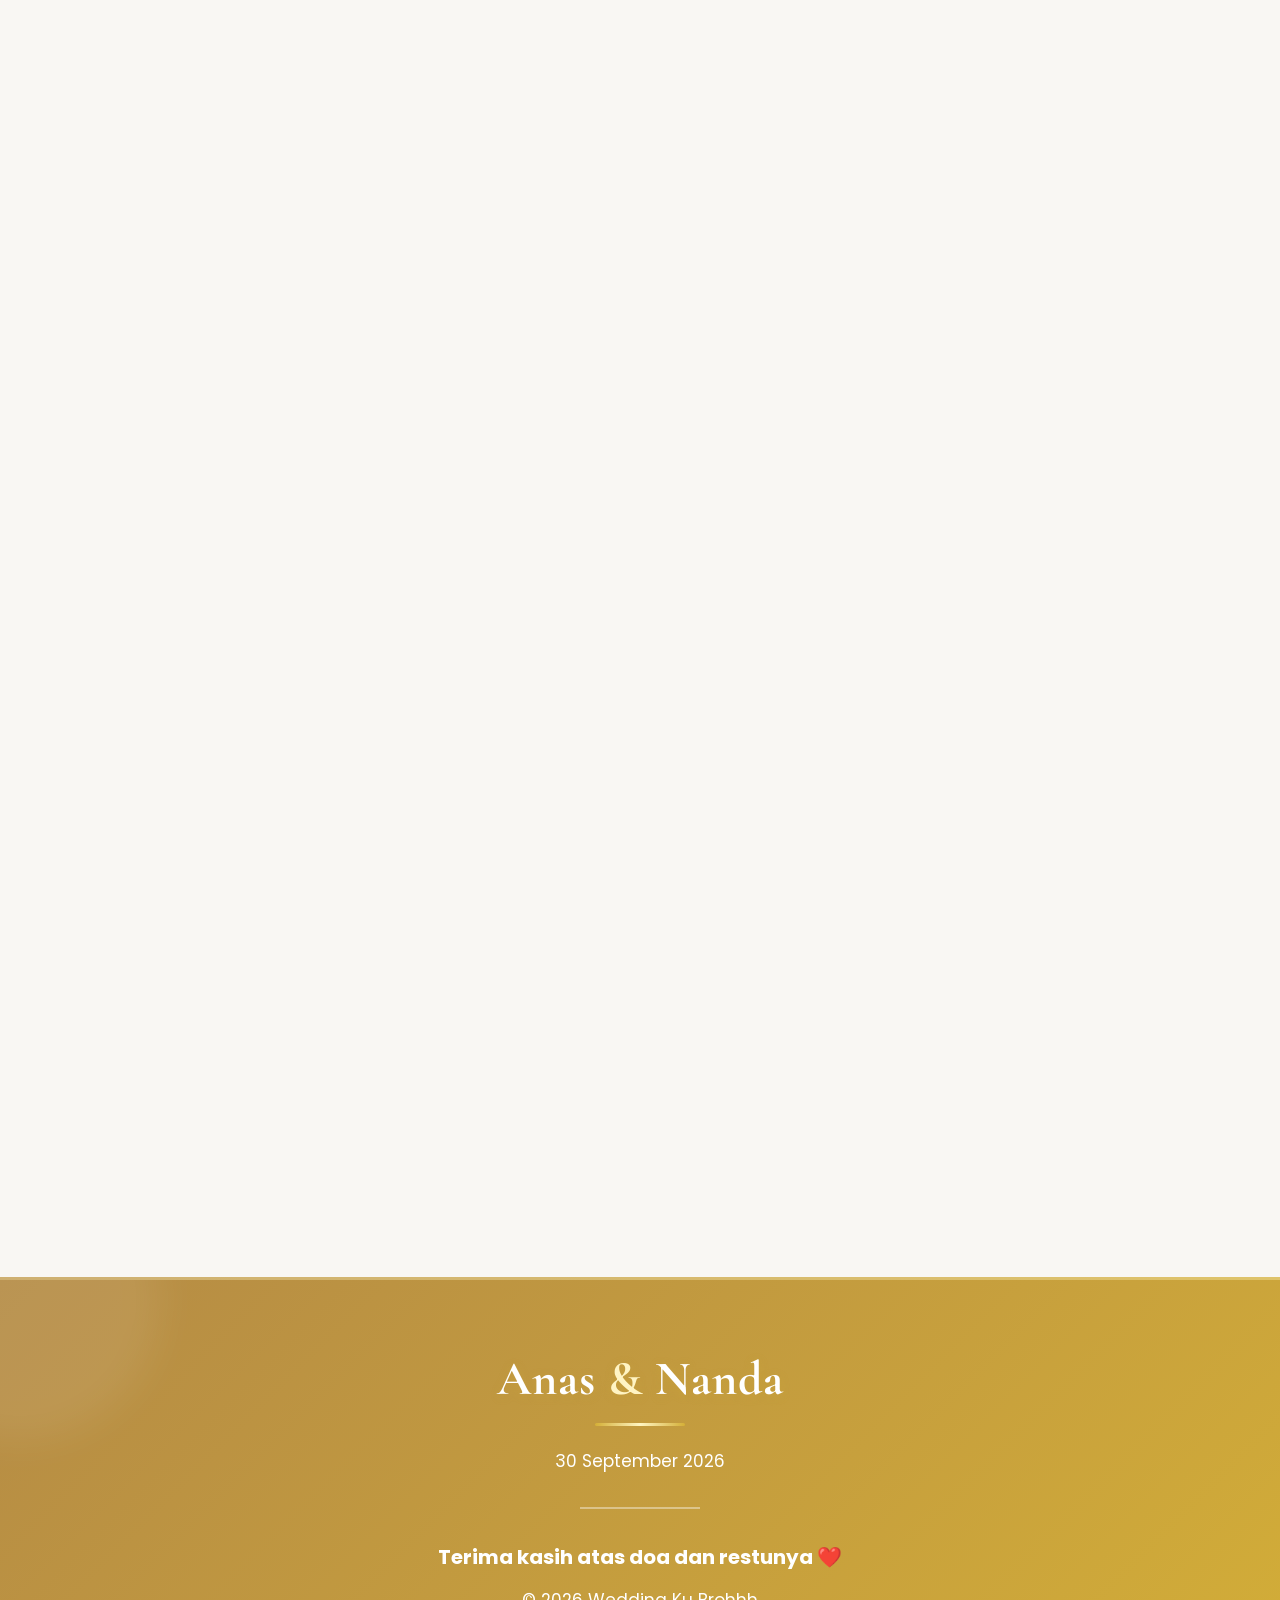
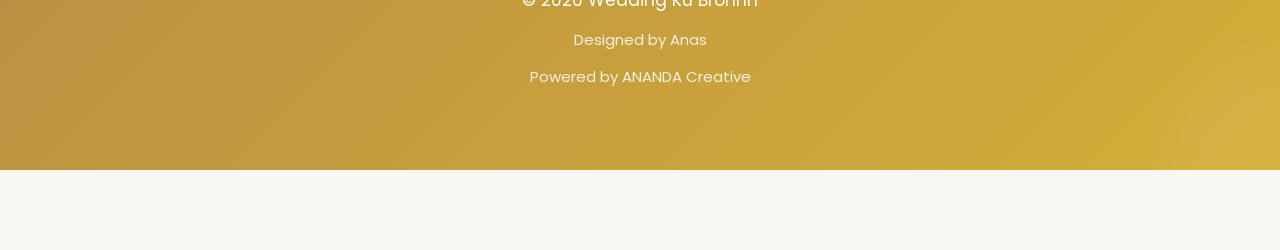
==== commit dc0e7675: "Add Open Graph meta tags to index.html Added Open Graph meta tags for better sharing on social media" ====
--- a/index.html
+++ b/index.html
@@ -3,7 +3,11 @@
 <head>
 <meta charset="UTF-8">
 <meta name="viewport" content="width=device-width, initial-scale=1.0">
-
+<meta property="og:title" content="Undangan Pernikahan Anas & Nanda">
+<meta property="og:description" content="Dengan hormat kami mengundang Bapak/Ibu/Saudara/i untuk menghadiri pernikahan kami.">
+<meta property="og:image" content="https://nasikin19.github.io/Anas_Nanda/assets/cover.jpg">
+<meta property="og:url" content="https://nasikin19.github.io/Anas_Nanda/">
+<meta property="og:type" content="website">
 <title>Wedding Invitation</title>
 
 <link rel="stylesheet" href="style.css">
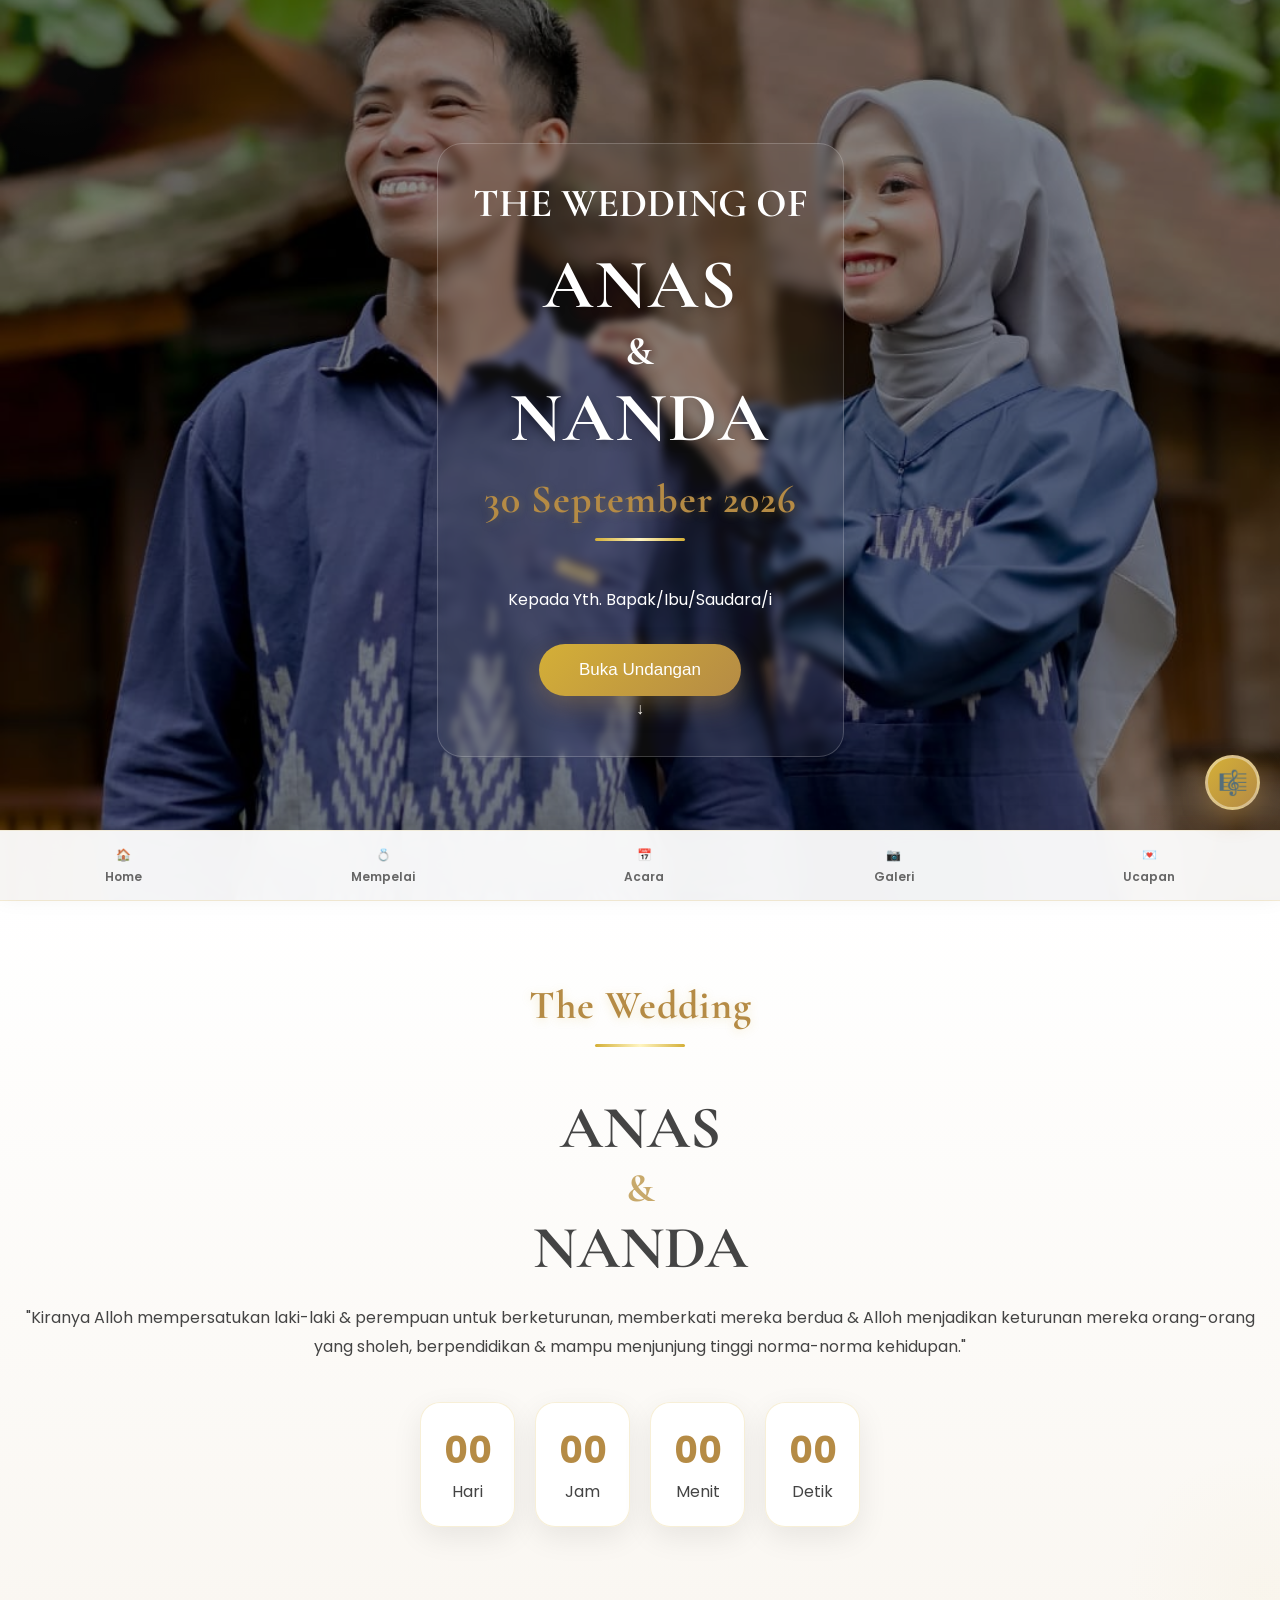
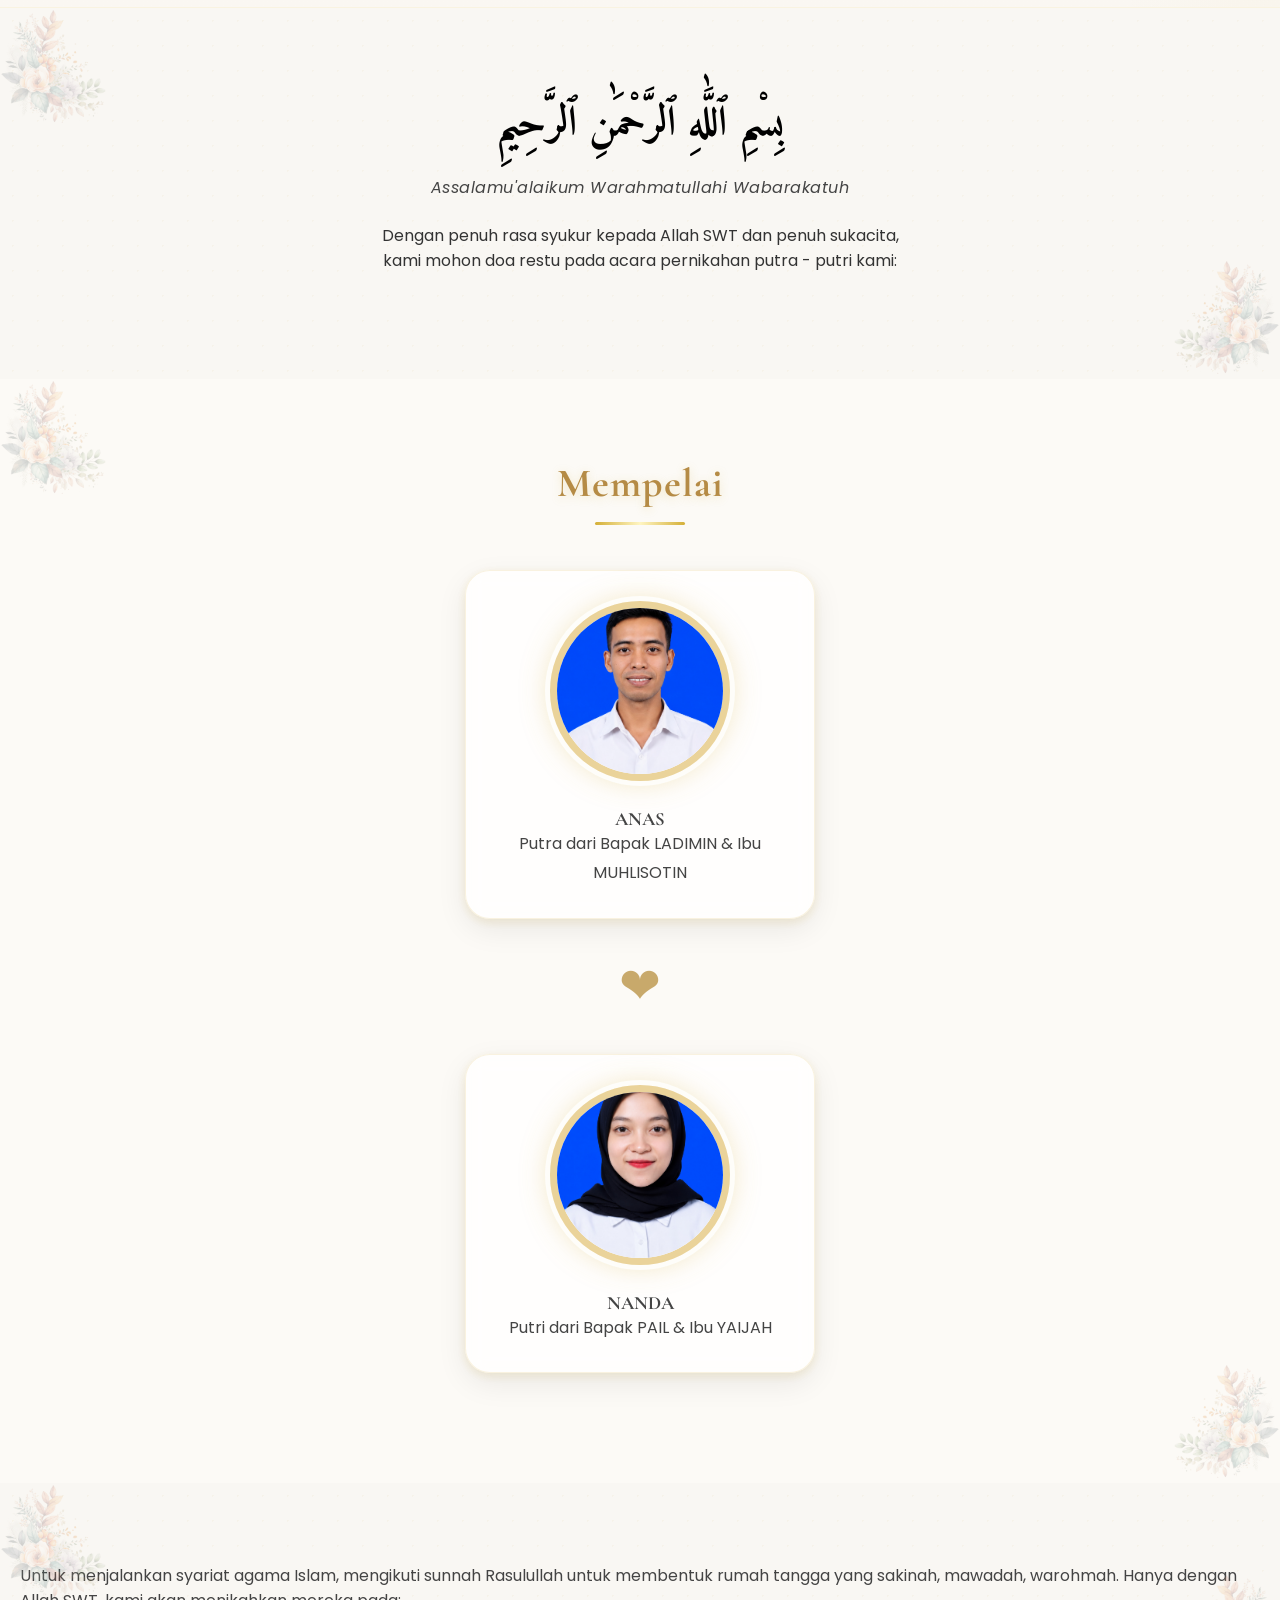
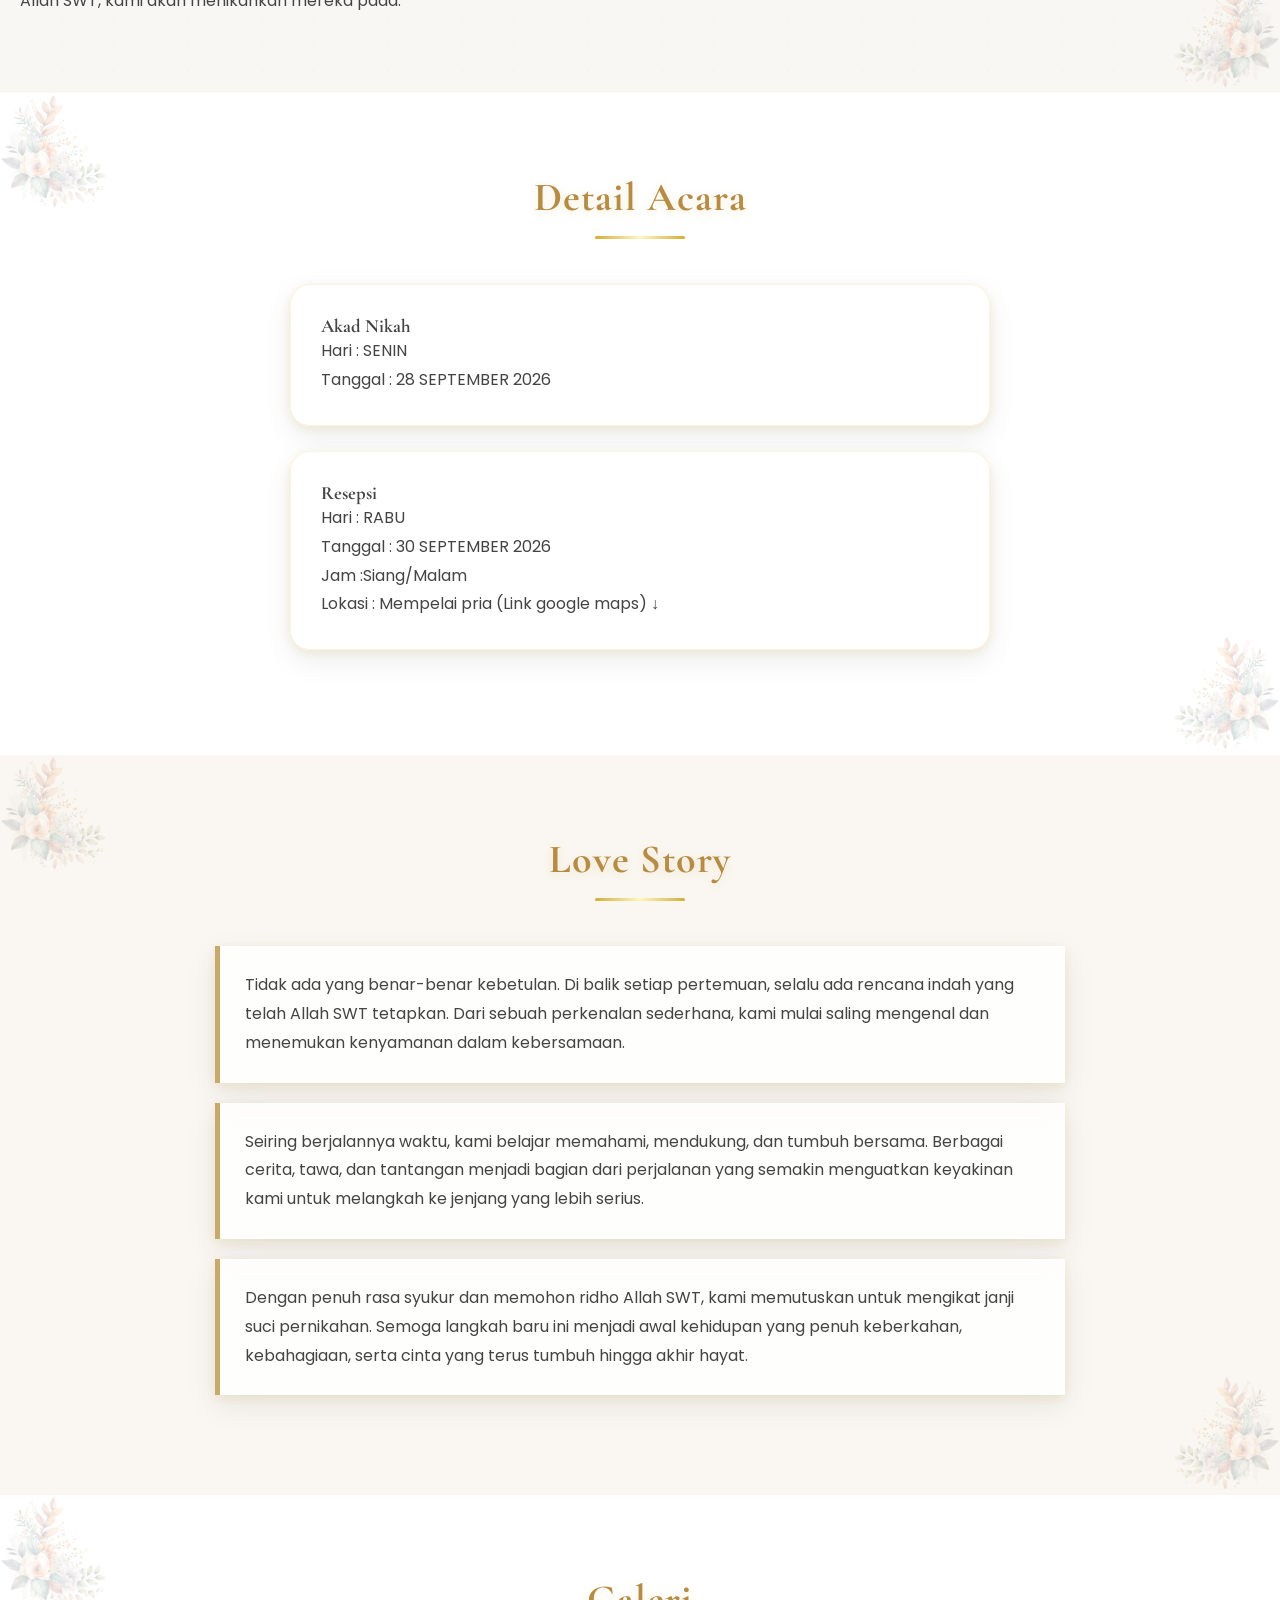
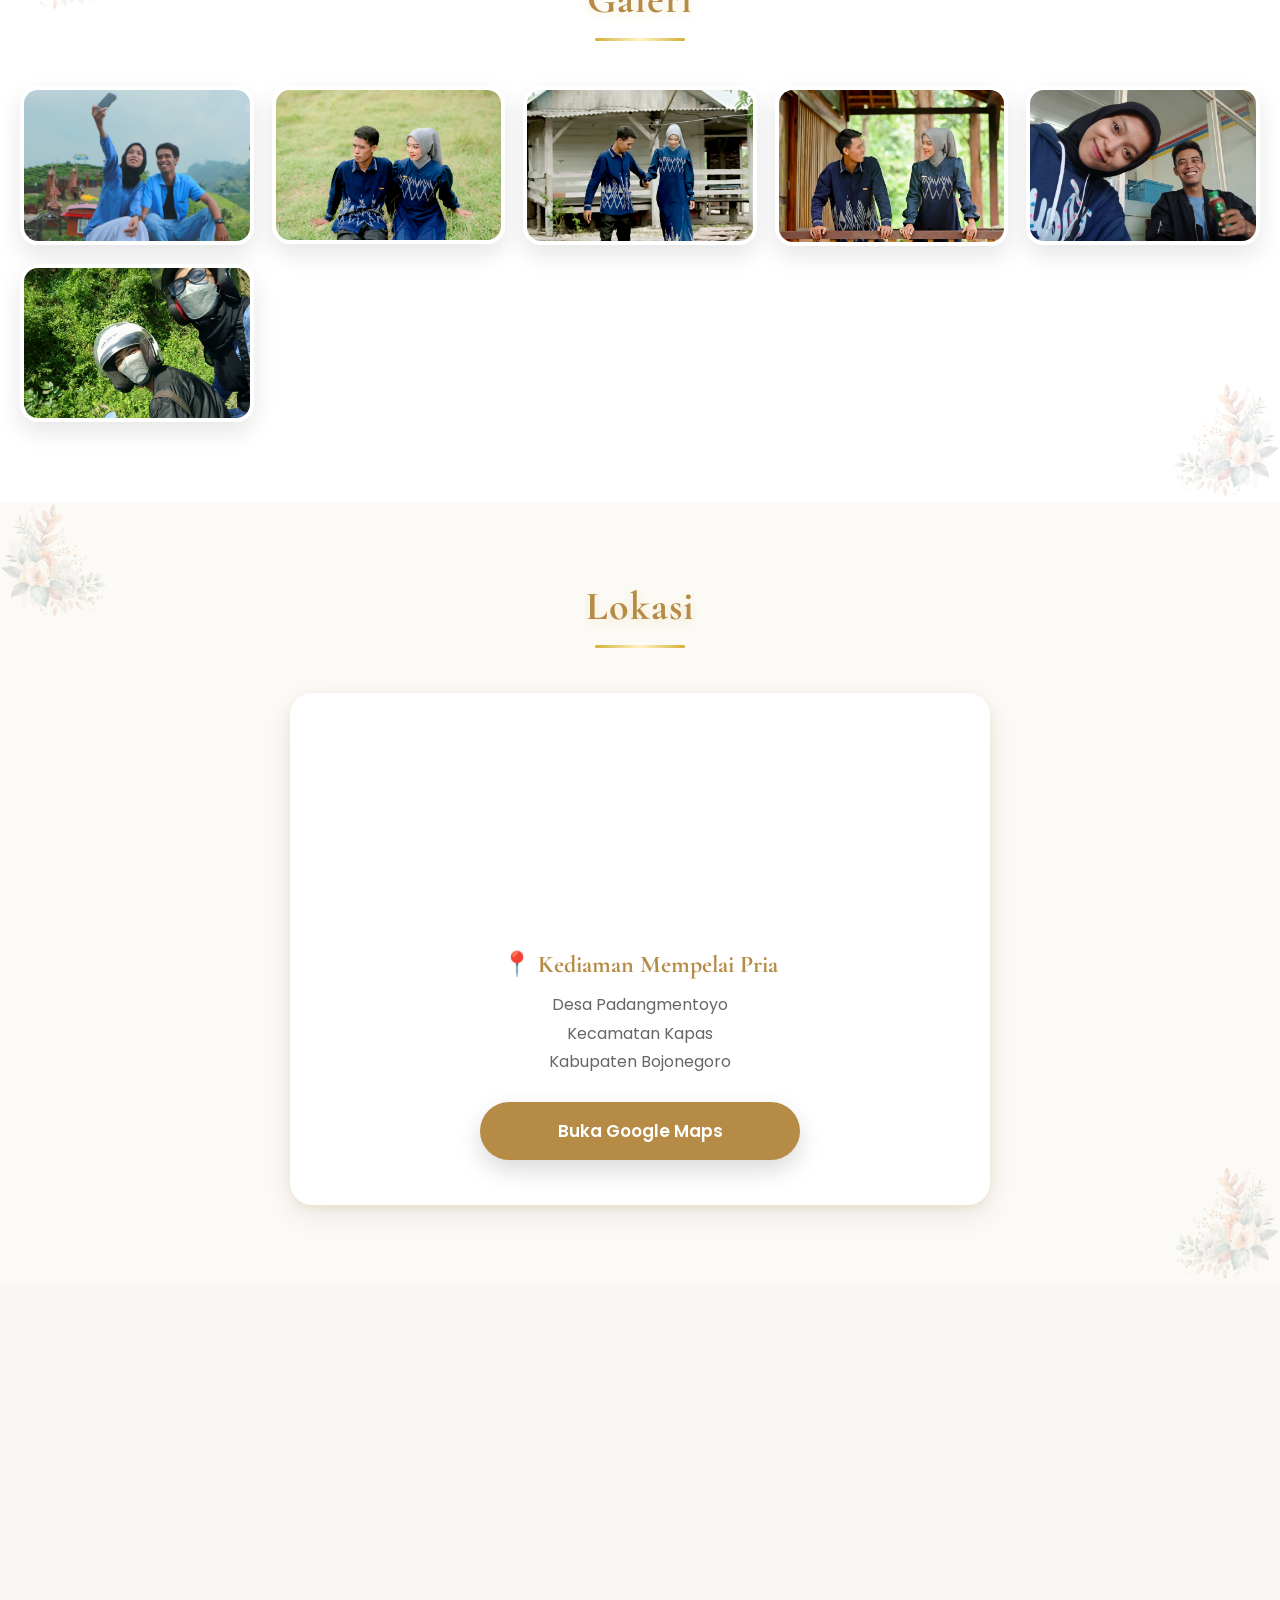
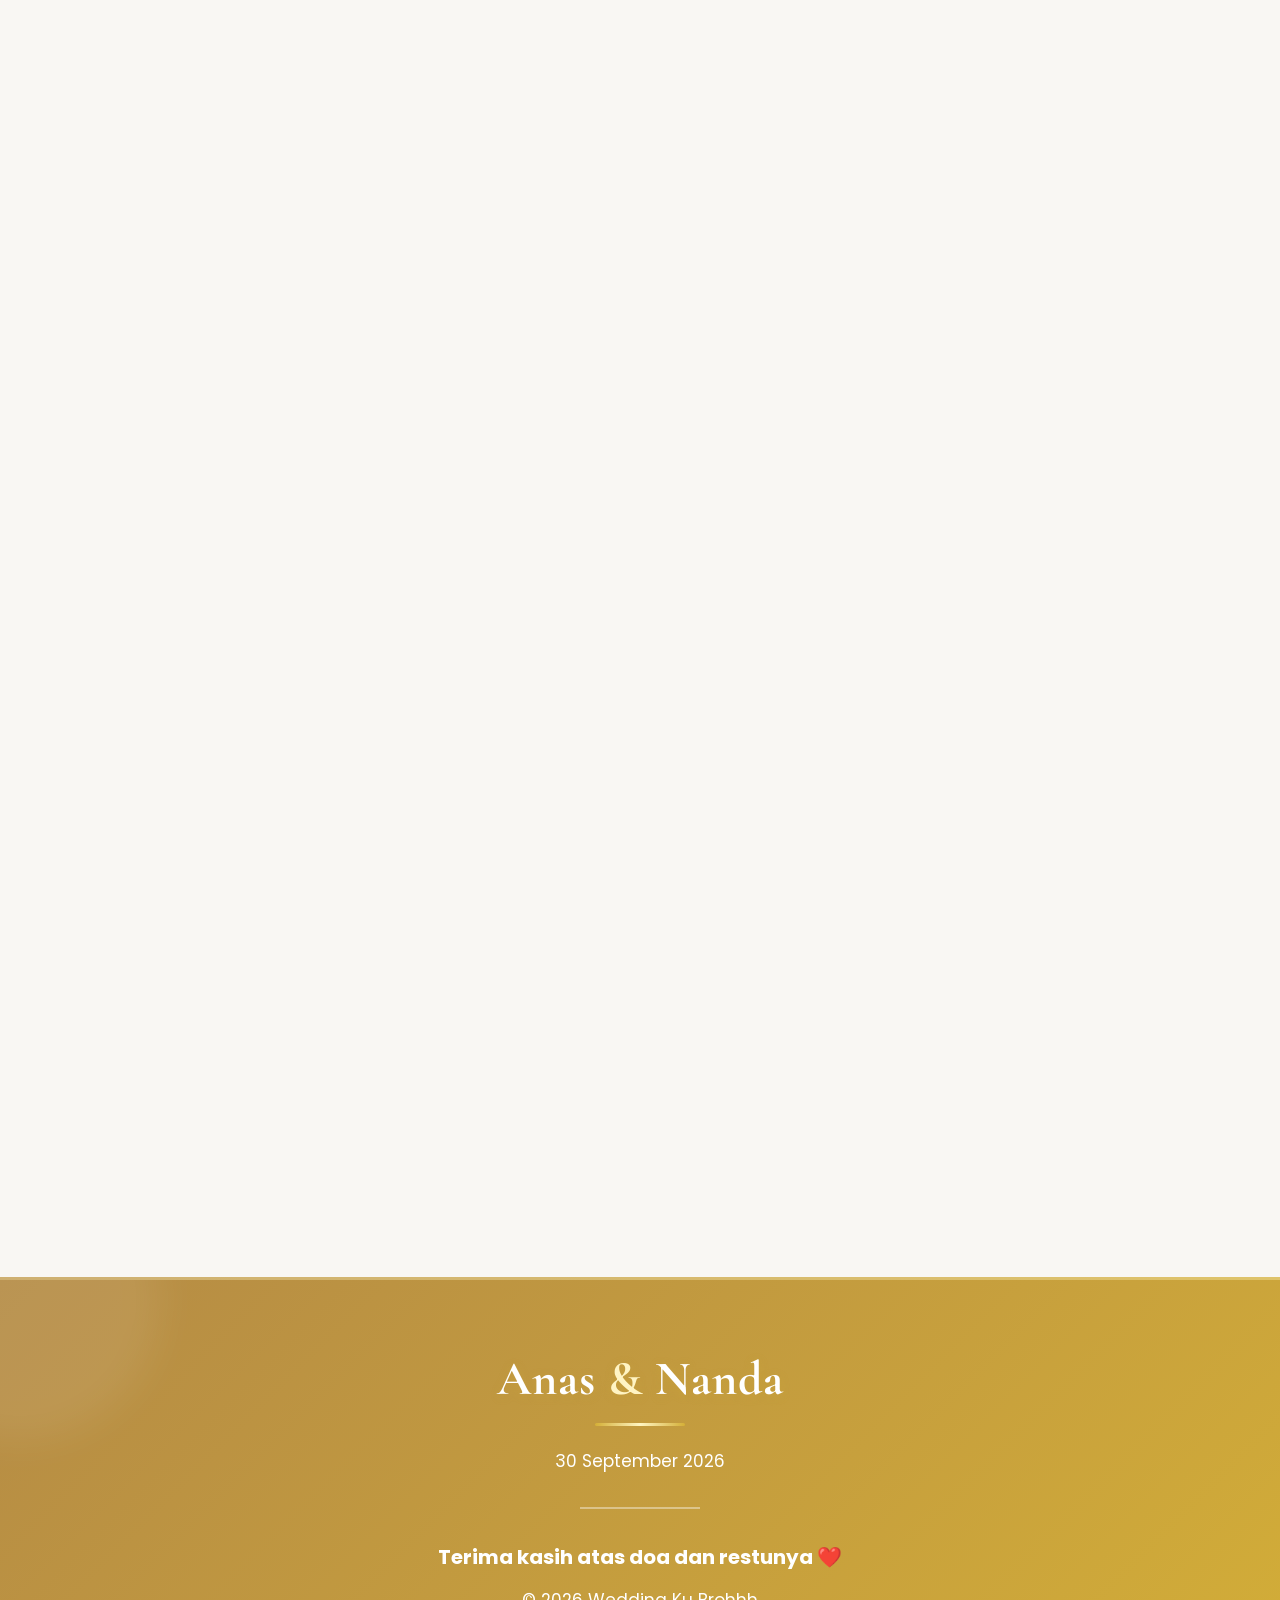
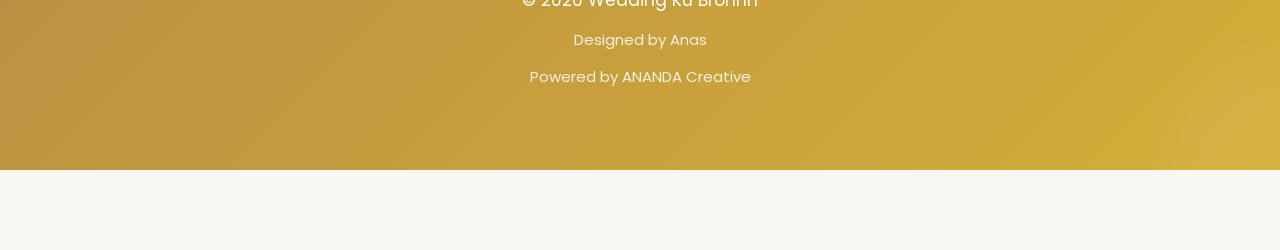
==== commit 7a5d549d: "Update time description in index.html" ====
--- a/index.html
+++ b/index.html
@@ -177,7 +177,7 @@
 
 <p>Tanggal : 30 SEPTEMBER 2026</p>
 
-<p>Jam :</p>
+<p>Jam :Siang/Malam </p>
 
 <p>Lokasi : Mempelai pria (Link google maps) ↓</p>
 
